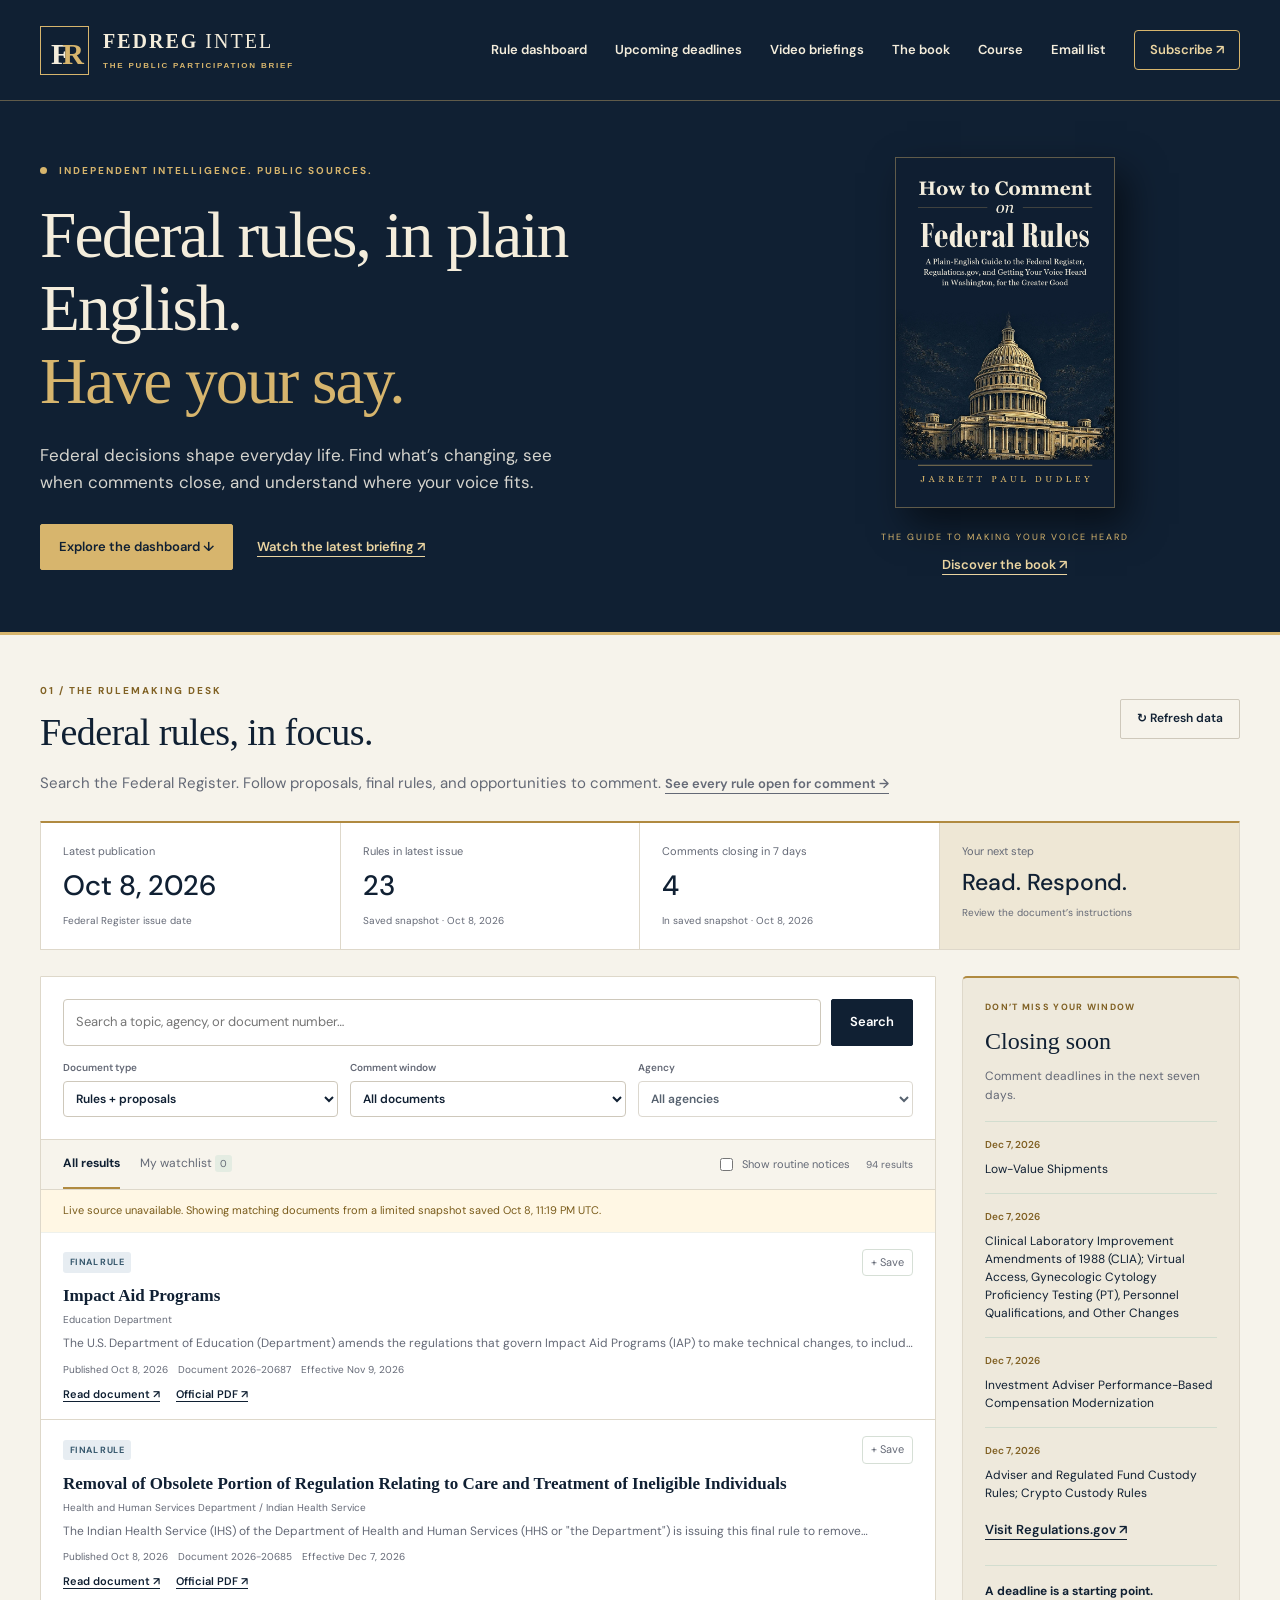
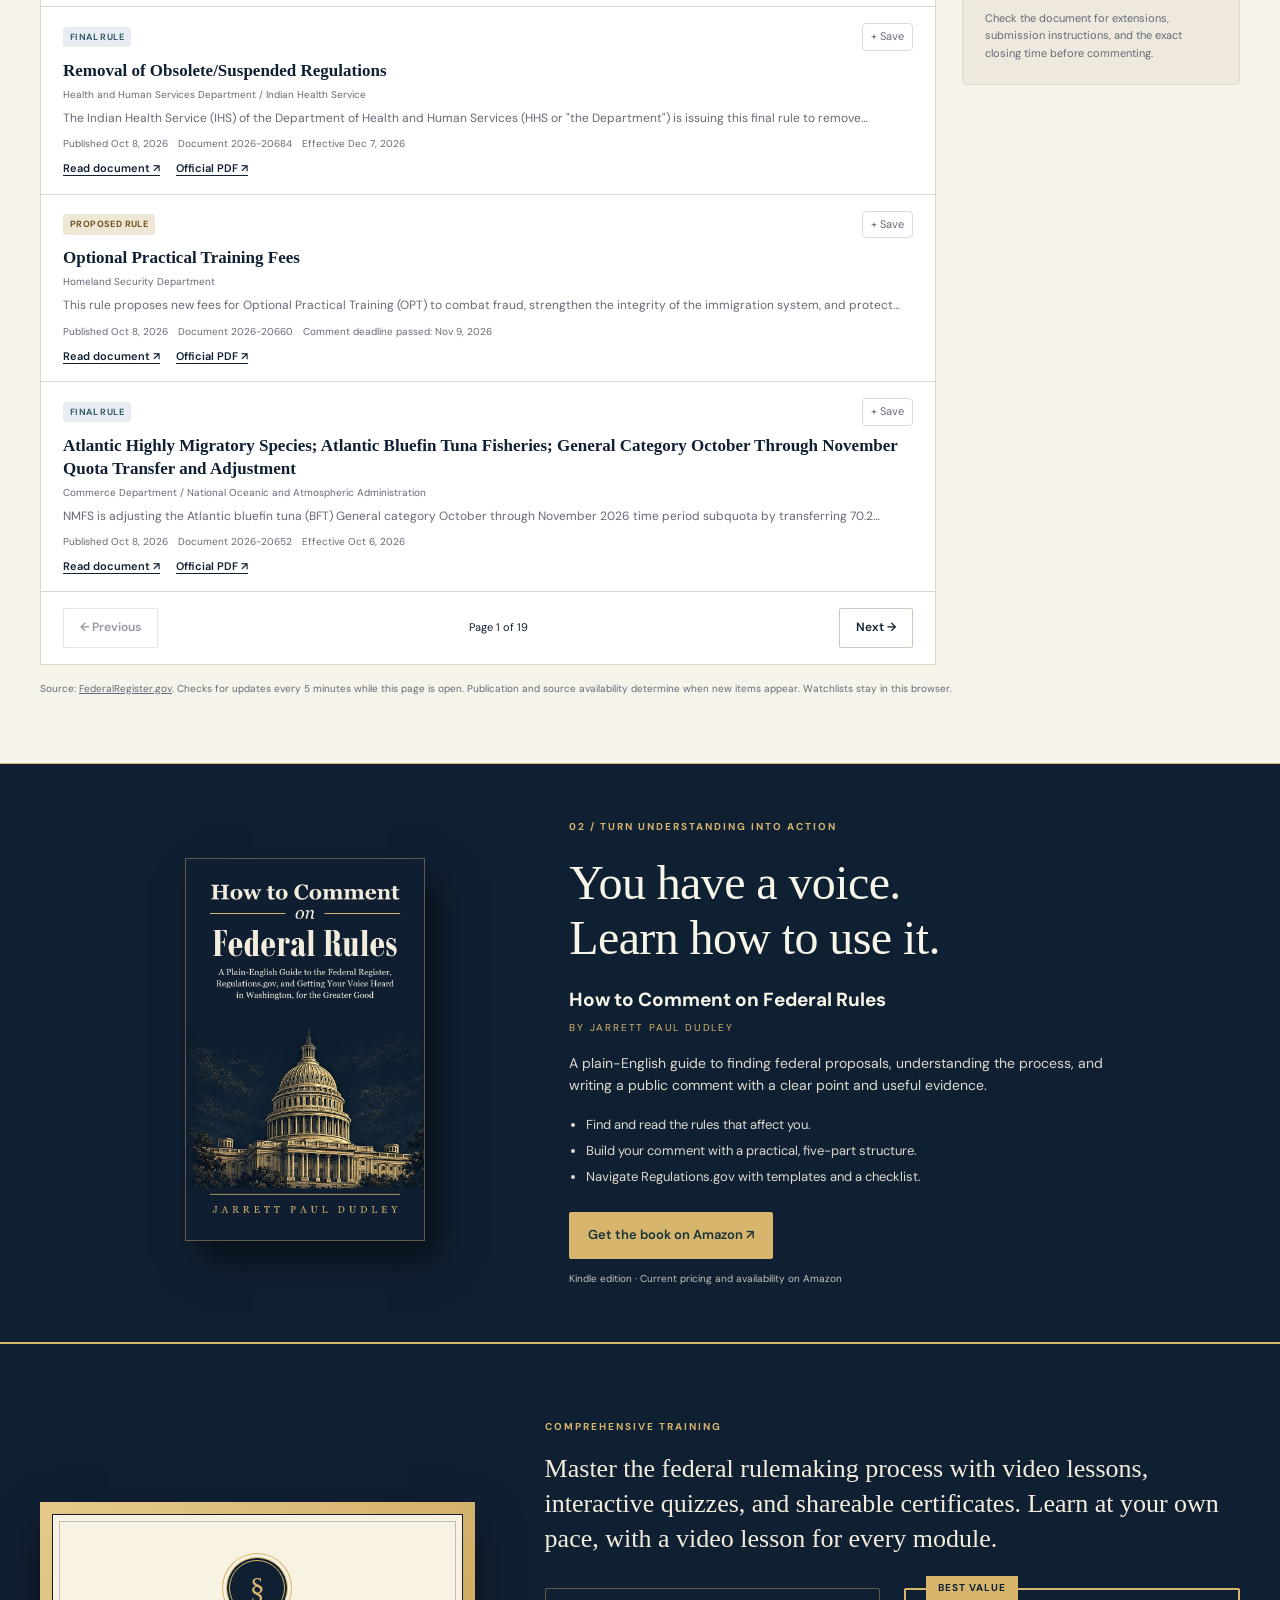
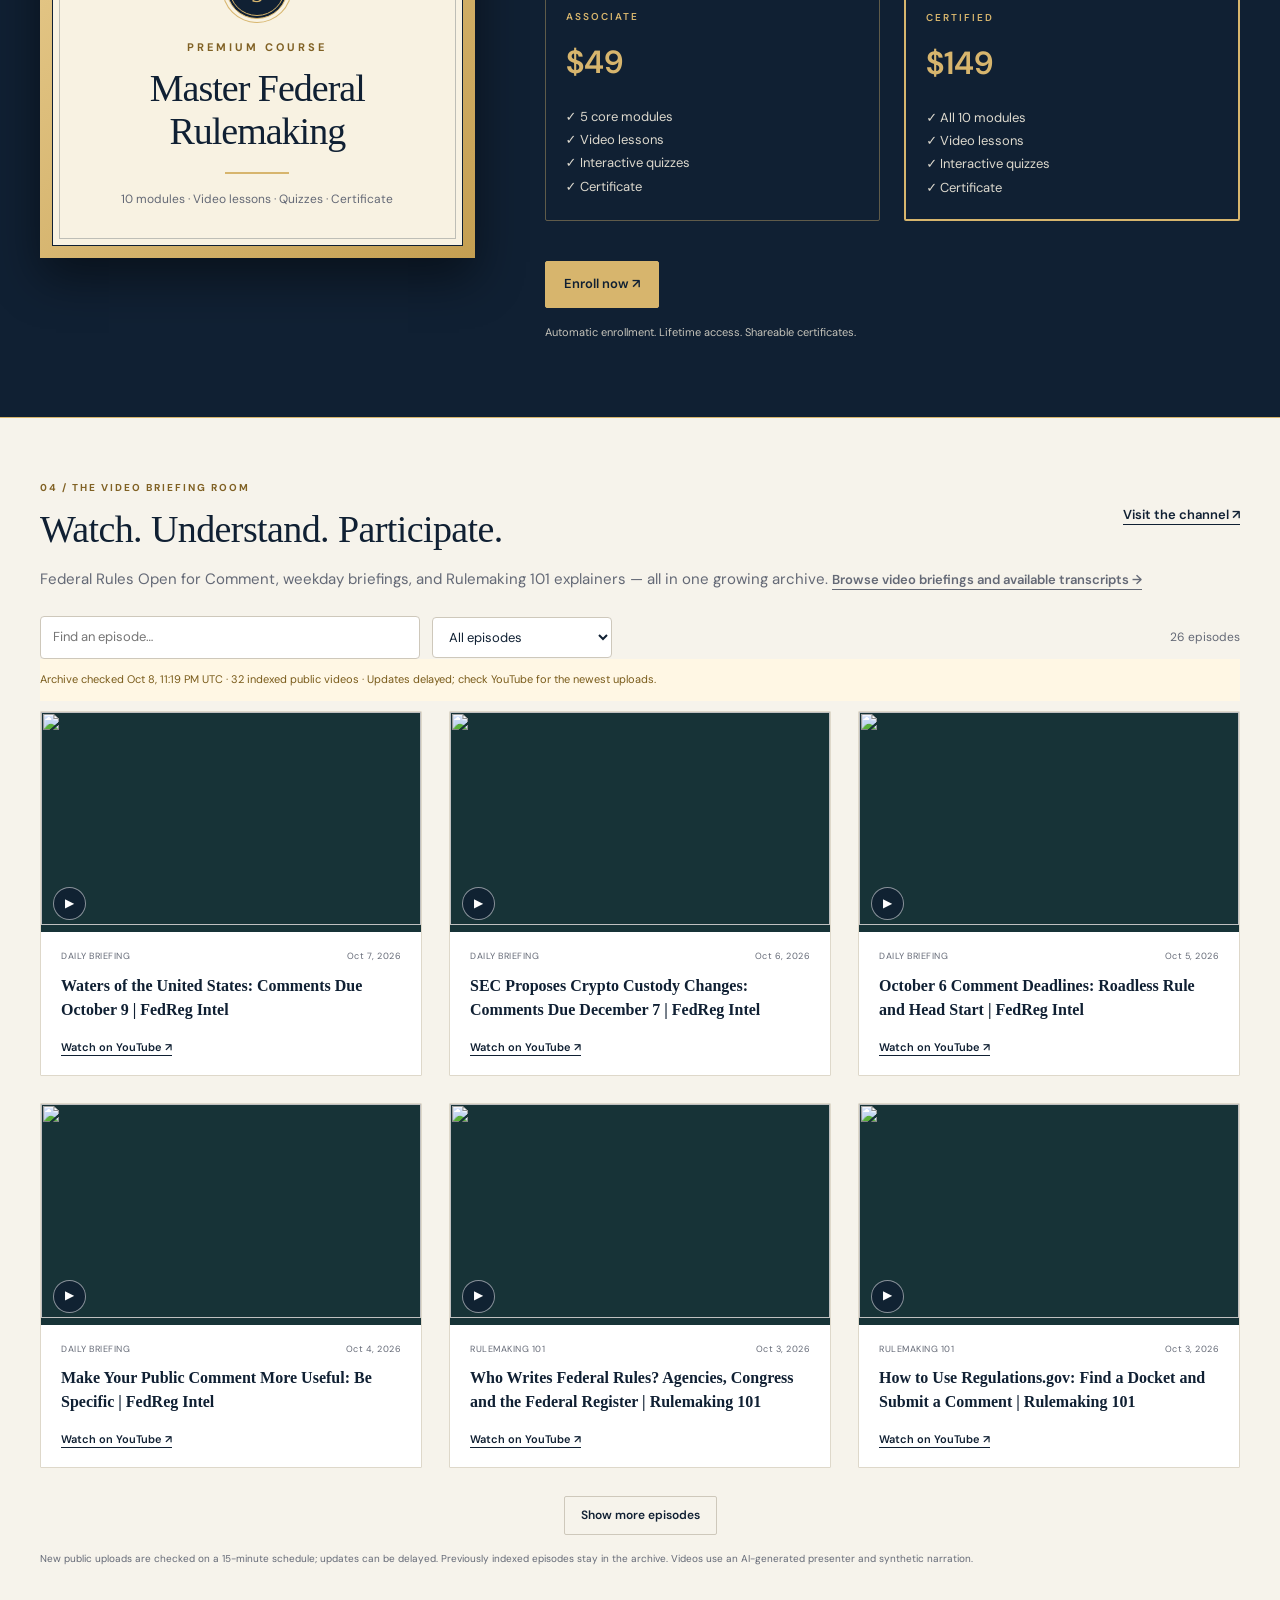
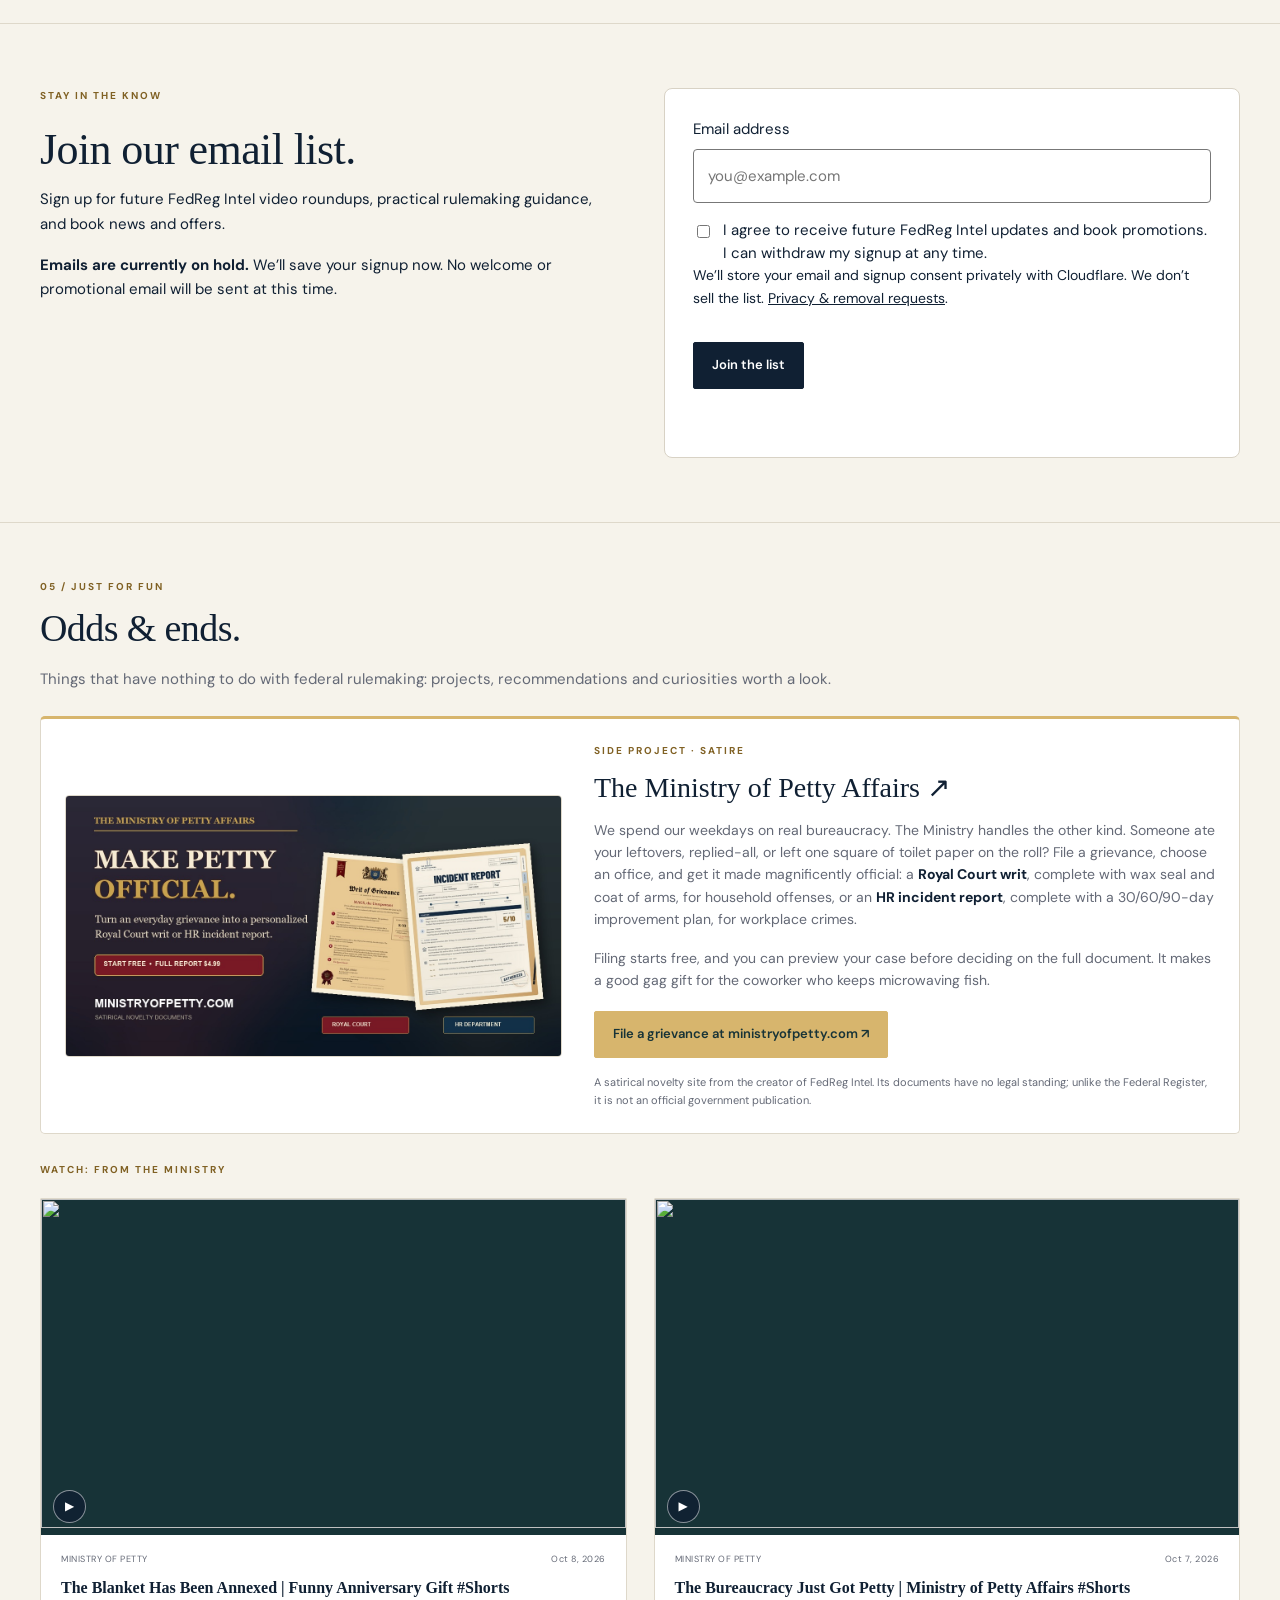
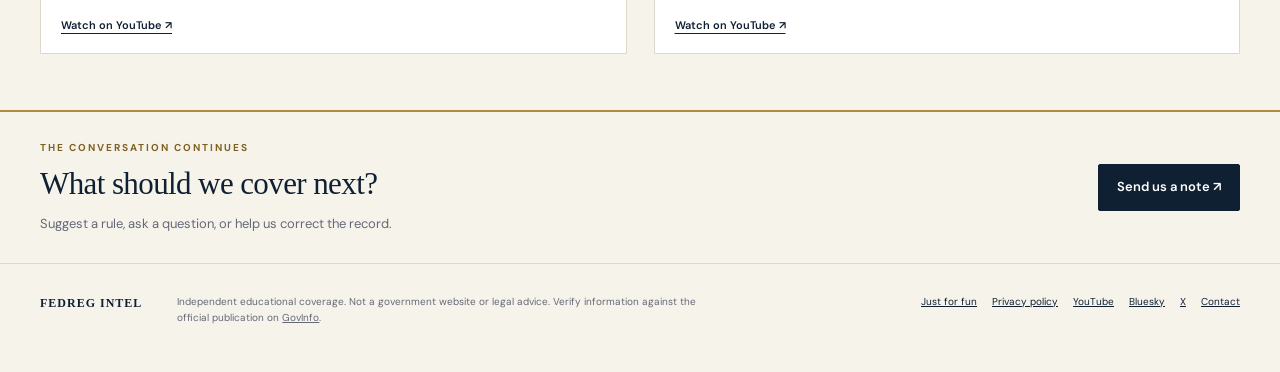
==== index.html @ d0899674 "Fix course card wording Drop the instructor name, which did not match the course's Mara Ellison avat" ====
<!doctype html>
<html lang="en"><head><meta charset="utf-8"><meta name="viewport" content="width=device-width,initial-scale=1"><title>Federal Register Rules Open for Comment | FedReg Intel</title><meta name="description" content="Track Federal Register rules open for public comment, upcoming deadlines, plain-English briefings, and practical guidance for submitting useful comments."><meta name="theme-color" content="#102f35"><link rel="stylesheet" href="assets/site.css?v=course-20261009"><script src="assets/app.js?v=desk-20261009b" defer></script><script src="assets/signup.js" defer></script><script src="https://challenges.cloudflare.com/turnstile/v0/api.js" async defer></script><link rel="canonical" href="https://fedregintel.com/"><meta name="robots" content="index,follow,max-image-preview:large"><meta property="og:type" content="website"><meta property="og:site_name" content="FedReg Intel"><meta property="og:url" content="https://fedregintel.com/"><meta property="og:title" content="Federal Register Rules Open for Comment | FedReg Intel"><meta property="og:description" content="Track Federal Register rules open for public comment, upcoming deadlines, plain-English briefings, and practical guidance for submitting useful comments."><meta property="og:image" content="https://fedregintel.com/assets/book-cover.jpg"><meta property="og:image:alt" content="How to Comment on Federal Rules by Jarrett Paul Dudley"><meta name="twitter:card" content="summary_large_image"><meta name="twitter:title" content="Federal Register Rules Open for Comment | FedReg Intel"><meta name="twitter:description" content="Track Federal Register rules open for public comment, upcoming deadlines, plain-English briefings, and practical guidance for submitting useful comments."><meta name="twitter:image" content="https://fedregintel.com/assets/book-cover.jpg"><script type="application/ld+json">{"@context":"https://schema.org","@graph":[{"@type":"WebSite","@id":"https://fedregintel.com/#website","url":"https://fedregintel.com/","name":"FedReg Intel","alternateName":"The Public Participation Brief","description":"Independent, plain-English coverage of federal rules open for public comment.","inLanguage":"en-US","publisher":{"@id":"https://fedregintel.com/#org"}},{"@type":"Organization","@id":"https://fedregintel.com/#org","name":"FedReg Intel","url":"https://fedregintel.com/","logo":{"@type":"ImageObject","url":"https://fedregintel.com/assets/fedreg-intel-mark.svg","width":512,"height":512},"email":"hello@fedregintel.com","sameAs":["https://www.youtube.com/@FedRegIntel","https://bsky.app/profile/fedregintel.com","https://x.com/FedRegIntel"]},{"@type":"WebPage","@id":"https://fedregintel.com/#webpage","url":"https://fedregintel.com/","name":"FedReg Intel — Follow the rules. Have your say.","isPartOf":{"@id":"https://fedregintel.com/#website"},"about":{"@id":"https://fedregintel.com/#org"},"description":"Track federal rules and public comment deadlines, watch FedReg Intel briefings, and learn how to write a useful public comment."},{"@type":"Book","@id":"https://fedregintel.com/#book","name":"How to Comment on Federal Rules","author":{"@type":"Person","name":"Jarrett Paul Dudley"},"bookFormat":"https://schema.org/EBook","inLanguage":"en","image":"https://fedregintel.com/assets/book-cover.jpg","url":"https://www.amazon.com/dp/B0HL97PYTB","description":"A plain-English guide to finding federal proposals, understanding the rulemaking process, and writing a public comment with a clear point and useful evidence."}]}</script></head>
<body><a class="skip" href="#rules">Skip to dashboard</a><header><div class="shell nav"><a class="brand" href="#"><span class="brand-mark" aria-hidden="true">F<span>R</span></span><span>FEDREG <b>INTEL</b><small>THE PUBLIC PARTICIPATION BRIEF</small></span></a><nav aria-label="Main navigation"><a href="#rules">Rule dashboard</a><a href="rules/#closing-this-week">Upcoming deadlines</a><a href="#videos">Video briefings</a><a href="#book">The book</a><a href="#course">Course</a><a href="#newsletter">Email list</a><a class="nav-cta" href="https://www.youtube.com/@FedRegIntel?sub_confirmation=1" target="_blank" rel="noopener">Subscribe ↗</a></nav></div></header>
<main><section class="hero shell"><div><p class="eyebrow"><span class="dot"></span> INDEPENDENT INTELLIGENCE. PUBLIC SOURCES.</p><h1>Federal rules, in plain English.<br><em>Have your say.</em></h1><p class="hero-copy">Federal decisions shape everyday life. Find what’s changing, see when comments close, and understand where your voice fits.</p><div class="hero-actions"><a class="button" href="#rules">Explore the dashboard ↓</a><a class="text-link" href="#videos">Watch the latest briefing ↗</a></div></div><aside class="hero-book"><a href="#book"><img src="assets/book-cover.jpg" alt="How to Comment on Federal Rules by Jarrett Paul Dudley" width="300" height="480"></a><p>THE GUIDE TO MAKING YOUR VOICE HEARD</p><a class="text-link" href="https://www.amazon.com/dp/B0HL97PYTB" target="_blank" rel="noopener">Discover the book ↗</a></aside></section>
<section id="rules" class="dashboard shell" aria-labelledby="rules-title"><div class="section-head"><div><p class="eyebrow">01 / THE RULEMAKING DESK</p><h2 id="rules-title">Federal rules, in focus.</h2></div><button class="secondary" id="refresh">↻ Refresh data</button></div><p class="section-intro">Search the Federal Register. Follow proposals, final rules, and opportunities to comment. <a class="text-link" href="rules/">See every rule open for comment →</a></p><div class="metrics"><div><span>Latest publication</span><strong id="metric-date">—</strong><small>Federal Register issue date</small></div><div><span>Rules in latest issue</span><strong id="metric-rules">—</strong><small>Final rules + proposed rules</small></div><div><span>Comments closing in 7 days</span><strong id="metric-closing">—</strong><small>Rules + proposed rules, routine notices excluded</small></div><div class="metric-accent"><span>Your next step</span><strong>Read. Respond.</strong><small>Review the document’s instructions</small></div></div>
<div class="workspace"><div class="rule-panel"><form id="search-form" class="search-row"><label class="sr-only" for="query">Search federal rules</label><input id="query" type="search" placeholder="Search a topic, agency, or document number…"><button class="button" type="submit">Search</button></form><div class="filters"><label>Document type<select id="type"><option value="">Rules + proposals</option><option value="PRORULE">Proposed rules</option><option value="RULE">Final rules</option><option value="NOTICE">Notices</option><option value="PRESDOCU">Presidential documents</option></select></label><label>Comment window<select id="window"><option value="">All documents</option><option value="open">Deadline today or later</option><option value="soon">Closing in 7 days</option></select></label><label>Agency<select id="agency"><option value="">All agencies</option></select></label></div><div class="list-toolbar"><div class="tabs" aria-label="Rule list"><button class="tab active" id="all-tab" type="button" aria-pressed="true">All results</button><button class="tab" id="saved-tab" type="button" aria-pressed="false">My watchlist <span id="saved-count">0</span></button></div><span class="toolbar-right"><label class="routine-toggle"><input type="checkbox" id="routine"> Show routine notices</label><span id="result-count"></span></span></div><p id="rule-status" class="status" role="status">Loading Federal Register data…</p><div id="rule-list" aria-busy="true"><div class="loading">Opening the rulemaking desk…</div></div><div class="pagination"><button id="previous" class="secondary" disabled>← Previous</button><span id="page-label">Page 1</span><button id="next" class="secondary" disabled>Next →</button></div></div><aside class="desk-aside"><p class="eyebrow">DON’T MISS YOUR WINDOW</p><h3>Closing soon</h3><p class="muted">Comment deadlines in the next seven days.</p><div id="closing-list"><p>Loading deadlines…</p></div><a href="https://www.regulations.gov/" target="_blank" rel="noopener" class="text-link">Visit Regulations.gov ↗</a><div class="aside-note"><h4>A deadline is a starting point.</h4><p>Check the document for extensions, submission instructions, and the exact closing time before commenting.</p></div></aside></div><p class="source-note">Source: <a href="https://www.federalregister.gov/" target="_blank" rel="noopener">FederalRegister.gov</a>. Checks for updates every 5 minutes while this page is open. Publication and source availability determine when new items appear. Watchlists stay in this browser.</p></section>
<section id="book" class="book-section"><div class="shell book-layout"><div class="book-art"><img src="assets/book-cover.jpg" alt="How to Comment on Federal Rules by Jarrett Paul Dudley book cover" loading="lazy" width="400" height="640"></div><div class="book-copy"><p class="eyebrow">02 / TURN UNDERSTANDING INTO ACTION</p><h2>You have a voice.<br>Learn how to use it.</h2><h3>How to Comment on Federal Rules</h3><p class="byline">BY JARRETT PAUL DUDLEY</p><p>A plain-English guide to finding federal proposals, understanding the process, and writing a public comment with a clear point and useful evidence.</p><ul><li>Find and read the rules that affect you.</li><li>Build your comment with a practical, five-part structure.</li><li>Navigate Regulations.gov with templates and a checklist.</li></ul><a class="button gold" href="https://www.amazon.com/dp/B0HL97PYTB" target="_blank" rel="noopener">Get the book on Amazon ↗</a><small>Kindle edition · Current pricing and availability on Amazon</small></div></div></section>
<section id="course" class="course-section" style="background:#102033;color:#f4eddc;margin:0;padding:55px 0;border-block:1px solid #d7b56d"><div class="shell course-layout"><a class="course-cover" href="https://fedregintel.com/course/"><span class="course-cover-inner"><span class="course-seal" aria-hidden="true">§</span><span class="course-kicker">PREMIUM COURSE</span><h2>Master Federal Rulemaking</h2><span class="course-rule" aria-hidden="true"></span><span class="course-facts">10 modules · Video lessons · Quizzes · Certificate</span></span></a><div class="course-copy"><p class="eyebrow" style="color:#d7b56d;margin-bottom:16px">COMPREHENSIVE TRAINING</p><h3 class="course-pitch">Master the federal rulemaking process with video lessons, interactive quizzes, and shareable certificates. Learn at your own pace, with a video lesson for every module.</h3><div class="course-plans"><div style="border:1px solid #d7b56d66;padding:20px;border-radius:2px"><p style="font-size:10px;letter-spacing:2px;color:#d7b56d;margin:0 0 12px;font-weight:600">ASSOCIATE</p><p style="font-size:32px;margin:0;color:#d7b56d;font-weight:600">$49</p><ul style="list-style:none;padding:16px 0 0;margin:0;font-size:13px;color:#ddd9ce;line-height:1.8"><li>✓ 5 core modules</li><li>✓ Video lessons</li><li>✓ Interactive quizzes</li><li>✓ Certificate</li></ul></div><div style="border:2px solid #d7b56d;padding:20px;border-radius:2px;position:relative;background:#102033"><span style="position:absolute;top:-14px;left:20px;background:#d7b56d;color:#102033;padding:4px 12px;font-size:10px;font-weight:700;letter-spacing:1px">BEST VALUE</span><p style="font-size:10px;letter-spacing:2px;color:#d7b56d;margin:0 0 12px;font-weight:600">CERTIFIED</p><p style="font-size:32px;margin:0;color:#d7b56d;font-weight:600">$149</p><ul style="list-style:none;padding:16px 0 0;margin:0;font-size:13px;color:#ddd9ce;line-height:1.8"><li>✓ All 10 modules</li><li>✓ Video lessons</li><li>✓ Interactive quizzes</li><li>✓ Certificate</li></ul></div></div><a href="https://fedregintel.com/course/" style="display:inline-block;background:#d7b56d;color:#102033;border:1px solid #d7b56d;border-radius:2px;padding:12px 18px;font-weight:600;font-size:13px;text-decoration:none;margin-top:8px;cursor:pointer">Enroll now ↗</a><p style="font-size:11px;color:#c6c4bb;margin:16px 0 0">Automatic enrollment. Lifetime access. Shareable certificates.</p></div></div></section>

<section id="videos" class="shell videos-section"><div class="section-head"><div><p class="eyebrow">04 / THE VIDEO BRIEFING ROOM</p><h2>Watch. Understand. Participate.</h2></div><a class="text-link" href="https://www.youtube.com/@FedRegIntel/videos" target="_blank" rel="noopener">Visit the channel ↗</a></div><p class="section-intro">Federal Rules Open for Comment, weekday briefings, and Rulemaking 101 explainers — all in one growing archive. <a class="text-link" href="videos/">Browse video briefings and available transcripts →</a></p><div class="video-controls"><label class="sr-only" for="video-search">Search videos</label><input id="video-search" type="search" placeholder="Find an episode…"><label class="sr-only" for="video-series">Video series</label><select id="video-series"><option value="">All episodes</option><option value="daily">Daily briefings</option><option value="explainer">Rulemaking 101</option></select><span id="video-count"></span></div><p id="video-status" class="status" role="status">Loading the episode archive…</p><div id="video-grid" class="video-grid"></div><button id="more-videos" class="secondary" hidden>Show more episodes</button><p class="source-note">New public uploads are checked on a 15-minute schedule; updates can be delayed. Previously indexed episodes stay in the archive. Videos use an AI-generated presenter and synthetic narration.</p></section>
<section id="newsletter" class="shell signup-section" aria-labelledby="newsletter-title">
  <div><p class="eyebrow">STAY IN THE KNOW</p><h2 id="newsletter-title">Join our email list.</h2>
    <p>Sign up for future FedReg Intel video roundups, practical rulemaking guidance, and book news and offers.</p>
    <p><strong>Emails are currently on hold.</strong> We’ll save your signup now. No welcome or promotional email will be sent at this time.</p>
  </div>
  <form id="email-signup" data-endpoint="https://fedregintel-signups.jstonewall412.workers.dev/signup">
    <label for="signup-email">Email address</label>
    <input id="signup-email" name="email" type="email" autocomplete="email" maxlength="254" required placeholder="you@example.com">
    <div class="signup-trap" aria-hidden="true"><label>Leave this blank<input name="website" tabindex="-1" autocomplete="off"></label></div>
    <label class="signup-consent"><input name="consent" type="checkbox" required> <span>I agree to receive future FedReg Intel updates and book promotions. I can withdraw my signup at any time.</span></label>
    <p class="signup-privacy">We’ll store your email and signup consent privately with Cloudflare. We don’t sell the list. <a href="/privacy.html#email-list">Privacy & removal requests</a>.</p>
    <div class="cf-turnstile" data-sitekey="0x4AAAAAAFKUTR5SZNO3mwbH" data-action="signup" data-theme="light" data-size="flexible"></div>
    <button class="button" type="submit">Join the list</button>
    <p id="signup-status" role="status" aria-live="polite"></p>
    <noscript><p>JavaScript is required to securely save your signup.</p></noscript>
  </form>
</section>
<section id="fun" class="shell fun-section" aria-labelledby="fun-title"><div class="section-head"><div><p class="eyebrow">05 / JUST FOR FUN</p><h2 id="fun-title">Odds &amp; ends.</h2></div></div><p class="section-intro">Things that have nothing to do with federal rulemaking: projects, recommendations and curiosities worth a look.</p><ul class="fun-list"><!-- To add an item, replace the "Coming soon" line with one <li> per item:
     <li><a href="https://example.com" target="_blank" rel="noopener">Title ↗</a><span>One sentence on what it is and why it is here.</span></li> --><li class="fun-feature"><a class="fun-image" href="https://ministryofpetty.com/" target="_blank" rel="noopener"><img src="assets/ministry-of-petty.jpg" alt="The Ministry of Petty Affairs: a Royal Court writ and an HR incident report" loading="lazy" width="1200" height="630"></a><div class="fun-copy"><p class="eyebrow">SIDE PROJECT · SATIRE</p><h3><a href="https://ministryofpetty.com/" target="_blank" rel="noopener">The Ministry of Petty Affairs ↗</a></h3><p>We spend our weekdays on real bureaucracy. The Ministry handles the other kind. Someone ate your leftovers, replied-all, or left one square of toilet paper on the roll? File a grievance, choose an office, and get it made magnificently official: a <strong>Royal Court writ</strong>, complete with wax seal and coat of arms, for household offenses, or an <strong>HR incident report</strong>, complete with a 30/60/90-day improvement plan, for workplace crimes.</p><p>Filing starts free, and you can preview your case before deciding on the full document. It makes a good gag gift for the coworker who keeps microwaving fish.</p><p class="fun-links"><a class="button gold" href="https://ministryofpetty.com/" target="_blank" rel="noopener">File a grievance at ministryofpetty.com ↗</a></p><small>A satirical novelty site from the creator of FedReg Intel. Its documents have no legal standing; unlike the Federal Register, it is not an official government publication.</small></div></li></ul><div id="petty-videos-wrap" class="petty-videos" hidden><p class="eyebrow">WATCH: FROM THE MINISTRY</p><div id="petty-videos" class="video-grid petty-grid"></div></div></section>
<section id="feedback" class="shell contact-band"><div><p class="eyebrow">THE CONVERSATION CONTINUES</p><h2>What should we cover next?</h2><p>Suggest a rule, ask a question, or help us correct the record.</p></div><a class="button" href="mailto:hello@fedregintel.com?subject=FedReg%20Intel%20feedback">Send us a note ↗</a></section></main><footer class="shell"><a class="footer-brand" href="#">FEDREG INTEL</a><p>Independent educational coverage. Not a government website or legal advice. Verify information against the official publication on <a href="https://www.govinfo.gov/">GovInfo</a>.</p><div><a href="#fun">Just for fun</a><a href="privacy.html">Privacy policy</a><a href="https://www.youtube.com/@FedRegIntel">YouTube</a><a href="https://bsky.app/profile/fedregintel.com" rel="me noopener">Bluesky</a><a href="https://x.com/FedRegIntel" rel="me noopener">X</a><a href="mailto:hello@fedregintel.com">Contact</a></div></footer><noscript><p class="shell">Enable JavaScript for the live dashboard, or <a href="https://www.federalregister.gov/documents/search">search the Federal Register directly</a>.</p></noscript></body></html>
---- assets/site.css ----
@import url('https://fonts.googleapis.com/css2?family=DM+Sans:wght@400;500;600;700&family=Libre+Caslon+Display&display=swap');
:root{--ink:#102033;--muted:#646976;--paper:#f6f3eb;--line:#ded8ca;--gold:#d7b56d;--green:#806124}*{box-sizing:border-box}html{scroll-behavior:smooth;scroll-padding-top:30px}body{margin:0;background:var(--paper);color:var(--ink);font:15px/1.6 'DM Sans',system-ui,sans-serif}a{color:inherit}button,input,select{font:inherit}button,a,input,select{outline-offset:4px}button{cursor:pointer}button:disabled{cursor:default;opacity:.45}:focus-visible{outline:3px solid #b08326}.shell{max-width:1280px;margin:auto;padding-left:40px;padding-right:40px}header{background:white;border-bottom:1px solid var(--line)}.nav{min-height:100px;display:flex;align-items:center;justify-content:space-between;gap:30px}.brand{display:flex;align-items:center;gap:14px;text-decoration:none;font-size:20px;letter-spacing:2px;font-weight:700;line-height:1.25}.brand b{font-weight:400}.brand small{display:block;font-size:8px;letter-spacing:1.8px;margin-top:7px}.brand-mark{background:var(--ink);color:white;padding:8px 10px;font-family:Georgia;font-size:30px;letter-spacing:-7px;width:49px;height:49px}.brand-mark span{color:var(--gold)}nav{display:flex;align-items:center;gap:28px;font-size:13px;font-weight:600}nav a{text-decoration:none}nav a:hover{text-decoration:underline}.nav-cta{border:1px solid var(--ink);padding:9px 15px;border-radius:4px}.hero{display:grid;grid-template-columns:1.5fr 1fr;gap:90px;padding-top:66px;padding-bottom:68px}.eyebrow{font-size:10px;letter-spacing:2px;font-weight:700;margin:0 0 20px}.dot{display:inline-block;background:#d7b56d;width:7px;height:7px;border-radius:50%;margin-right:8px}h1,h2{font-family:'Libre Caslon Display',Georgia,serif;font-weight:400;line-height:1.06;margin:0}h1{font-size:clamp(48px,5.7vw,76px);letter-spacing:-2px}h1 em{font-style:normal;color:#d7b56d}h2{font-size:43px;letter-spacing:-.6px}h3{line-height:1.35}p{margin:0 0 16px}.hero-copy{max-width:520px;font-size:17px;color:var(--muted);margin:24px 0 27px}.hero-actions{display:flex;align-items:center;gap:24px}.button{border:1px solid var(--ink);background:var(--ink);color:white;border-radius:4px;display:inline-flex;align-items:center;justify-content:center;gap:20px;padding:12px 18px;font-weight:600;font-size:13px;text-decoration:none}.button:hover{background:#26394f}.text-link{font-size:13px;font-weight:600;text-underline-offset:5px}.brief-card{background:#edf0e7;border:1px solid #dce2d4;padding:30px 32px;align-self:center;border-top:3px solid var(--ink)}.brief-line{display:flex;gap:20px;padding:13px 0;border-bottom:1px solid #d7ddd1}.brief-line>span{font-family:Georgia;color:#8a9c8b;font-size:23px}.brief-line h3{font-size:15px;margin:0 0 4px}.brief-line p{font-size:12px;color:var(--muted);margin:0}.brief-foot{font-size:10px;color:#5e746a;margin:18px 0 0}.section-head{display:flex;justify-content:space-between;align-items:center;gap:20px}.section-head .eyebrow{margin-bottom:12px}.section-intro{color:var(--muted);margin:16px 0 25px}.dashboard{border-top:1px solid var(--line);padding-top:38px;padding-bottom:50px}.secondary{border:1px solid #cec8bb;background:transparent;color:var(--ink);padding:9px 16px;border-radius:4px;font-size:12px;font-weight:600}.secondary:hover:not(:disabled){background:#eee7d5}.metrics{display:grid;grid-template-columns:repeat(4,1fr);border:1px solid var(--line);background:white;margin:26px 0;border-radius:5px;overflow:hidden}.metrics>div{padding:20px 22px;border-right:1px solid var(--line)}.metrics>div:last-child{border:0}.metrics span,.metrics small{display:block;font-size:11px;color:var(--muted)}.metrics strong{display:block;font-size:28px;font-weight:500;margin:4px 0}.metrics small{font-size:10px}.metrics .metric-accent{background:#eee7d5}.metric-accent strong{font-size:23px}.workspace{display:grid;grid-template-columns:minmax(0,1fr) 278px;gap:26px}.rule-panel{background:#fff;border:1px solid var(--line);border-radius:5px;overflow:hidden}.search-row{padding:22px 22px 14px;display:flex;gap:10px}input,select{min-width:0;border:1px solid #cec8bb;color:var(--ink);background:white;border-radius:4px;padding:10px 12px;font-size:13px}input[type=search]{flex:1}.filters{display:grid;grid-template-columns:1fr 1fr 1fr;gap:12px;padding:0 22px 22px}.filters label{display:flex;flex-direction:column;gap:5px;font-size:10px;color:var(--muted);font-weight:600}.filters select{width:100%;font-size:12px;padding:8px}.list-toolbar{background:#f7f4ec;border-block:1px solid var(--line);display:flex;align-items:center;justify-content:space-between;padding:0 22px;gap:10px}.tabs{display:flex;gap:20px}.tab{border:0;background:transparent;padding:14px 0;color:var(--muted);font-size:12px;border-bottom:2px solid transparent}.tab.active{border-color:var(--green);color:var(--ink);font-weight:700}.tab span{padding:2px 5px;background:#e4ece2;border-radius:3px;font-size:10px}#result-count{font-size:10px;color:var(--muted)}.status{font-size:11px;color:var(--muted);padding:12px 22px;margin:0;border-bottom:1px solid #eef1ec}.status.warning{background:#fff7e4;color:#795b1a}.rule{padding:20px 22px;border-bottom:1px solid var(--line)}.rule-top{display:flex;justify-content:space-between;align-items:center;gap:15px}.badges{display:flex;flex-wrap:wrap;gap:8px;align-items:center;font-size:9px;font-weight:700;letter-spacing:.4px}.badge{border-radius:3px;padding:3px 7px;background:#eee7d5;color:#705421}.badge.final{background:#e7edf2;color:#37586d}.badge.deadline{background:#fff0d0;color:#775518}.agency-name{font-size:10px;color:var(--muted)}.save{font-size:11px;border:1px solid #d6dfd6;background:white;border-radius:4px;padding:4px 8px;color:var(--muted);white-space:nowrap}.save[aria-pressed=true]{background:#e6eee5;color:var(--green)}.rule h3{font-size:17px;margin:12px 0 8px;font-weight:600}.rule h3 a{text-decoration:none}.rule h3 a:hover{text-decoration:underline}.abstract{font-size:12px;color:var(--muted);margin-bottom:12px;display:-webkit-box;-webkit-line-clamp:2;-webkit-box-orient:vertical;overflow:hidden}.rule-meta{display:flex;flex-wrap:wrap;gap:10px;font-size:10px;color:var(--muted)}.rule-links{display:flex;gap:16px;flex-wrap:wrap;font-size:11px;font-weight:600;margin-top:12px;text-underline-offset:3px}.pagination{display:flex;justify-content:space-between;align-items:center;padding:16px 22px;font-size:11px}.desk-aside{padding:22px;background:#eee9dc;border:1px solid var(--line);border-radius:5px;align-self:start}.desk-aside .eyebrow{font-size:9px;letter-spacing:1.3px;margin-bottom:10px}.desk-aside h3{font-family:Georgia;font-size:24px;margin:0 0 10px;font-weight:400}.muted{color:var(--muted);font-size:12px}.closing-item{border-top:1px solid #d2ddcf;padding:15px 0}.closing-item small{display:block;color:#806023;font-size:10px;font-weight:600;margin-bottom:7px}.closing-item a{font-size:12px;line-height:1.5;display:block;text-decoration:none}.closing-item a:hover{text-decoration:underline}.aside-note{border-top:1px solid #d2ddcf;margin-top:24px;padding-top:16px}.aside-note h4{font-size:12px;margin:0 0 8px}.aside-note p{font-size:11px;color:var(--muted);margin:0}.source-note{font-size:10px;color:var(--muted);margin:16px 0 0}.book-section{background:#102033;color:#f8f6e9;margin:16px 0 0;padding:55px 0}.book-layout{display:grid;grid-template-columns:1fr 1.6fr;gap:80px;align-items:center;max-width:1120px}.book-art{text-align:center}.book-art img{width:240px;height:auto;max-width:100%;box-shadow:14px 20px 35px #0008;transform:rotate(-5deg);border:1px solid #ffffff30}.book-copy .eyebrow{color:var(--gold)}.book-copy h2{font-size:48px;margin-bottom:22px}.book-copy h3{font-size:19px;margin:0 0 7px}.byline{font-size:10px;letter-spacing:1.8px;color:#c7d8d4}.book-copy>p:not(.eyebrow):not(.byline){font-size:14px;color:#bfceca;max-width:540px}.book-copy ul{padding-left:17px;font-size:13px;color:#d7dfd9;line-height:2}.button.gold{background:var(--gold);color:#173337;border-color:var(--gold);margin-top:9px}.button.gold:hover{background:#f4d48e}.book-copy>small{display:block;margin-top:12px;color:#a9bfb8;font-size:10px}.videos-section{padding-top:62px;padding-bottom:56px}.video-controls{display:flex;gap:12px;align-items:center}.video-controls input{max-width:380px}.video-controls select{width:180px}#video-count{margin-left:auto;font-size:12px;color:var(--muted)}#video-status{padding-left:0;border:0}.video-grid{display:grid;grid-template-columns:repeat(3,1fr);gap:27px;margin-top:10px}.video-card{background:white;border:1px solid var(--line);border-radius:5px;overflow:hidden}.video-image{display:block;position:relative;aspect-ratio:16/9;background:#173337}.video-image img{width:100%;height:100%;object-fit:cover}.play-icon{position:absolute;bottom:12px;left:12px;background:#102033e0;color:white;border:1px solid #ffffff80;border-radius:50%;width:33px;height:33px;display:grid;place-items:center;font-size:12px}.video-body{padding:17px 20px}.video-body p{display:flex;justify-content:space-between;font-size:9px;letter-spacing:.5px;color:var(--muted);margin-bottom:10px}.video-body h3{font-size:16px;line-height:1.5;margin:0 0 12px}.video-body h3 a{text-decoration:none}.video-body h3 a:hover{text-decoration:underline}.video-body>a{font-size:11px;font-weight:600;text-underline-offset:4px}#more-videos{display:block;margin:28px auto 0}.contact-band{padding-top:28px;padding-bottom:28px;border-block:1px solid var(--line);display:flex;align-items:center;justify-content:space-between;gap:30px}.contact-band .eyebrow{margin-bottom:10px}.contact-band h2{font-size:31px}.contact-band p:last-child{font-size:13px;color:var(--muted);margin:12px 0 0}footer{padding-top:30px;padding-bottom:30px;display:flex;align-items:start;gap:35px}footer p{max-width:550px;font-size:10px;color:var(--muted)}footer>div{margin-left:auto;display:flex;gap:15px;white-space:nowrap;font-size:10px}.footer-brand{text-decoration:none;white-space:nowrap;font-size:12px;font-weight:700;letter-spacing:1px}.loading,.empty{padding:36px 22px;color:var(--muted);font-size:13px}.sr-only,.skip{position:absolute;width:1px;height:1px;overflow:hidden;clip:rect(0,0,0,0)}.skip:focus{width:auto;height:auto;clip:auto;top:5px;left:5px;background:white;padding:10px;z-index:9}[hidden]{display:none!important}
@media(max-width:1000px){.shell{padding-left:25px;padding-right:25px}.hero{gap:35px}.workspace{grid-template-columns:minmax(0,1fr) 240px}.metrics>div{padding:15px}.metrics strong{font-size:24px}nav{gap:16px}.book-layout{gap:45px}.video-grid{gap:18px}.hero-actions{gap:16px;flex-wrap:wrap}}
@media(max-width:760px){.nav{padding-top:20px;padding-bottom:16px;flex-wrap:wrap;gap:18px;min-height:0}nav{width:100%;justify-content:space-between;font-size:11px;gap:8px}.nav-cta{padding:5px 8px}.hero{grid-template-columns:1fr;padding-top:38px;padding-bottom:38px;gap:28px}h1{font-size:56px}.hero-copy{font-size:15px}.brief-card{padding:22px}.brief-card .brief-line{padding:9px 0}.section-head{align-items:start}h2{font-size:33px}.section-intro{font-size:13px}.metrics{grid-template-columns:1fr 1fr}.metrics>div:nth-child(2){border-right:0}.metrics>div:nth-child(-n+2){border-bottom:1px solid var(--line)}.workspace{grid-template-columns:1fr}.desk-aside{display:none}.filters{gap:8px;padding:0 14px 17px;grid-template-columns:1fr 1fr}.filters label:last-child{grid-column:span 2}.search-row{padding:17px 14px 12px}.search-row input{width:0}.search-row .button{padding:10px}.rule{padding:17px 16px}.rule h3{font-size:16px}.list-toolbar{padding:0 16px;flex-wrap:wrap;gap:0}.status{padding:10px 16px}.book-layout{grid-template-columns:1fr;gap:36px}.book-art img{width:185px}.book-copy h2{font-size:38px}.book-section{padding:38px 0}.video-grid{grid-template-columns:1fr 1fr}.video-controls{flex-wrap:wrap}.video-controls input{flex-basis:100%;max-width:none}.video-controls select{width:160px}.video-body{padding:13px}.video-body h3{font-size:14px}.video-body p{flex-wrap:wrap;gap:4px}.contact-band{flex-direction:column;align-items:start}footer{flex-wrap:wrap;gap:15px}footer>div{margin:0}.section-head>.text-link{max-width:100px}.metrics strong{font-size:25px}}
@media(max-width:420px){.shell{padding-left:18px;padding-right:18px}h1{font-size:48px}.video-grid{grid-template-columns:1fr}.metrics .metric-accent strong{font-size:20px}.section-head>.secondary{padding:8px;font-size:10px;white-space:nowrap}.eyebrow{letter-spacing:1.4px}}
@media(prefers-reduced-motion:reduce){html{scroll-behavior:auto}}

/* Book-cover identity: midnight navy, parchment, gold rules, classical serif. */
header{background:#102033;color:#f4eddc;border-bottom:1px solid #d7b56d66}.brand{font-family:Georgia,serif}.brand small{font-family:Arial,sans-serif;color:#d7b56d}.brand-mark{border:1px solid #d7b56d;color:#f4eddc}.nav-cta{border-color:#d7b56d;color:#ead4a1}h1,h2{font-family:Georgia,'Times New Roman',serif}h1{font-size:clamp(44px,5.1vw,68px);letter-spacing:-1.8px;line-height:1.12}h2{font-size:38px;line-height:1.15}.hero{position:relative;background:#102033;color:#f4eddc;max-width:none;padding:56px max(40px,calc((100vw - 1200px)/2));grid-template-columns:1.4fr 1fr;gap:70px;align-items:center;border-bottom:3px solid #d7b56d}.hero-copy{color:#d5d4ce}.hero .eyebrow{color:#d7b56d}.hero .button{background:#d7b56d;border-color:#d7b56d;color:#102033}.hero .button:hover{background:#ead4a1}.hero .text-link{color:#ead4a1}.hero-book{text-align:center}.hero-book img{width:220px;height:auto;border:1px solid #d7b56d66;box-shadow:12px 16px 35px #0008;display:block;margin:0 auto 22px}.hero-book p{font-size:9px;letter-spacing:2px;color:#d7b56d;margin-bottom:8px}.dashboard{border-top:0;padding-top:48px}.eyebrow{color:#806124}.metrics,.rule-panel,.video-card{border-radius:1px}.metrics{border-top:2px solid #b08a40}.rule h3,.video-body h3{font-family:Georgia,serif}.tab.active{border-color:#b08a40}.desk-aside{border-top:2px solid #b08a40}.book-section{background:#102033;border-block:1px solid #d7b56d}.book-art img{transform:none;border-color:#d7b56d66}.book-copy .byline{color:#d7b56d}.book-copy>p:not(.eyebrow):not(.byline),.book-copy ul{color:#ddd9ce}.book-copy>small{color:#c6c4bb}.contact-band{border-top:2px solid #b08a40}.footer-brand{font-family:Georgia,serif}.button,.secondary{border-radius:2px}
@media(max-width:760px){.hero{padding:38px 25px;grid-template-columns:1fr;gap:35px}.hero-book img{width:175px}.hero-book{padding-top:24px;border-top:1px solid #d7b56d55}h1{font-size:48px}h2{font-size:30px}.book-copy h2{font-size:34px}}
@media(max-width:420px){.hero{padding-inline:18px}h1{font-size:43px}.hero-actions{gap:18px}}
.signup-section{padding-top:64px;padding-bottom:64px;display:grid;grid-template-columns:1fr 1fr;gap:48px;border-top:1px solid var(--line,#d8d2c5)}
.signup-section h2{font-size:clamp(30px,4vw,44px);margin:12px 0}.signup-section p{line-height:1.65}.signup-section form{padding:28px;background:#fff;border:1px solid #d8d2c5;border-radius:8px;min-width:0}.signup-section input[type=email]{width:100%;margin:8px 0 16px;padding:14px;font:inherit;border:1px solid #777;border-radius:4px}.signup-consent{display:flex;align-items:flex-start;gap:10px;line-height:1.5}.signup-consent input{margin-top:6px;flex-shrink:0}.signup-privacy{font-size:14px}.signup-trap{position:absolute;left:-10000px;width:1px;height:1px;overflow:hidden}.signup-section .button{margin-top:16px}.signup-section #signup-status{min-height:24px}.signup-section button:disabled{opacity:.6}
@media(max-width:700px){.signup-section{grid-template-columns:1fr;gap:20px;padding-top:40px;padding-bottom:40px}.signup-section form{padding:20px}}
/* Just for fun: off-mission links, kept visually quieter than the rulemaking sections. */
.fun-section{padding-top:56px;padding-bottom:56px;border-top:1px solid var(--line)}.fun-list{list-style:none;padding:0;margin:0;display:grid;grid-template-columns:repeat(3,1fr);gap:20px}.fun-list li{background:#fff;border:1px solid var(--line);border-top:3px solid var(--gold);border-radius:5px;padding:18px 20px}.fun-list li a{display:block;font-weight:600;font-size:15px;text-decoration:none;margin-bottom:6px}.fun-list li a:hover{text-decoration:underline}.fun-list li span{display:block;font-size:12px;color:var(--muted)}.fun-list .fun-empty{grid-column:1/-1;color:var(--muted);font-size:13px;border-top-color:var(--line)}
@media(max-width:760px){.fun-list{grid-template-columns:1fr}.fun-section{padding-top:40px;padding-bottom:40px}}
.fun-list .fun-feature{grid-column:1/-1;display:grid;grid-template-columns:minmax(0,1fr) minmax(0,1.25fr);gap:32px;align-items:center;padding:24px}.fun-feature .fun-image{display:block;margin:0}.fun-feature img{display:block;width:100%;height:auto;border-radius:4px;border:1px solid var(--line)}.fun-feature .eyebrow{margin-bottom:10px;color:var(--green)}.fun-feature h3{font-family:Georgia,serif;font-weight:400;font-size:28px;margin:0 0 12px}.fun-list .fun-feature h3 a{display:inline;font-size:inherit;font-weight:inherit;margin:0}.fun-feature p:not(.eyebrow){font-size:14px;color:var(--muted)}.fun-feature p strong{color:var(--ink)}.fun-list .fun-feature .fun-links a{display:inline-flex;margin:4px 0 0;font-size:13px}.fun-feature small{display:block;margin-top:14px;font-size:11px;color:var(--muted)}
@media(max-width:760px){.fun-list .fun-feature{grid-template-columns:1fr;gap:18px;padding:18px}.fun-feature h3{font-size:24px}}
.static-page{padding-top:36px;padding-bottom:60px;max-width:960px}.static-page .page-title{font-size:clamp(28px,4vw,44px);line-height:1.15;margin:10px 0 14px}.crumbs{font-size:13px;color:var(--muted);margin:0 0 18px}.crumbs a{color:inherit}.embed{position:relative;aspect-ratio:16/9;background:var(--ink);margin:18px 0}.embed iframe{position:absolute;inset:0;width:100%;height:100%;border:0}.description{white-space:pre-line;overflow-wrap:anywhere;background:white;border:1px solid var(--line);padding:22px;margin:18px 0}.static-page .rule{background:white}.static-page .abstract{display:block;-webkit-line-clamp:unset;overflow:visible;font-size:15px;color:var(--ink)}.static-page .aside-note{margin:22px 0}.static-page .aside-note h2{font-size:22px;margin:0 0 8px}.rule-index{list-style:none;padding:0;margin:0 0 30px}.rule-index li{display:block;padding:12px 0;border-bottom:1px solid var(--line)}.rule-index small{display:block;color:var(--muted)}.static-page .video-grid{margin-top:20px}@media(max-width:760px){.static-page{padding-top:24px}.description{padding:16px}}.social-box{display:block;margin:14px 0}.social-box span{display:block;font-weight:600;margin-bottom:6px}.social-box small{font-weight:400;color:var(--muted)}.social-box textarea{width:100%;font:inherit;padding:10px;border:1px solid var(--line);background:white;resize:vertical}.social-box button{margin-top:6px}
.petty-videos{margin-top:28px}.petty-videos .eyebrow{color:var(--green)}.petty-grid{grid-template-columns:repeat(2,minmax(0,1fr))}
@media(max-width:420px){.petty-grid{grid-template-columns:1fr}}
#rule-list .rule{padding:16px 22px}#rule-list .rule h3{margin:9px 0 4px}#rule-list .agency-name{margin:0 0 6px}#rule-list .abstract{-webkit-line-clamp:1;margin-bottom:8px;cursor:pointer}#rule-list .abstract.open{display:block;-webkit-line-clamp:unset;overflow:visible}#rule-list .abstract:hover{color:var(--ink)}#rule-list .rule-links{margin-top:8px}.toolbar-right{display:flex;align-items:center;gap:16px}.routine-toggle{display:flex;align-items:center;gap:6px;font-size:11px;color:var(--muted);cursor:pointer}
@media(max-width:760px){#rule-list .rule{padding:14px 16px}}
.course-layout{display:grid;grid-template-columns:1fr 1.6fr;gap:70px;align-items:center}.course-cover{display:block;background:linear-gradient(135deg,#e6c98a,#c49f52);padding:12px;box-shadow:0 20px 45px #0007;text-decoration:none;transition:transform .2s}.course-cover:hover{transform:translateY(-3px)}.course-cover-inner{display:block;background:#f8f2e2;border:1px solid #102033;outline:1px solid #10203340;outline-offset:-8px;padding:42px 30px 36px;color:#102033;text-align:center}.course-seal{display:inline-grid;place-items:center;width:62px;height:62px;border-radius:50%;background:#102033;color:#d7b56d;font:30px/1 Georgia,serif;border:4px double #d7b56d;box-shadow:0 0 0 3px #f8f2e2,0 0 0 4px #d7b56d;margin-bottom:20px}.course-kicker{display:block;font-size:11px;letter-spacing:3px;font-weight:700;color:#806124;margin-bottom:10px}.course-cover h2{font-family:Georgia,'Times New Roman',serif;font-weight:400;font-size:38px;line-height:1.12;letter-spacing:-1px;margin:0;color:#102033}.course-rule{display:block;width:64px;height:2px;background:#d7b56d;margin:20px auto 16px}.course-facts{display:block;font-size:12px;color:#646976}.course-copy{padding:20px 0}.course-pitch{font-family:Georgia,serif;font-size:26px;font-weight:400;margin:0 0 16px;line-height:1.35;color:#f4eddc}.course-plans{display:grid;grid-template-columns:1fr 1fr;gap:24px;margin:32px 0}
@media(max-width:900px){.course-layout{grid-template-columns:1fr;gap:28px}.course-cover{max-width:440px;width:100%;margin:0 auto}.course-copy{padding:0}.course-pitch{font-size:21px}}
@media(max-width:420px){.course-plans{grid-template-columns:1fr;gap:26px}.course-cover h2{font-size:31px}.course-cover-inner{padding:34px 20px 28px}}
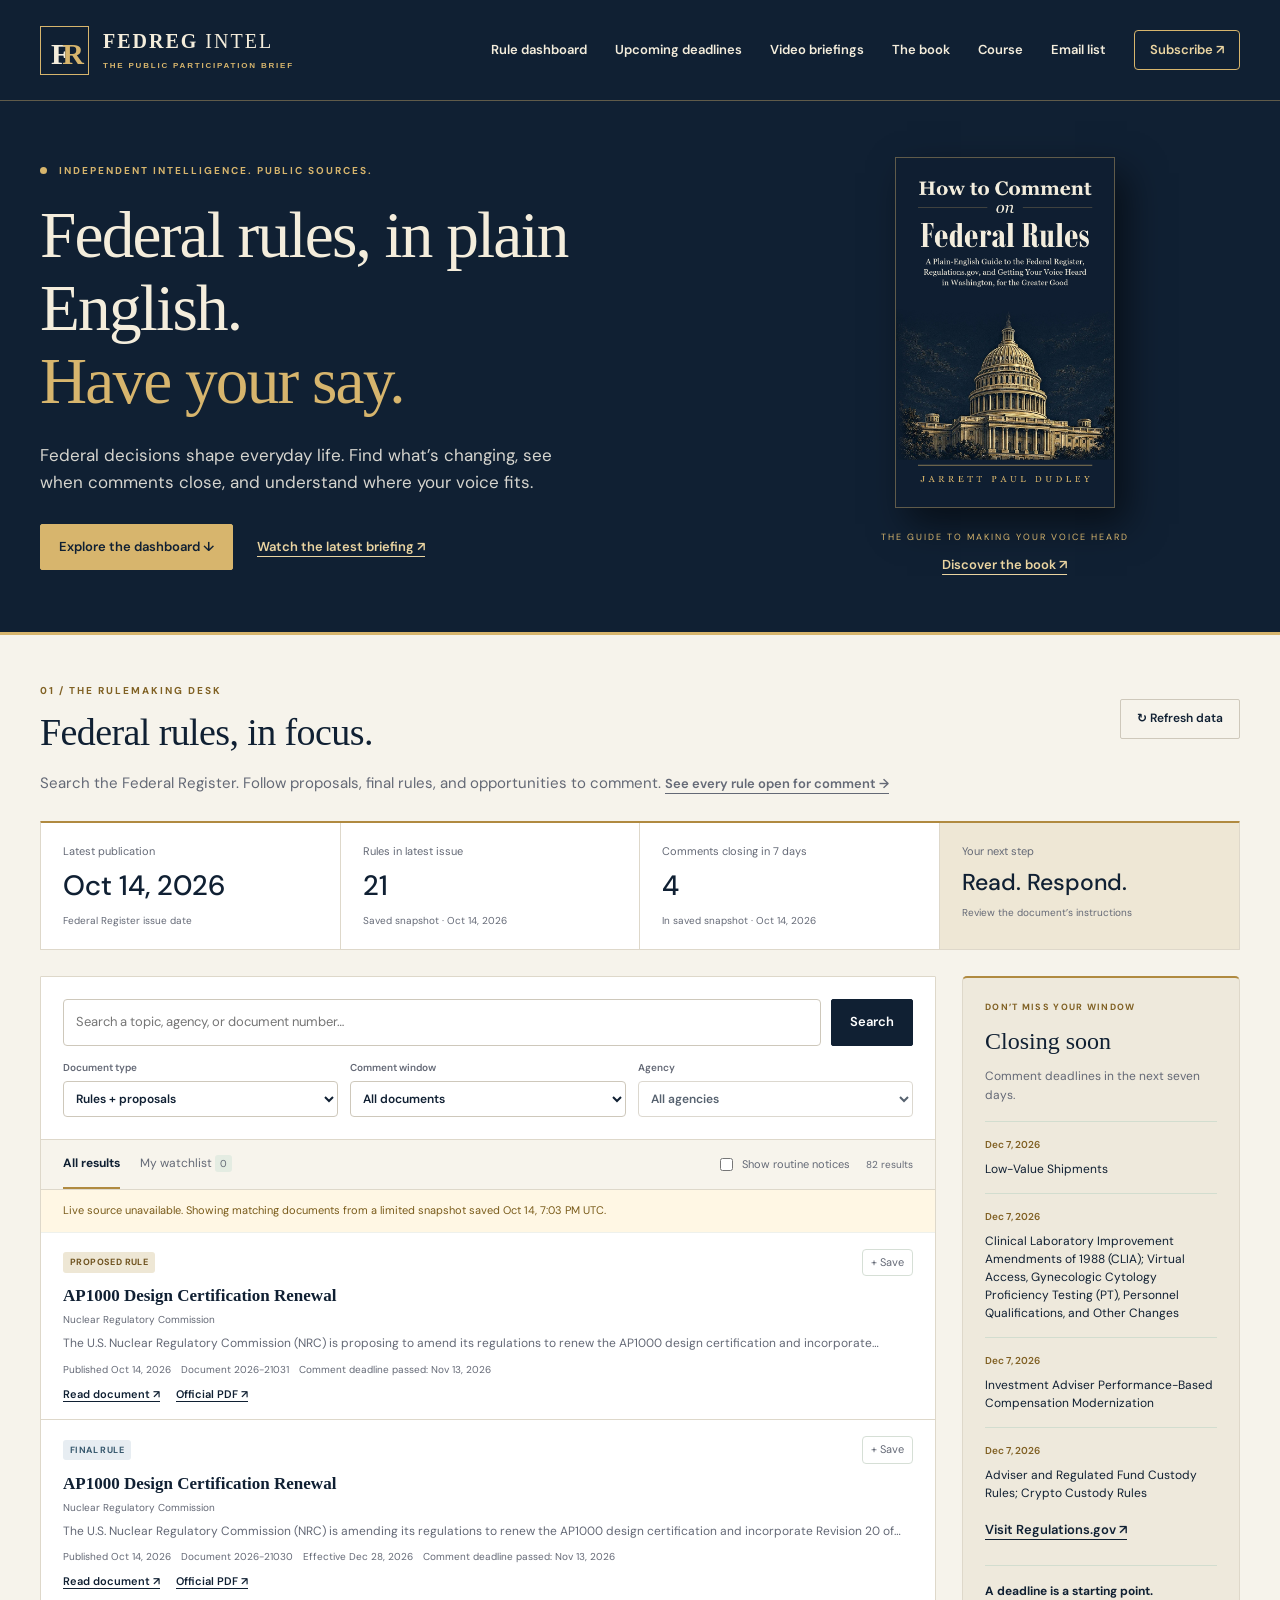
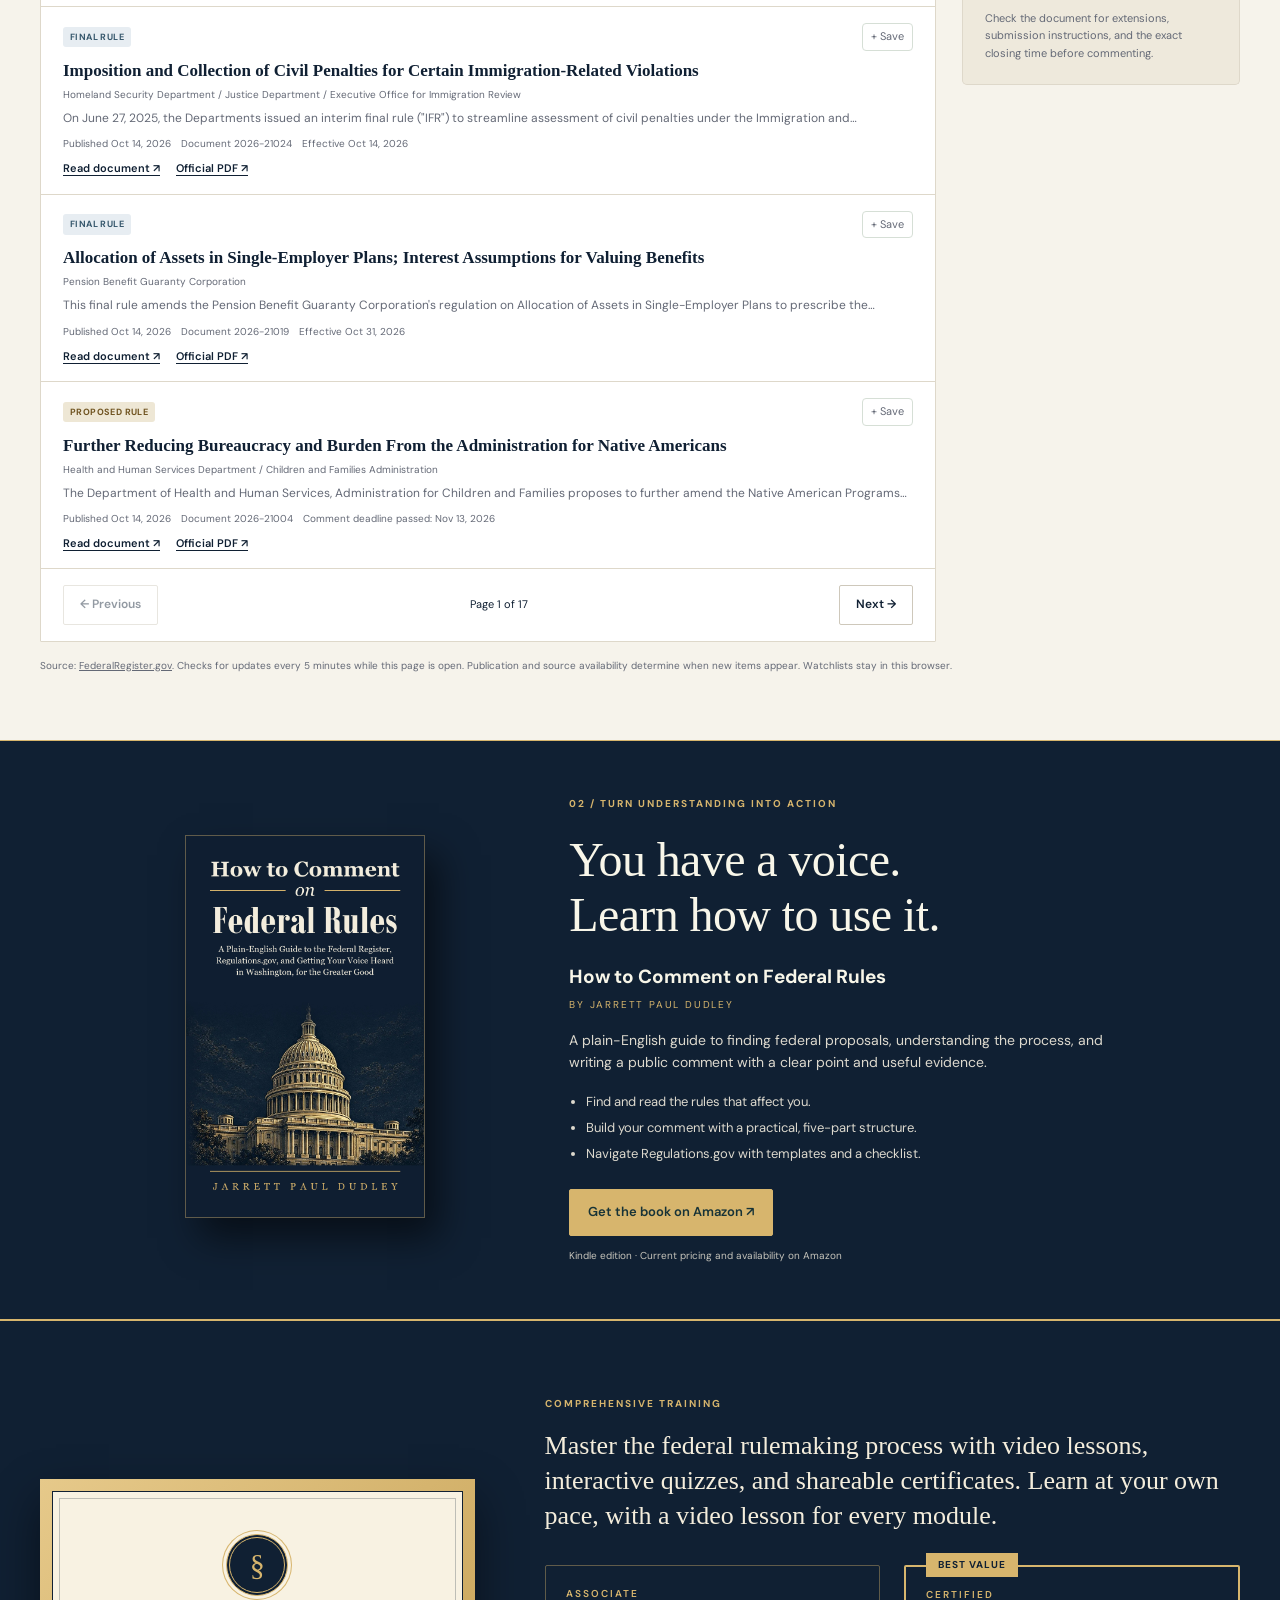
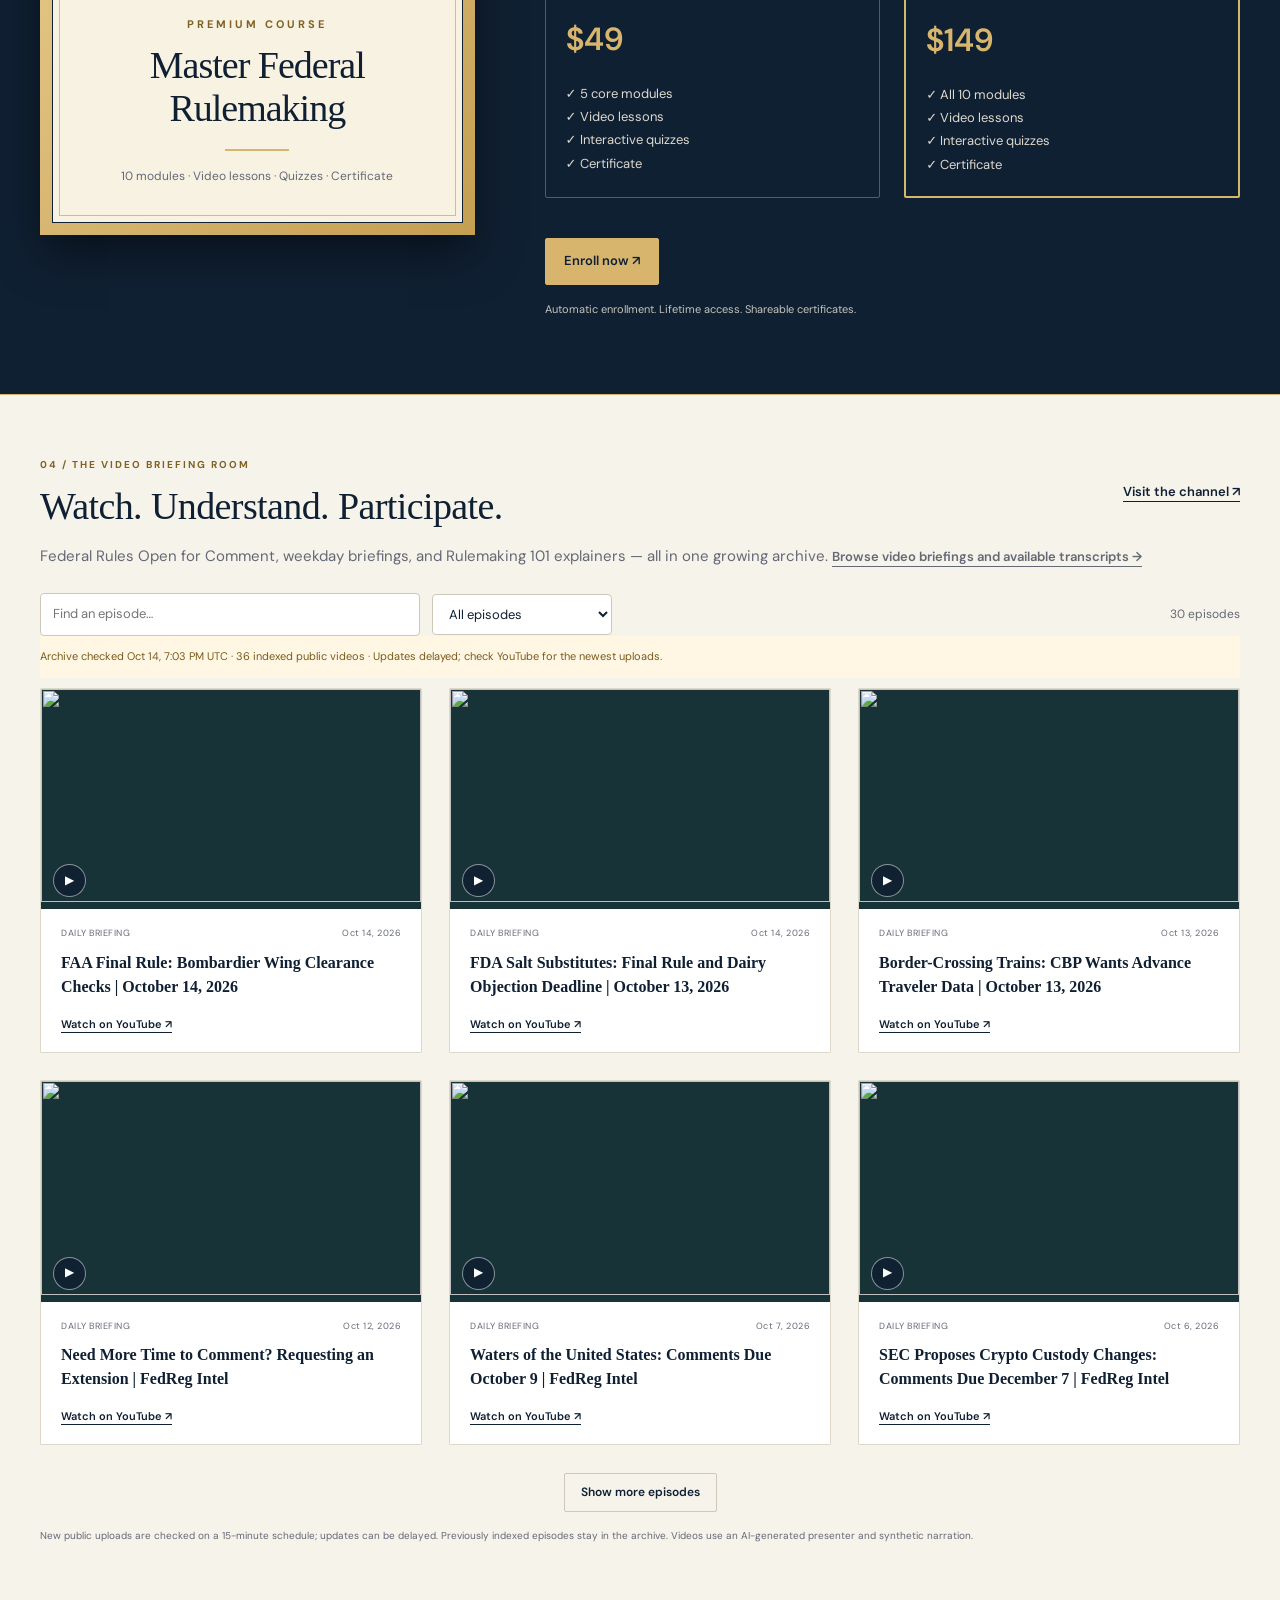
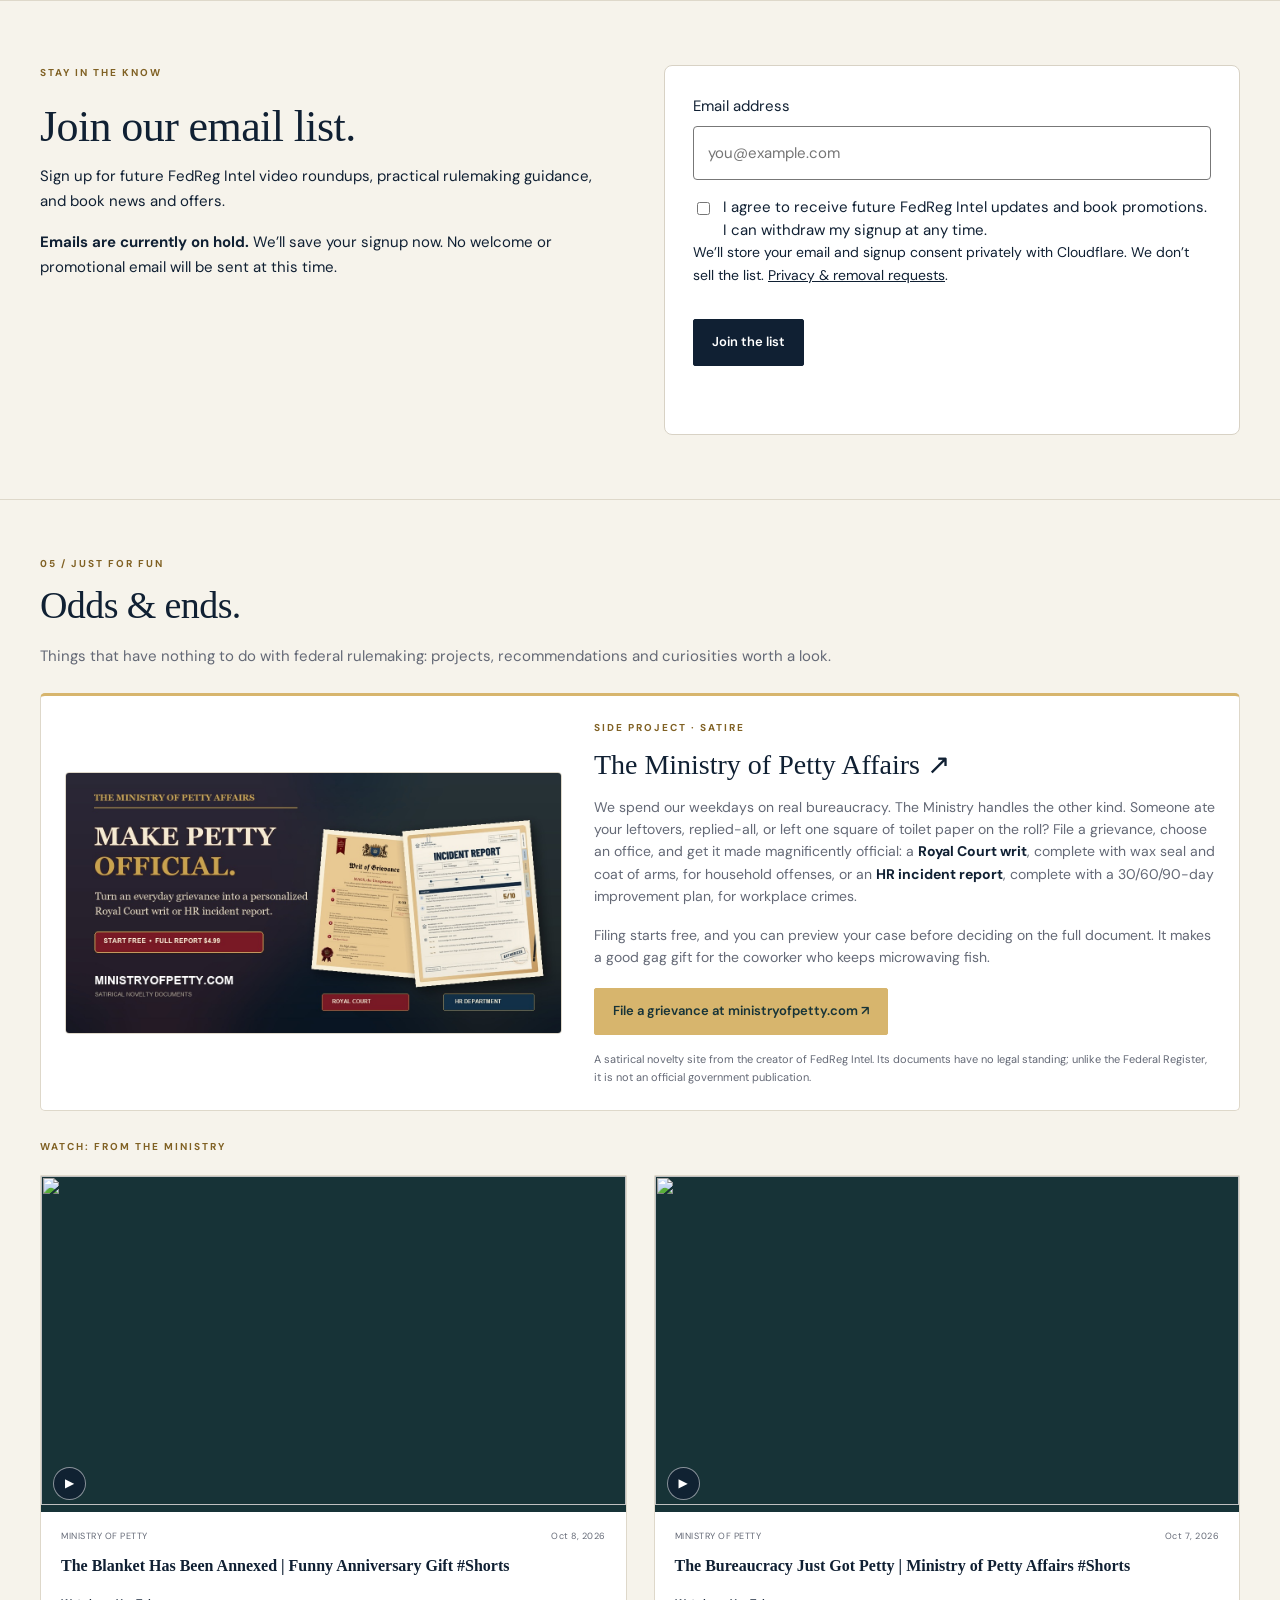
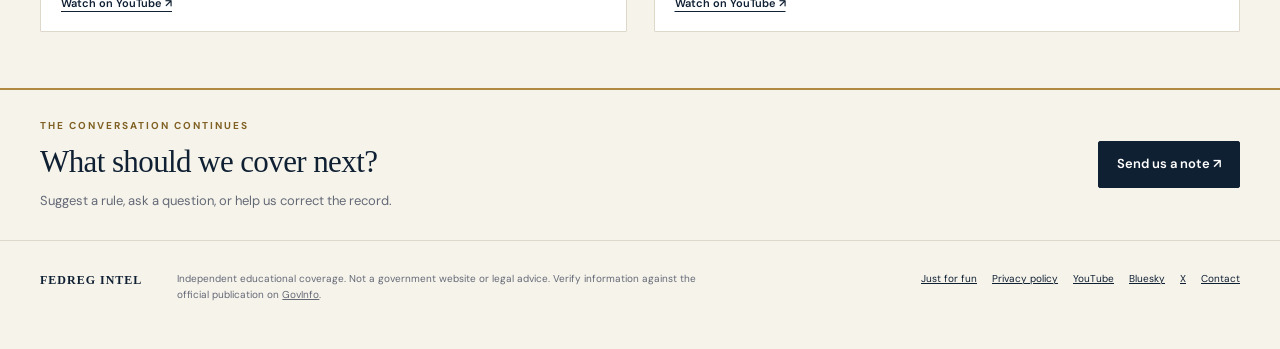
==== commit 9713a8d8: "Keep fedregintel.com out of search results Add a noindex, nofollow robots tag to the home, privacy a" ====
--- a/index.html
+++ b/index.html
@@ -1,5 +1,5 @@
 <!doctype html>
-<html lang="en"><head><meta charset="utf-8"><meta name="viewport" content="width=device-width,initial-scale=1"><title>Federal Register Rules Open for Comment | FedReg Intel</title><meta name="description" content="Track Federal Register rules open for public comment, upcoming deadlines, plain-English briefings, and practical guidance for submitting useful comments."><meta name="theme-color" content="#102f35"><link rel="stylesheet" href="assets/site.css?v=course-20261009"><script src="assets/app.js?v=desk-20261009b" defer></script><script src="assets/signup.js" defer></script><script src="https://challenges.cloudflare.com/turnstile/v0/api.js" async defer></script><link rel="canonical" href="https://fedregintel.com/"><meta name="robots" content="index,follow,max-image-preview:large"><meta property="og:type" content="website"><meta property="og:site_name" content="FedReg Intel"><meta property="og:url" content="https://fedregintel.com/"><meta property="og:title" content="Federal Register Rules Open for Comment | FedReg Intel"><meta property="og:description" content="Track Federal Register rules open for public comment, upcoming deadlines, plain-English briefings, and practical guidance for submitting useful comments."><meta property="og:image" content="https://fedregintel.com/assets/book-cover.jpg"><meta property="og:image:alt" content="How to Comment on Federal Rules by Jarrett Paul Dudley"><meta name="twitter:card" content="summary_large_image"><meta name="twitter:title" content="Federal Register Rules Open for Comment | FedReg Intel"><meta name="twitter:description" content="Track Federal Register rules open for public comment, upcoming deadlines, plain-English briefings, and practical guidance for submitting useful comments."><meta name="twitter:image" content="https://fedregintel.com/assets/book-cover.jpg"><script type="application/ld+json">{"@context":"https://schema.org","@graph":[{"@type":"WebSite","@id":"https://fedregintel.com/#website","url":"https://fedregintel.com/","name":"FedReg Intel","alternateName":"The Public Participation Brief","description":"Independent, plain-English coverage of federal rules open for public comment.","inLanguage":"en-US","publisher":{"@id":"https://fedregintel.com/#org"}},{"@type":"Organization","@id":"https://fedregintel.com/#org","name":"FedReg Intel","url":"https://fedregintel.com/","logo":{"@type":"ImageObject","url":"https://fedregintel.com/assets/fedreg-intel-mark.svg","width":512,"height":512},"email":"hello@fedregintel.com","sameAs":["https://www.youtube.com/@FedRegIntel","https://bsky.app/profile/fedregintel.com","https://x.com/FedRegIntel"]},{"@type":"WebPage","@id":"https://fedregintel.com/#webpage","url":"https://fedregintel.com/","name":"FedReg Intel — Follow the rules. Have your say.","isPartOf":{"@id":"https://fedregintel.com/#website"},"about":{"@id":"https://fedregintel.com/#org"},"description":"Track federal rules and public comment deadlines, watch FedReg Intel briefings, and learn how to write a useful public comment."},{"@type":"Book","@id":"https://fedregintel.com/#book","name":"How to Comment on Federal Rules","author":{"@type":"Person","name":"Jarrett Paul Dudley"},"bookFormat":"https://schema.org/EBook","inLanguage":"en","image":"https://fedregintel.com/assets/book-cover.jpg","url":"https://www.amazon.com/dp/B0HL97PYTB","description":"A plain-English guide to finding federal proposals, understanding the rulemaking process, and writing a public comment with a clear point and useful evidence."}]}</script></head>
+<html lang="en"><head><meta charset="utf-8"><meta name="viewport" content="width=device-width,initial-scale=1"><title>Federal Register Rules Open for Comment | FedReg Intel</title><meta name="description" content="Track Federal Register rules open for public comment, upcoming deadlines, plain-English briefings, and practical guidance for submitting useful comments."><meta name="theme-color" content="#102f35"><link rel="stylesheet" href="assets/site.css?v=course-20261009"><script src="assets/app.js?v=desk-20261009b" defer></script><script src="assets/signup.js" defer></script><script src="https://challenges.cloudflare.com/turnstile/v0/api.js" async defer></script><link rel="canonical" href="https://fedregintel.com/"><meta name="robots" content="noindex, nofollow"><meta property="og:type" content="website"><meta property="og:site_name" content="FedReg Intel"><meta property="og:url" content="https://fedregintel.com/"><meta property="og:title" content="Federal Register Rules Open for Comment | FedReg Intel"><meta property="og:description" content="Track Federal Register rules open for public comment, upcoming deadlines, plain-English briefings, and practical guidance for submitting useful comments."><meta property="og:image" content="https://fedregintel.com/assets/book-cover.jpg"><meta property="og:image:alt" content="How to Comment on Federal Rules by Jarrett Paul Dudley"><meta name="twitter:card" content="summary_large_image"><meta name="twitter:title" content="Federal Register Rules Open for Comment | FedReg Intel"><meta name="twitter:description" content="Track Federal Register rules open for public comment, upcoming deadlines, plain-English briefings, and practical guidance for submitting useful comments."><meta name="twitter:image" content="https://fedregintel.com/assets/book-cover.jpg"><script type="application/ld+json">{"@context":"https://schema.org","@graph":[{"@type":"WebSite","@id":"https://fedregintel.com/#website","url":"https://fedregintel.com/","name":"FedReg Intel","alternateName":"The Public Participation Brief","description":"Independent, plain-English coverage of federal rules open for public comment.","inLanguage":"en-US","publisher":{"@id":"https://fedregintel.com/#org"}},{"@type":"Organization","@id":"https://fedregintel.com/#org","name":"FedReg Intel","url":"https://fedregintel.com/","logo":{"@type":"ImageObject","url":"https://fedregintel.com/assets/fedreg-intel-mark.svg","width":512,"height":512},"email":"hello@fedregintel.com","sameAs":["https://www.youtube.com/@FedRegIntel","https://bsky.app/profile/fedregintel.com","https://x.com/FedRegIntel"]},{"@type":"WebPage","@id":"https://fedregintel.com/#webpage","url":"https://fedregintel.com/","name":"FedReg Intel — Follow the rules. Have your say.","isPartOf":{"@id":"https://fedregintel.com/#website"},"about":{"@id":"https://fedregintel.com/#org"},"description":"Track federal rules and public comment deadlines, watch FedReg Intel briefings, and learn how to write a useful public comment."},{"@type":"Book","@id":"https://fedregintel.com/#book","name":"How to Comment on Federal Rules","author":{"@type":"Person","name":"Jarrett Paul Dudley"},"bookFormat":"https://schema.org/EBook","inLanguage":"en","image":"https://fedregintel.com/assets/book-cover.jpg","url":"https://www.amazon.com/dp/B0HL97PYTB","description":"A plain-English guide to finding federal proposals, understanding the rulemaking process, and writing a public comment with a clear point and useful evidence."}]}</script></head>
 <body><a class="skip" href="#rules">Skip to dashboard</a><header><div class="shell nav"><a class="brand" href="#"><span class="brand-mark" aria-hidden="true">F<span>R</span></span><span>FEDREG <b>INTEL</b><small>THE PUBLIC PARTICIPATION BRIEF</small></span></a><nav aria-label="Main navigation"><a href="#rules">Rule dashboard</a><a href="rules/#closing-this-week">Upcoming deadlines</a><a href="#videos">Video briefings</a><a href="#book">The book</a><a href="#course">Course</a><a href="#newsletter">Email list</a><a class="nav-cta" href="https://www.youtube.com/@FedRegIntel?sub_confirmation=1" target="_blank" rel="noopener">Subscribe ↗</a></nav></div></header>
 <main><section class="hero shell"><div><p class="eyebrow"><span class="dot"></span> INDEPENDENT INTELLIGENCE. PUBLIC SOURCES.</p><h1>Federal rules, in plain English.<br><em>Have your say.</em></h1><p class="hero-copy">Federal decisions shape everyday life. Find what’s changing, see when comments close, and understand where your voice fits.</p><div class="hero-actions"><a class="button" href="#rules">Explore the dashboard ↓</a><a class="text-link" href="#videos">Watch the latest briefing ↗</a></div></div><aside class="hero-book"><a href="#book"><img src="assets/book-cover.jpg" alt="How to Comment on Federal Rules by Jarrett Paul Dudley" width="300" height="480"></a><p>THE GUIDE TO MAKING YOUR VOICE HEARD</p><a class="text-link" href="https://www.amazon.com/dp/B0HL97PYTB" target="_blank" rel="noopener">Discover the book ↗</a></aside></section>
 <section id="rules" class="dashboard shell" aria-labelledby="rules-title"><div class="section-head"><div><p class="eyebrow">01 / THE RULEMAKING DESK</p><h2 id="rules-title">Federal rules, in focus.</h2></div><button class="secondary" id="refresh">↻ Refresh data</button></div><p class="section-intro">Search the Federal Register. Follow proposals, final rules, and opportunities to comment. <a class="text-link" href="rules/">See every rule open for comment →</a></p><div class="metrics"><div><span>Latest publication</span><strong id="metric-date">—</strong><small>Federal Register issue date</small></div><div><span>Rules in latest issue</span><strong id="metric-rules">—</strong><small>Final rules + proposed rules</small></div><div><span>Comments closing in 7 days</span><strong id="metric-closing">—</strong><small>Rules + proposed rules, routine notices excluded</small></div><div class="metric-accent"><span>Your next step</span><strong>Read. Respond.</strong><small>Review the document’s instructions</small></div></div>
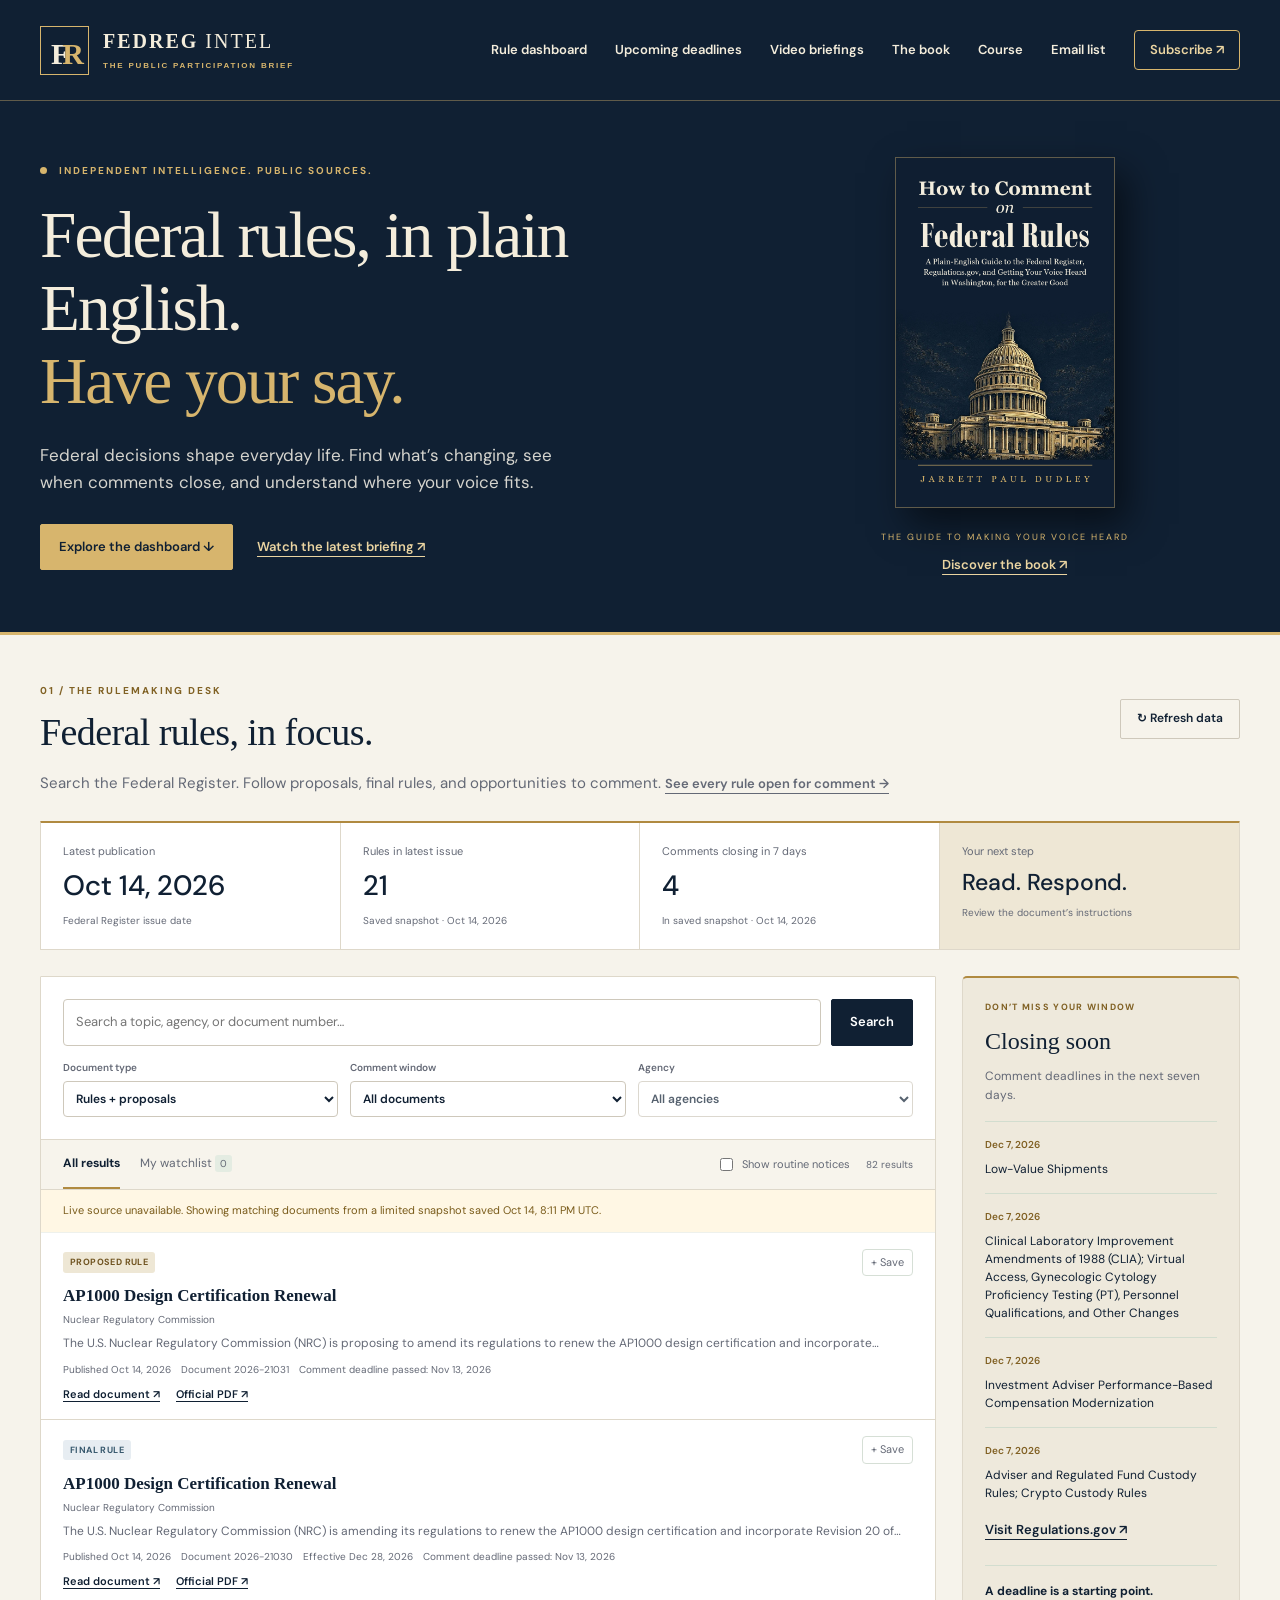
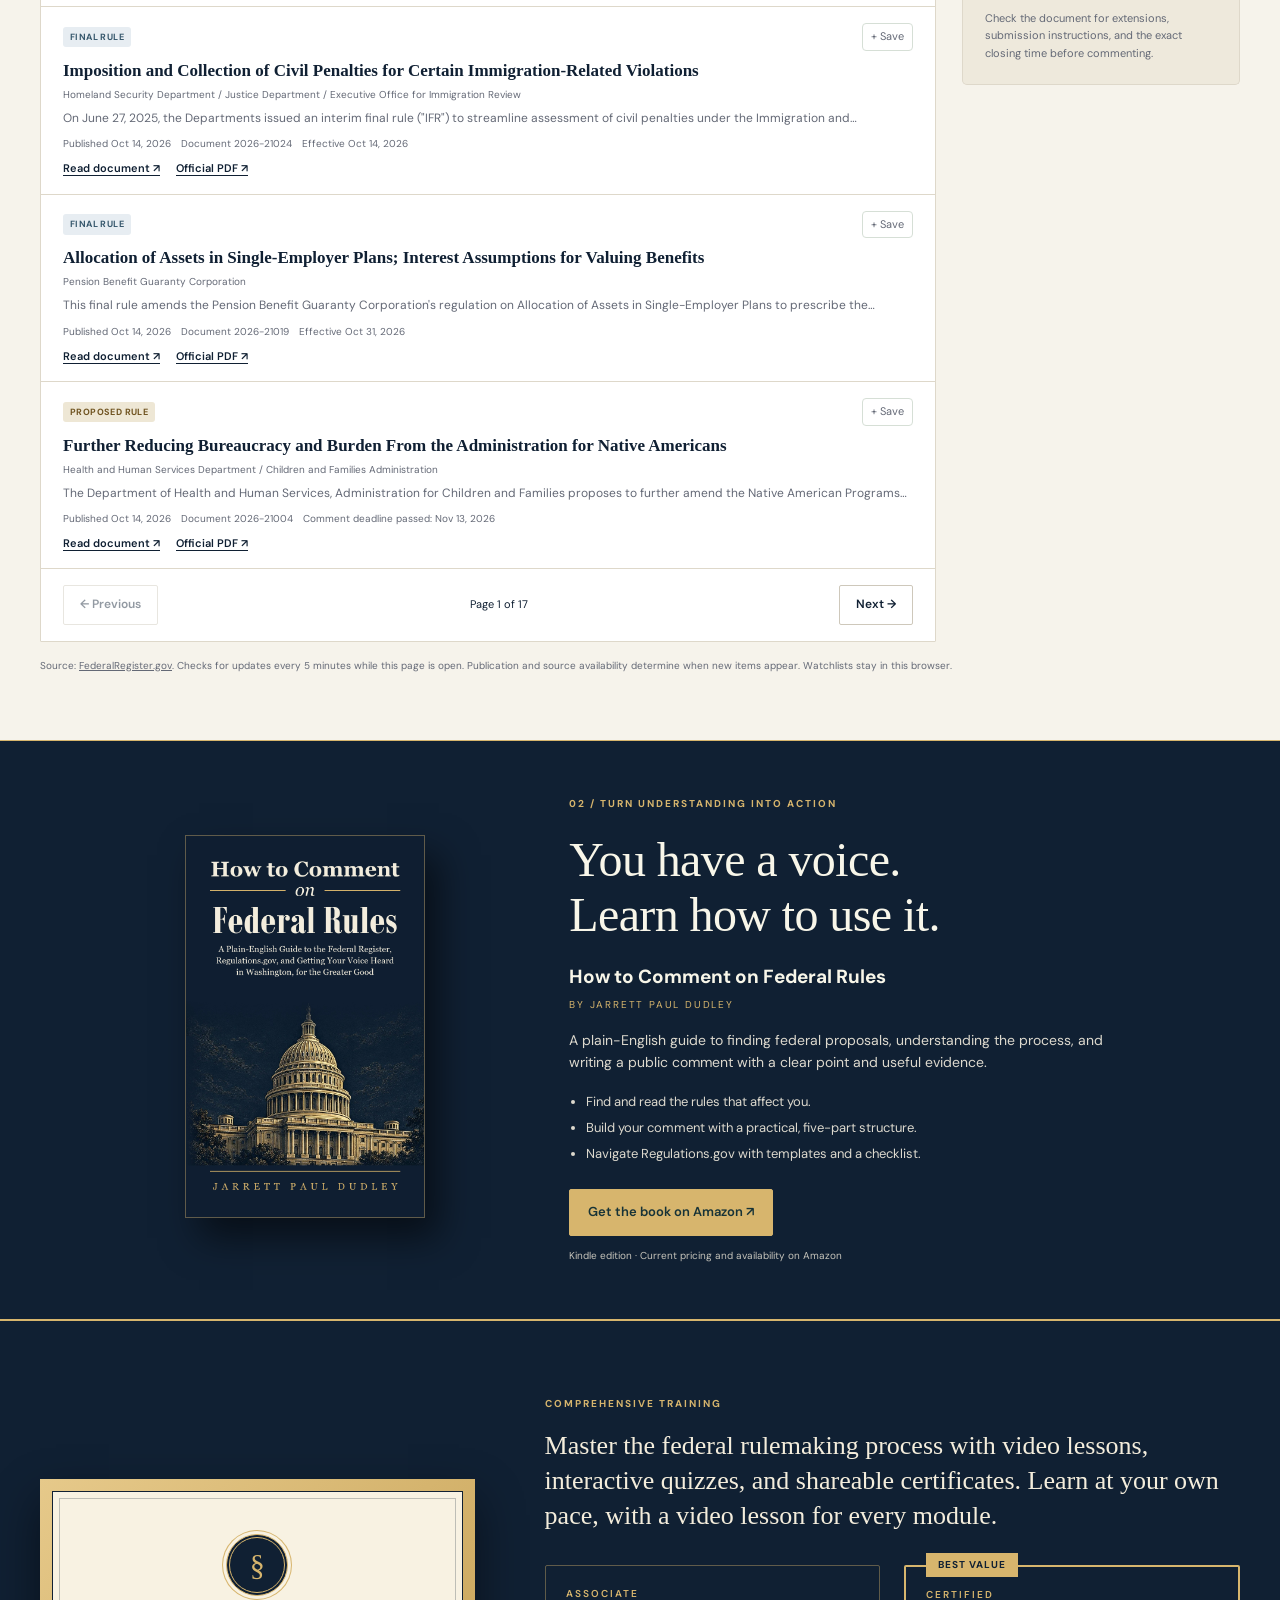
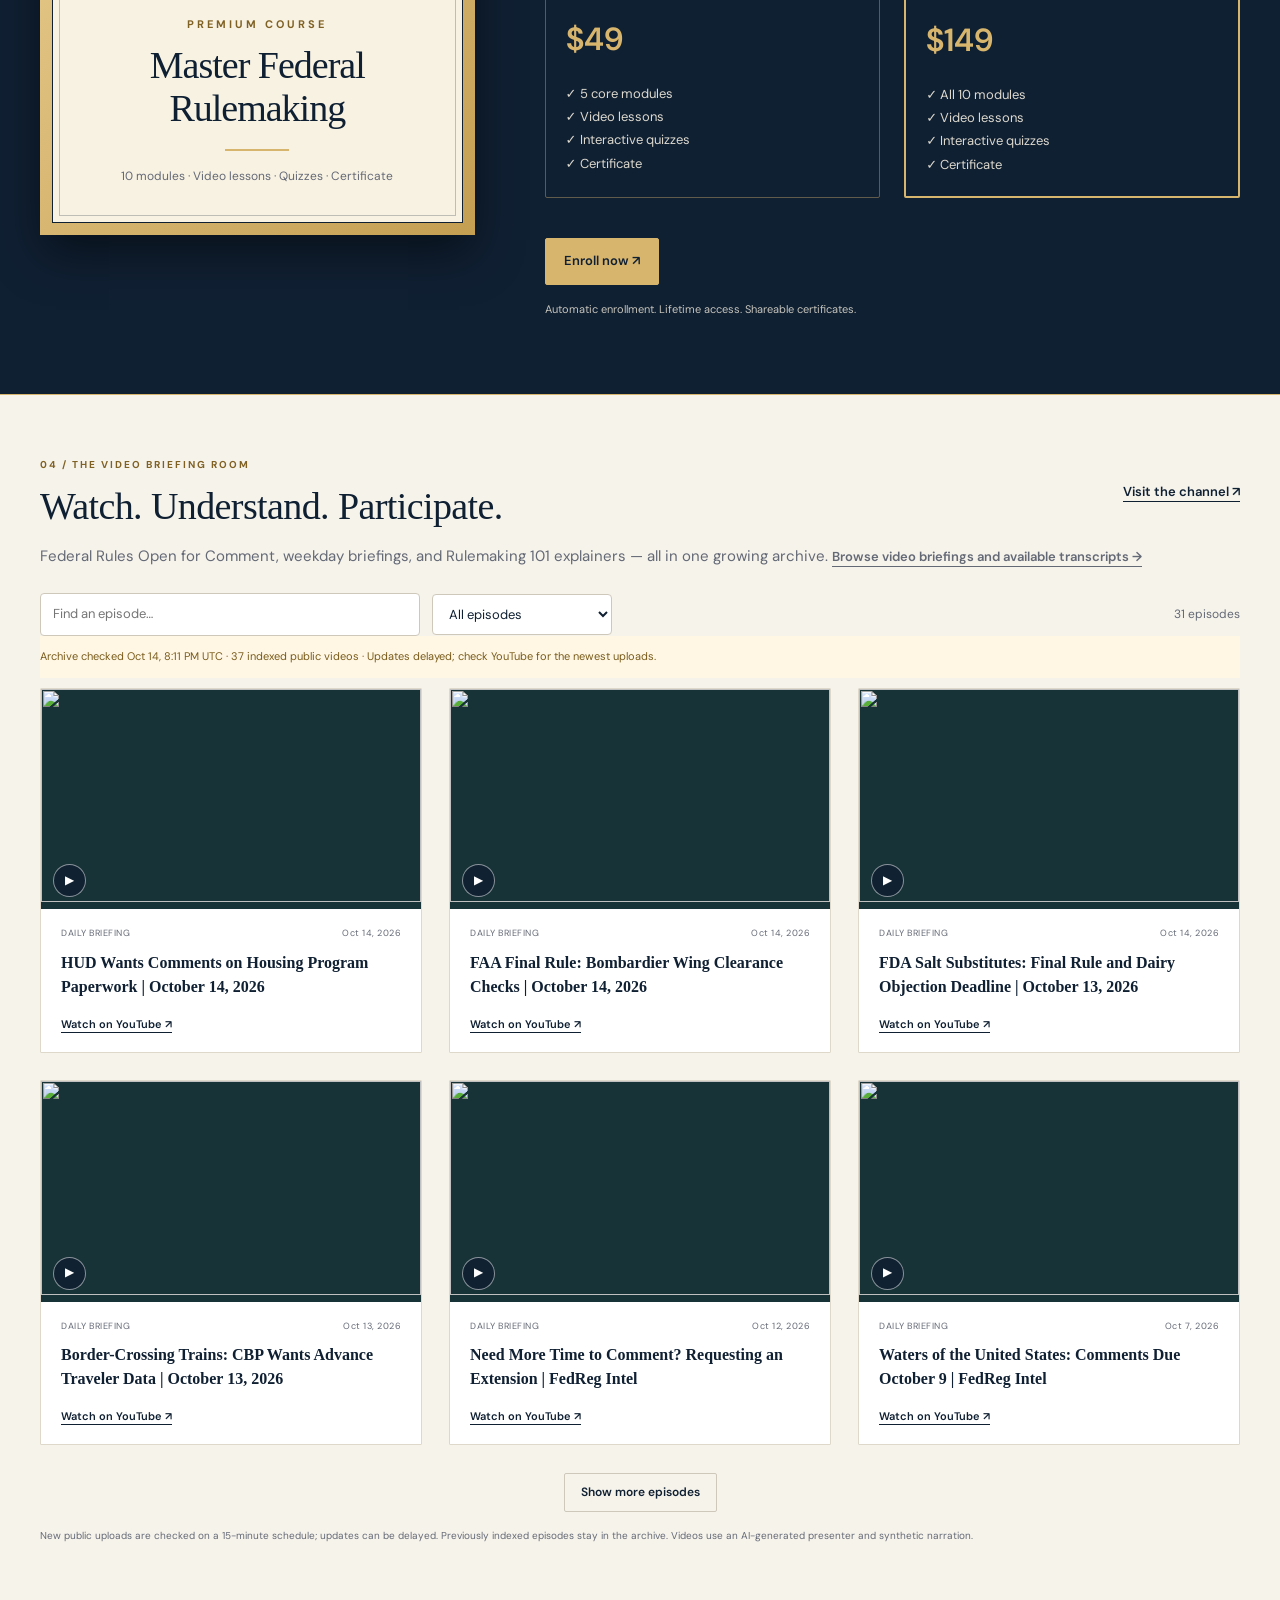
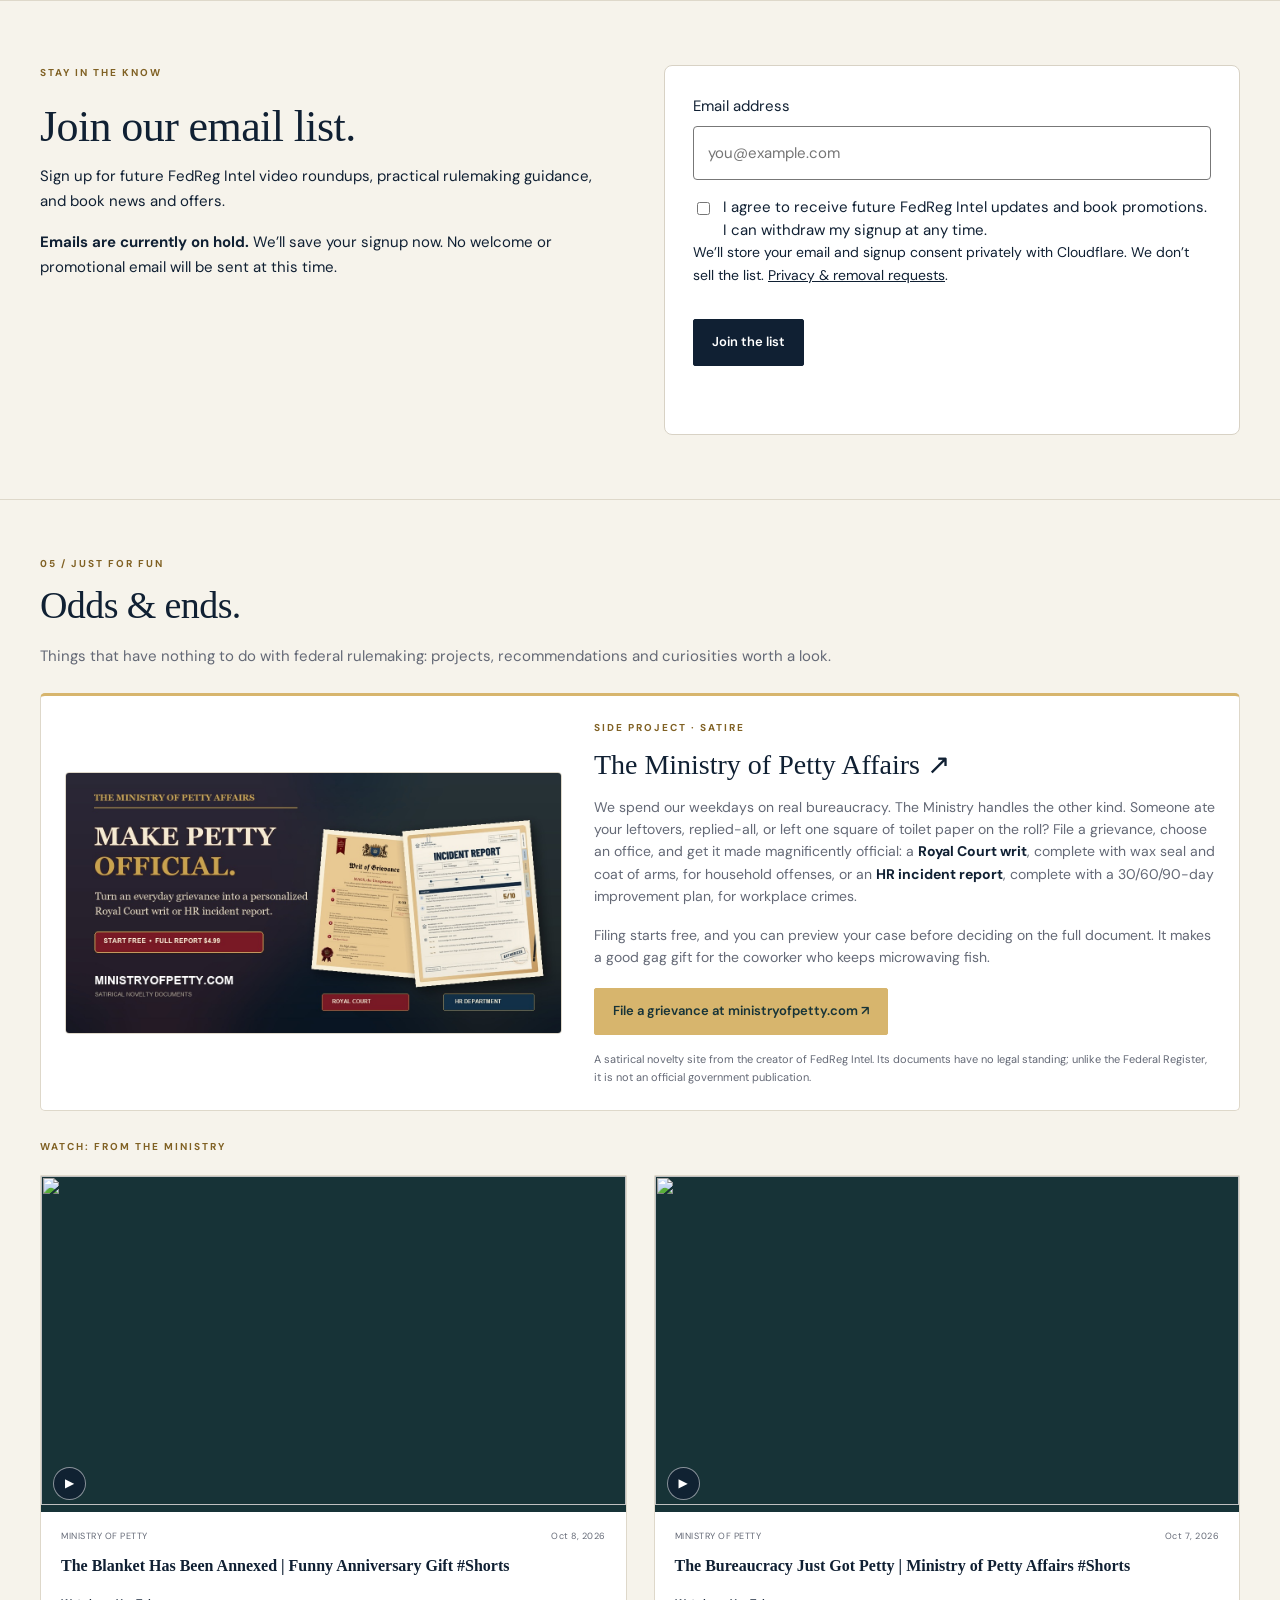
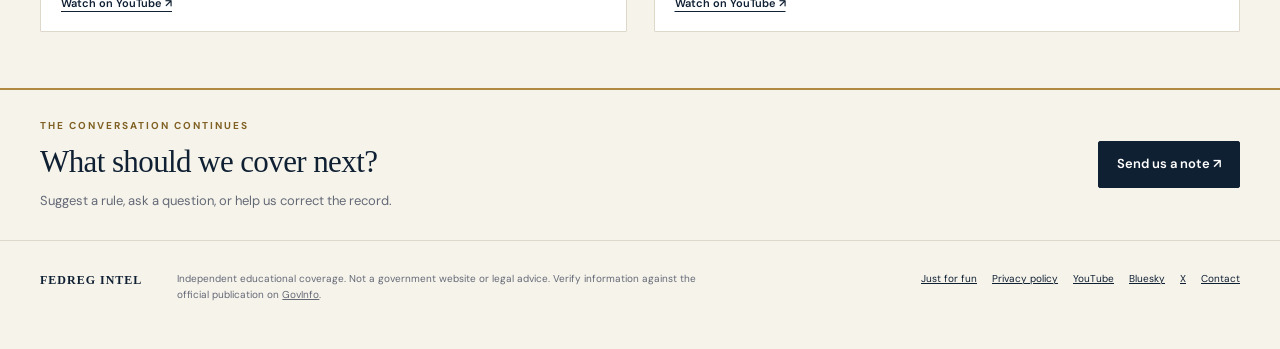
==== commit 11e93677: "Revert "Keep fedregintel.com out of search results" This reverts commit 9713a8d83523438cd4bfab82affc" ====
--- a/index.html
+++ b/index.html
@@ -1,5 +1,5 @@
 <!doctype html>
-<html lang="en"><head><meta charset="utf-8"><meta name="viewport" content="width=device-width,initial-scale=1"><title>Federal Register Rules Open for Comment | FedReg Intel</title><meta name="description" content="Track Federal Register rules open for public comment, upcoming deadlines, plain-English briefings, and practical guidance for submitting useful comments."><meta name="theme-color" content="#102f35"><link rel="stylesheet" href="assets/site.css?v=course-20261009"><script src="assets/app.js?v=desk-20261009b" defer></script><script src="assets/signup.js" defer></script><script src="https://challenges.cloudflare.com/turnstile/v0/api.js" async defer></script><link rel="canonical" href="https://fedregintel.com/"><meta name="robots" content="noindex, nofollow"><meta property="og:type" content="website"><meta property="og:site_name" content="FedReg Intel"><meta property="og:url" content="https://fedregintel.com/"><meta property="og:title" content="Federal Register Rules Open for Comment | FedReg Intel"><meta property="og:description" content="Track Federal Register rules open for public comment, upcoming deadlines, plain-English briefings, and practical guidance for submitting useful comments."><meta property="og:image" content="https://fedregintel.com/assets/book-cover.jpg"><meta property="og:image:alt" content="How to Comment on Federal Rules by Jarrett Paul Dudley"><meta name="twitter:card" content="summary_large_image"><meta name="twitter:title" content="Federal Register Rules Open for Comment | FedReg Intel"><meta name="twitter:description" content="Track Federal Register rules open for public comment, upcoming deadlines, plain-English briefings, and practical guidance for submitting useful comments."><meta name="twitter:image" content="https://fedregintel.com/assets/book-cover.jpg"><script type="application/ld+json">{"@context":"https://schema.org","@graph":[{"@type":"WebSite","@id":"https://fedregintel.com/#website","url":"https://fedregintel.com/","name":"FedReg Intel","alternateName":"The Public Participation Brief","description":"Independent, plain-English coverage of federal rules open for public comment.","inLanguage":"en-US","publisher":{"@id":"https://fedregintel.com/#org"}},{"@type":"Organization","@id":"https://fedregintel.com/#org","name":"FedReg Intel","url":"https://fedregintel.com/","logo":{"@type":"ImageObject","url":"https://fedregintel.com/assets/fedreg-intel-mark.svg","width":512,"height":512},"email":"hello@fedregintel.com","sameAs":["https://www.youtube.com/@FedRegIntel","https://bsky.app/profile/fedregintel.com","https://x.com/FedRegIntel"]},{"@type":"WebPage","@id":"https://fedregintel.com/#webpage","url":"https://fedregintel.com/","name":"FedReg Intel — Follow the rules. Have your say.","isPartOf":{"@id":"https://fedregintel.com/#website"},"about":{"@id":"https://fedregintel.com/#org"},"description":"Track federal rules and public comment deadlines, watch FedReg Intel briefings, and learn how to write a useful public comment."},{"@type":"Book","@id":"https://fedregintel.com/#book","name":"How to Comment on Federal Rules","author":{"@type":"Person","name":"Jarrett Paul Dudley"},"bookFormat":"https://schema.org/EBook","inLanguage":"en","image":"https://fedregintel.com/assets/book-cover.jpg","url":"https://www.amazon.com/dp/B0HL97PYTB","description":"A plain-English guide to finding federal proposals, understanding the rulemaking process, and writing a public comment with a clear point and useful evidence."}]}</script></head>
+<html lang="en"><head><meta charset="utf-8"><meta name="viewport" content="width=device-width,initial-scale=1"><title>Federal Register Rules Open for Comment | FedReg Intel</title><meta name="description" content="Track Federal Register rules open for public comment, upcoming deadlines, plain-English briefings, and practical guidance for submitting useful comments."><meta name="theme-color" content="#102f35"><link rel="stylesheet" href="assets/site.css?v=course-20261009"><script src="assets/app.js?v=desk-20261009b" defer></script><script src="assets/signup.js" defer></script><script src="https://challenges.cloudflare.com/turnstile/v0/api.js" async defer></script><link rel="canonical" href="https://fedregintel.com/"><meta name="robots" content="index,follow,max-image-preview:large"><meta property="og:type" content="website"><meta property="og:site_name" content="FedReg Intel"><meta property="og:url" content="https://fedregintel.com/"><meta property="og:title" content="Federal Register Rules Open for Comment | FedReg Intel"><meta property="og:description" content="Track Federal Register rules open for public comment, upcoming deadlines, plain-English briefings, and practical guidance for submitting useful comments."><meta property="og:image" content="https://fedregintel.com/assets/book-cover.jpg"><meta property="og:image:alt" content="How to Comment on Federal Rules by Jarrett Paul Dudley"><meta name="twitter:card" content="summary_large_image"><meta name="twitter:title" content="Federal Register Rules Open for Comment | FedReg Intel"><meta name="twitter:description" content="Track Federal Register rules open for public comment, upcoming deadlines, plain-English briefings, and practical guidance for submitting useful comments."><meta name="twitter:image" content="https://fedregintel.com/assets/book-cover.jpg"><script type="application/ld+json">{"@context":"https://schema.org","@graph":[{"@type":"WebSite","@id":"https://fedregintel.com/#website","url":"https://fedregintel.com/","name":"FedReg Intel","alternateName":"The Public Participation Brief","description":"Independent, plain-English coverage of federal rules open for public comment.","inLanguage":"en-US","publisher":{"@id":"https://fedregintel.com/#org"}},{"@type":"Organization","@id":"https://fedregintel.com/#org","name":"FedReg Intel","url":"https://fedregintel.com/","logo":{"@type":"ImageObject","url":"https://fedregintel.com/assets/fedreg-intel-mark.svg","width":512,"height":512},"email":"hello@fedregintel.com","sameAs":["https://www.youtube.com/@FedRegIntel","https://bsky.app/profile/fedregintel.com","https://x.com/FedRegIntel"]},{"@type":"WebPage","@id":"https://fedregintel.com/#webpage","url":"https://fedregintel.com/","name":"FedReg Intel — Follow the rules. Have your say.","isPartOf":{"@id":"https://fedregintel.com/#website"},"about":{"@id":"https://fedregintel.com/#org"},"description":"Track federal rules and public comment deadlines, watch FedReg Intel briefings, and learn how to write a useful public comment."},{"@type":"Book","@id":"https://fedregintel.com/#book","name":"How to Comment on Federal Rules","author":{"@type":"Person","name":"Jarrett Paul Dudley"},"bookFormat":"https://schema.org/EBook","inLanguage":"en","image":"https://fedregintel.com/assets/book-cover.jpg","url":"https://www.amazon.com/dp/B0HL97PYTB","description":"A plain-English guide to finding federal proposals, understanding the rulemaking process, and writing a public comment with a clear point and useful evidence."}]}</script></head>
 <body><a class="skip" href="#rules">Skip to dashboard</a><header><div class="shell nav"><a class="brand" href="#"><span class="brand-mark" aria-hidden="true">F<span>R</span></span><span>FEDREG <b>INTEL</b><small>THE PUBLIC PARTICIPATION BRIEF</small></span></a><nav aria-label="Main navigation"><a href="#rules">Rule dashboard</a><a href="rules/#closing-this-week">Upcoming deadlines</a><a href="#videos">Video briefings</a><a href="#book">The book</a><a href="#course">Course</a><a href="#newsletter">Email list</a><a class="nav-cta" href="https://www.youtube.com/@FedRegIntel?sub_confirmation=1" target="_blank" rel="noopener">Subscribe ↗</a></nav></div></header>
 <main><section class="hero shell"><div><p class="eyebrow"><span class="dot"></span> INDEPENDENT INTELLIGENCE. PUBLIC SOURCES.</p><h1>Federal rules, in plain English.<br><em>Have your say.</em></h1><p class="hero-copy">Federal decisions shape everyday life. Find what’s changing, see when comments close, and understand where your voice fits.</p><div class="hero-actions"><a class="button" href="#rules">Explore the dashboard ↓</a><a class="text-link" href="#videos">Watch the latest briefing ↗</a></div></div><aside class="hero-book"><a href="#book"><img src="assets/book-cover.jpg" alt="How to Comment on Federal Rules by Jarrett Paul Dudley" width="300" height="480"></a><p>THE GUIDE TO MAKING YOUR VOICE HEARD</p><a class="text-link" href="https://www.amazon.com/dp/B0HL97PYTB" target="_blank" rel="noopener">Discover the book ↗</a></aside></section>
 <section id="rules" class="dashboard shell" aria-labelledby="rules-title"><div class="section-head"><div><p class="eyebrow">01 / THE RULEMAKING DESK</p><h2 id="rules-title">Federal rules, in focus.</h2></div><button class="secondary" id="refresh">↻ Refresh data</button></div><p class="section-intro">Search the Federal Register. Follow proposals, final rules, and opportunities to comment. <a class="text-link" href="rules/">See every rule open for comment →</a></p><div class="metrics"><div><span>Latest publication</span><strong id="metric-date">—</strong><small>Federal Register issue date</small></div><div><span>Rules in latest issue</span><strong id="metric-rules">—</strong><small>Final rules + proposed rules</small></div><div><span>Comments closing in 7 days</span><strong id="metric-closing">—</strong><small>Rules + proposed rules, routine notices excluded</small></div><div class="metric-accent"><span>Your next step</span><strong>Read. Respond.</strong><small>Review the document’s instructions</small></div></div>
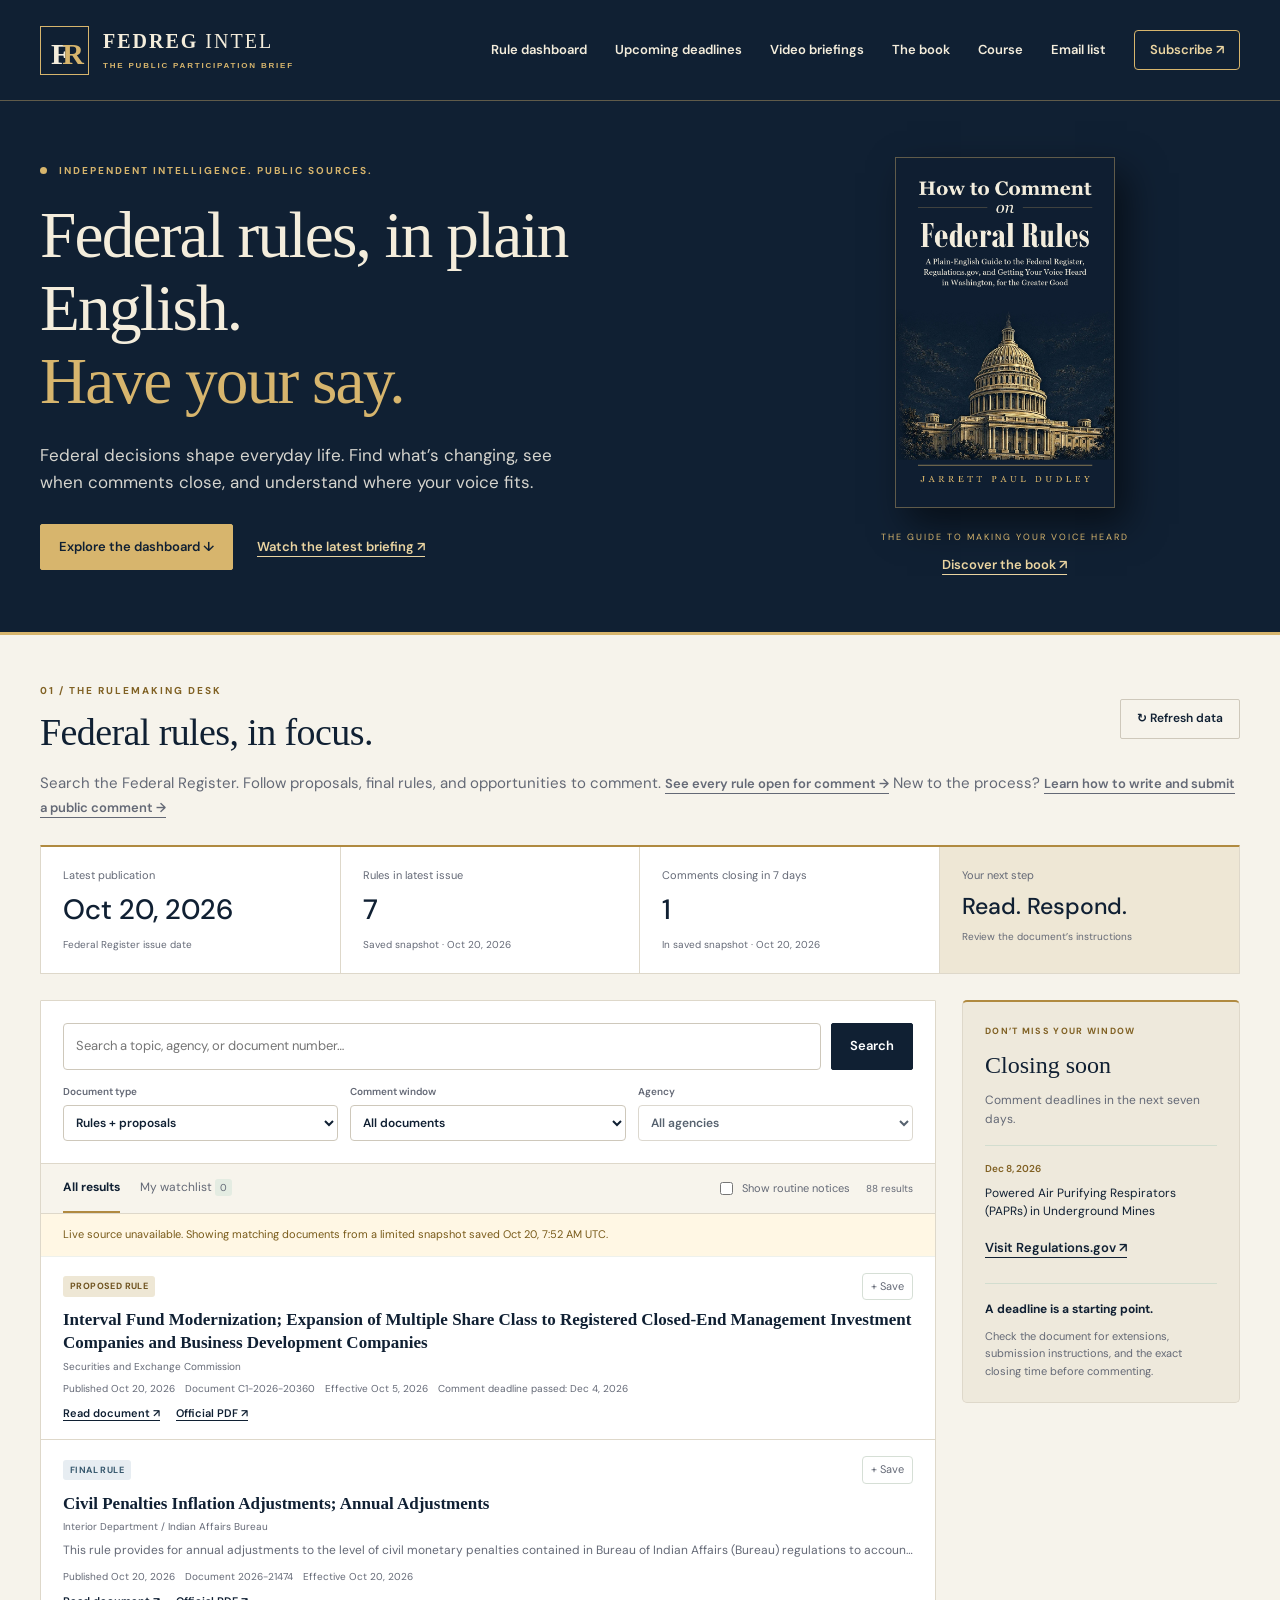
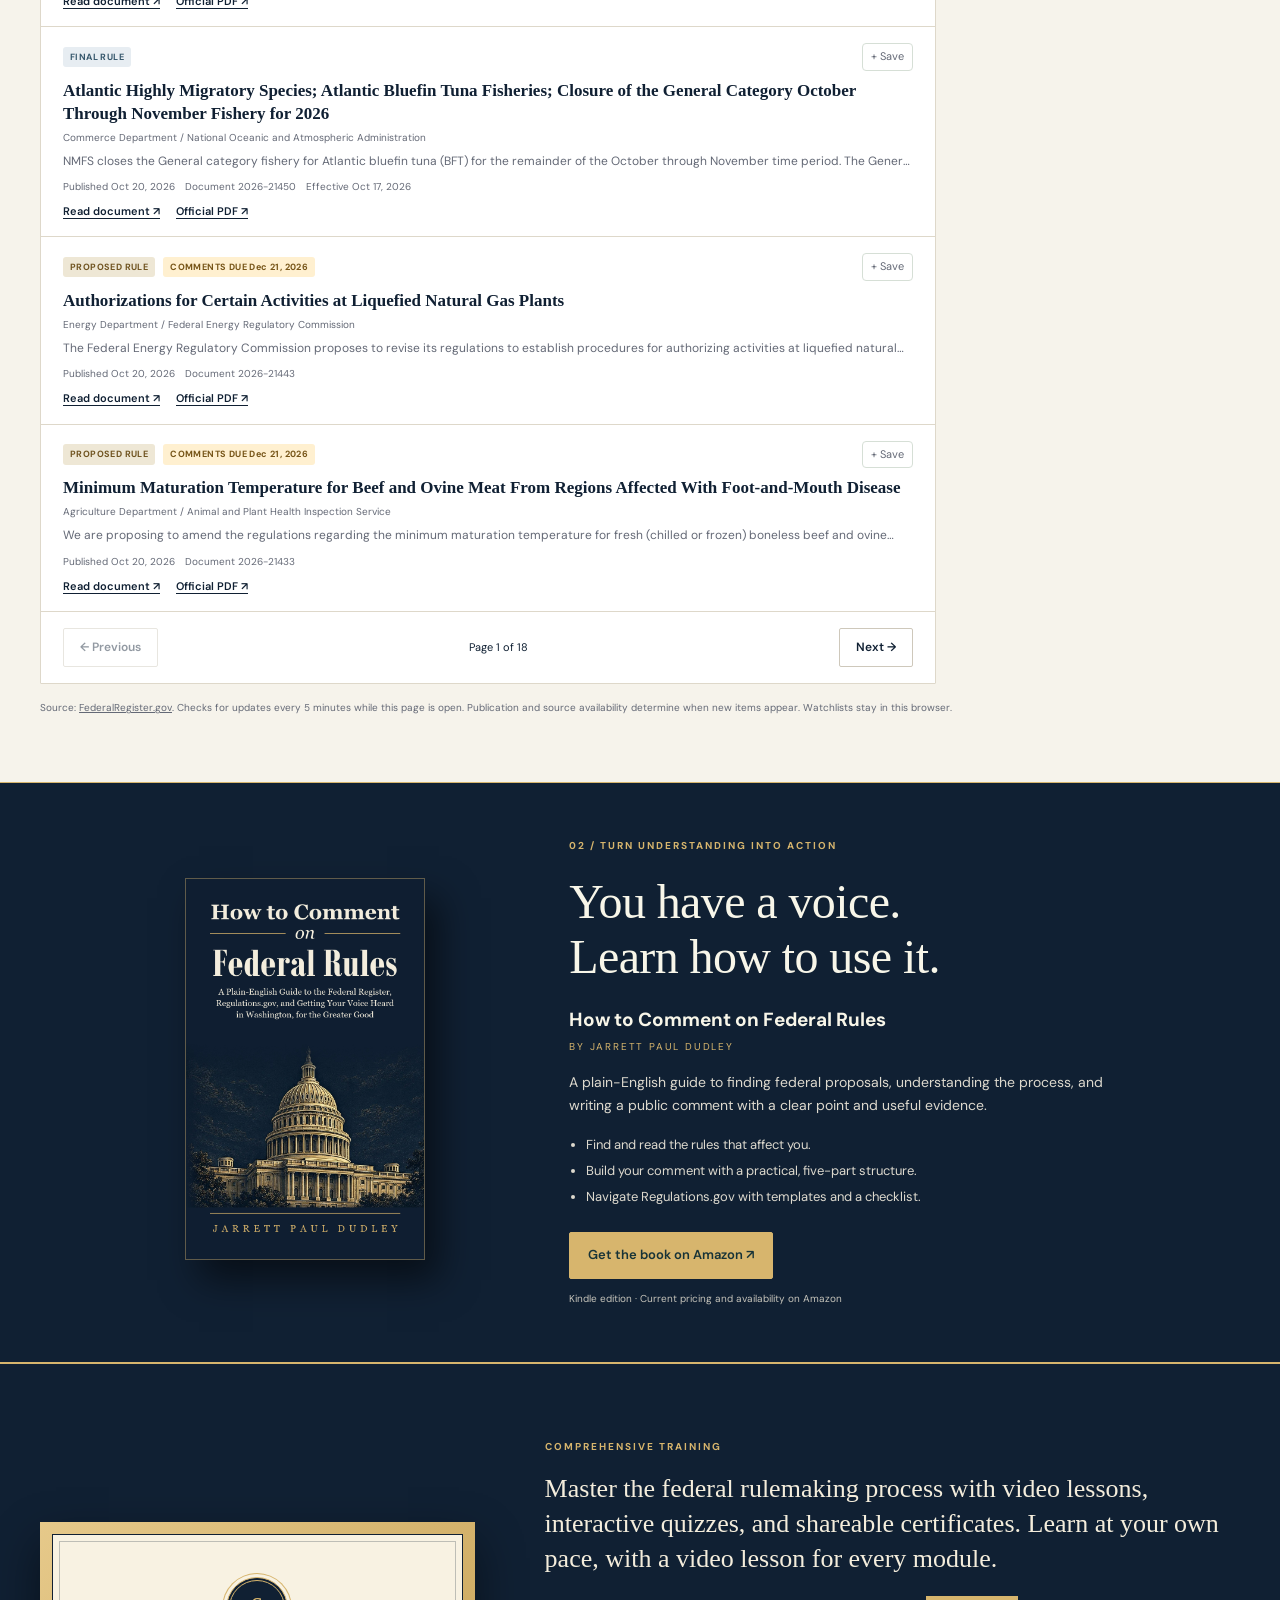
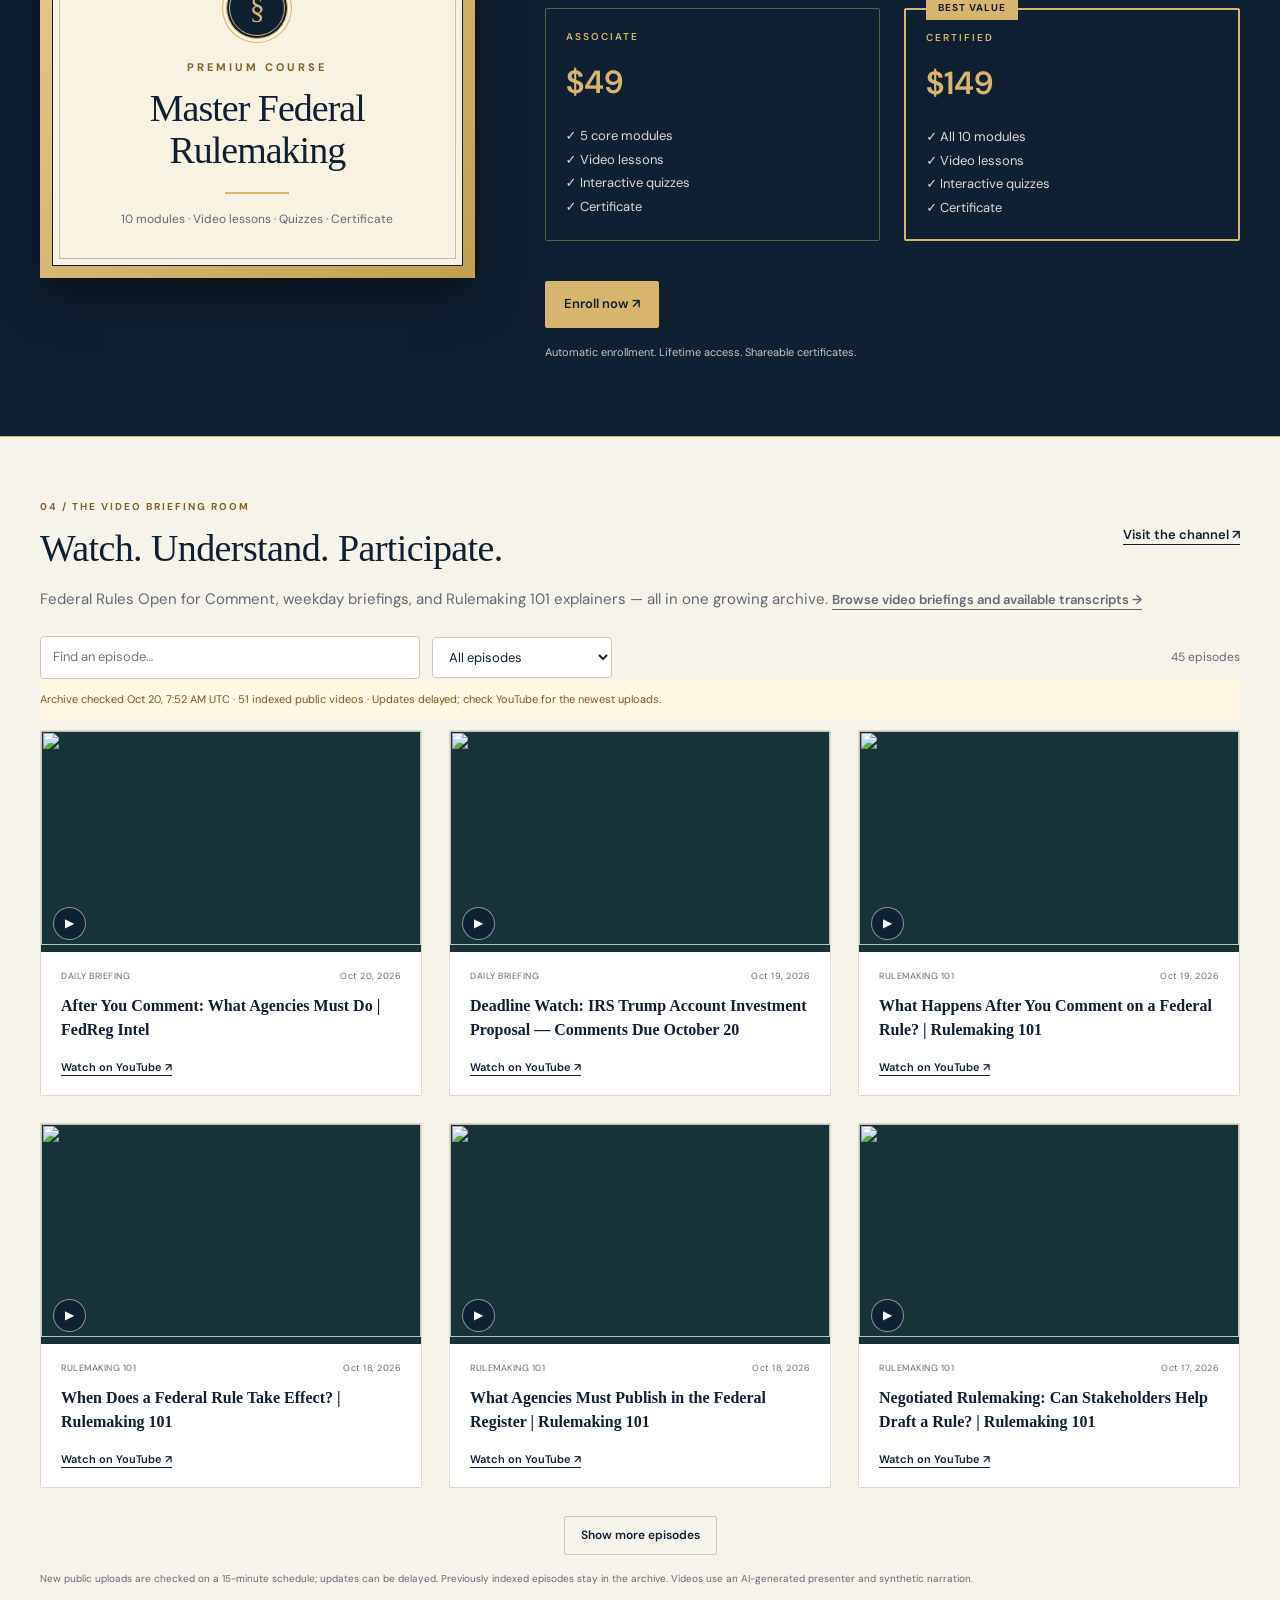
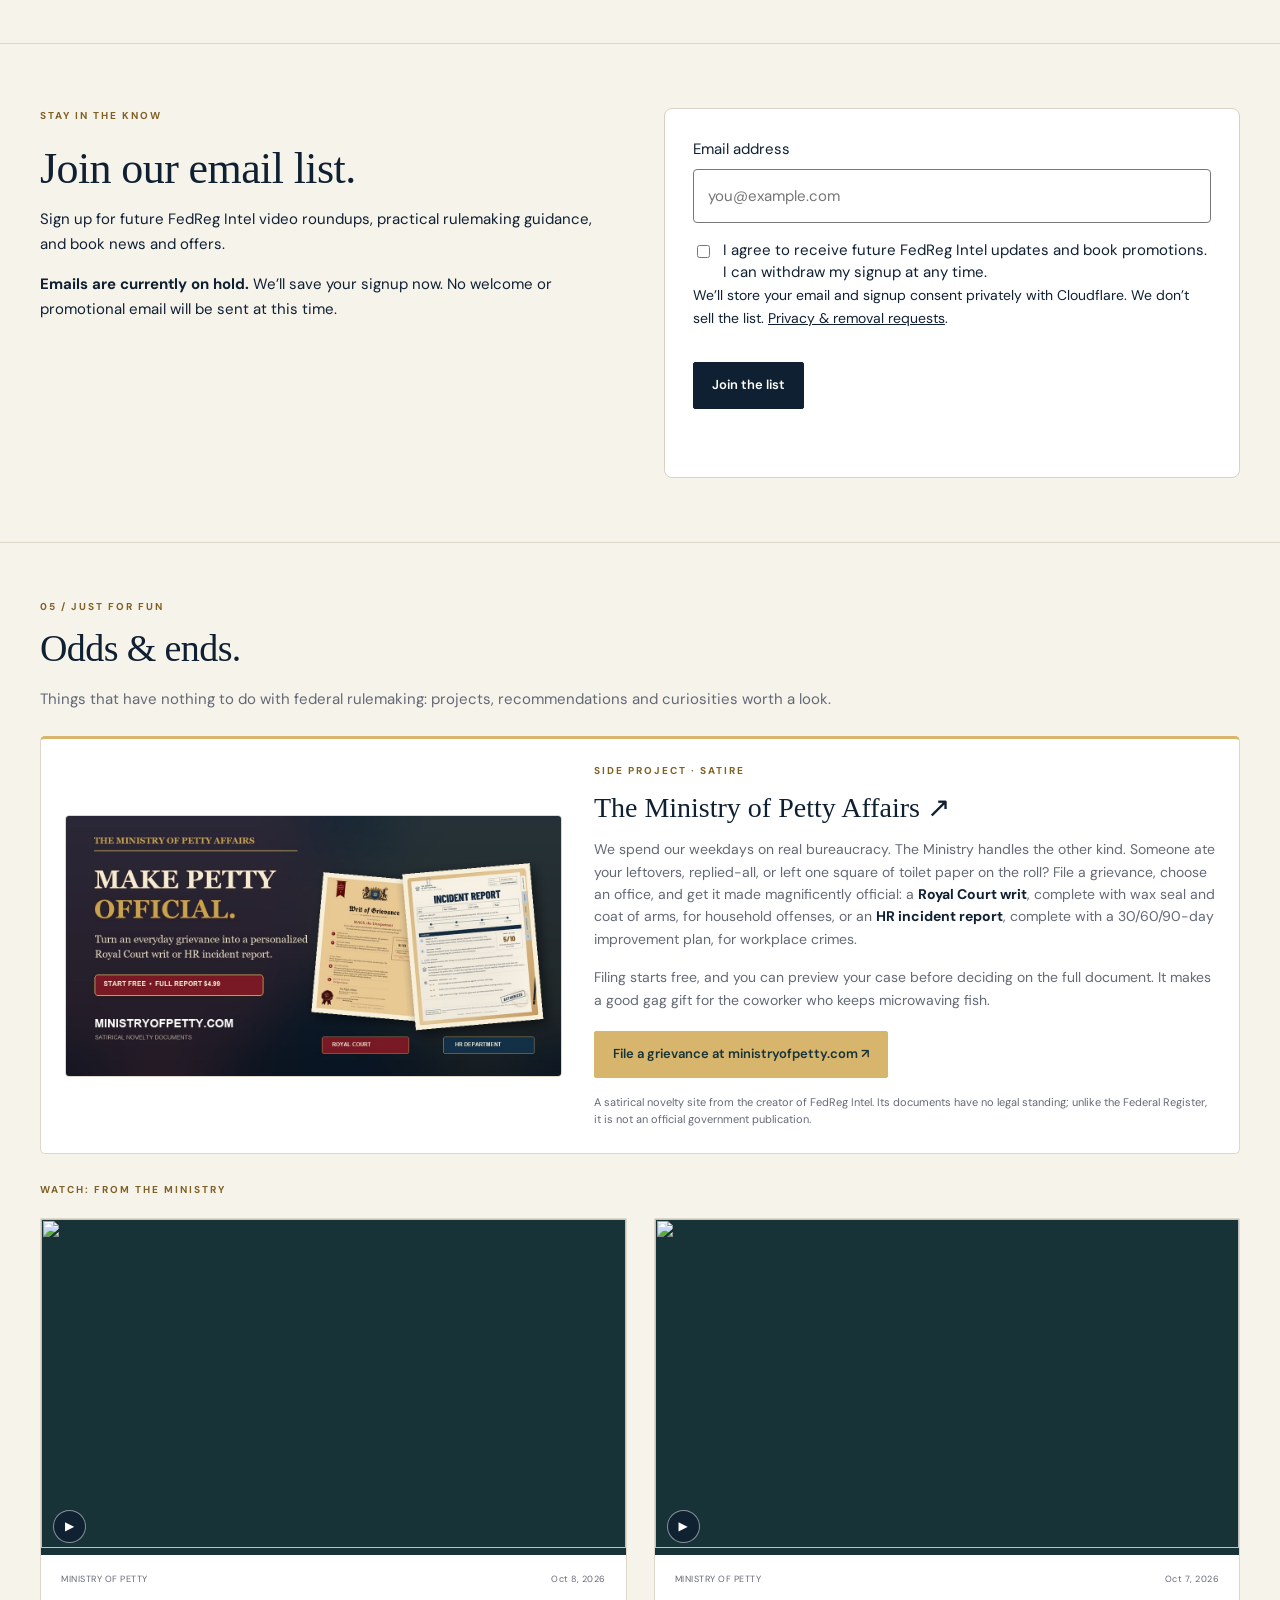
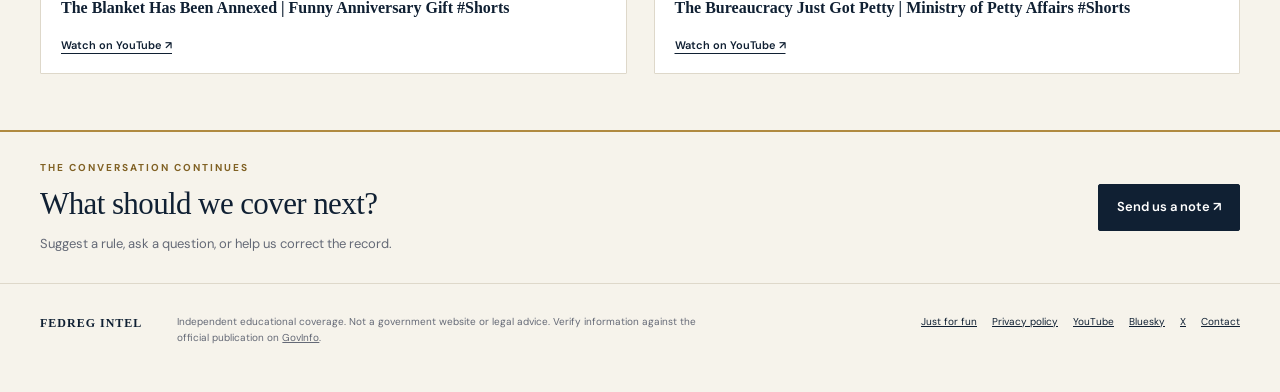
==== commit 0f1d7946: "Preserve crawlable pages on every deployment and add public-comment guide" ====
--- a/index.html
+++ b/index.html
@@ -2,7 +2,7 @@
 <html lang="en"><head><meta charset="utf-8"><meta name="viewport" content="width=device-width,initial-scale=1"><title>Federal Register Rules Open for Comment | FedReg Intel</title><meta name="description" content="Track Federal Register rules open for public comment, upcoming deadlines, plain-English briefings, and practical guidance for submitting useful comments."><meta name="theme-color" content="#102f35"><link rel="stylesheet" href="assets/site.css?v=course-20261009"><script src="assets/app.js?v=desk-20261009b" defer></script><script src="assets/signup.js" defer></script><script src="https://challenges.cloudflare.com/turnstile/v0/api.js" async defer></script><link rel="canonical" href="https://fedregintel.com/"><meta name="robots" content="index,follow,max-image-preview:large"><meta property="og:type" content="website"><meta property="og:site_name" content="FedReg Intel"><meta property="og:url" content="https://fedregintel.com/"><meta property="og:title" content="Federal Register Rules Open for Comment | FedReg Intel"><meta property="og:description" content="Track Federal Register rules open for public comment, upcoming deadlines, plain-English briefings, and practical guidance for submitting useful comments."><meta property="og:image" content="https://fedregintel.com/assets/book-cover.jpg"><meta property="og:image:alt" content="How to Comment on Federal Rules by Jarrett Paul Dudley"><meta name="twitter:card" content="summary_large_image"><meta name="twitter:title" content="Federal Register Rules Open for Comment | FedReg Intel"><meta name="twitter:description" content="Track Federal Register rules open for public comment, upcoming deadlines, plain-English briefings, and practical guidance for submitting useful comments."><meta name="twitter:image" content="https://fedregintel.com/assets/book-cover.jpg"><script type="application/ld+json">{"@context":"https://schema.org","@graph":[{"@type":"WebSite","@id":"https://fedregintel.com/#website","url":"https://fedregintel.com/","name":"FedReg Intel","alternateName":"The Public Participation Brief","description":"Independent, plain-English coverage of federal rules open for public comment.","inLanguage":"en-US","publisher":{"@id":"https://fedregintel.com/#org"}},{"@type":"Organization","@id":"https://fedregintel.com/#org","name":"FedReg Intel","url":"https://fedregintel.com/","logo":{"@type":"ImageObject","url":"https://fedregintel.com/assets/fedreg-intel-mark.svg","width":512,"height":512},"email":"hello@fedregintel.com","sameAs":["https://www.youtube.com/@FedRegIntel","https://bsky.app/profile/fedregintel.com","https://x.com/FedRegIntel"]},{"@type":"WebPage","@id":"https://fedregintel.com/#webpage","url":"https://fedregintel.com/","name":"FedReg Intel — Follow the rules. Have your say.","isPartOf":{"@id":"https://fedregintel.com/#website"},"about":{"@id":"https://fedregintel.com/#org"},"description":"Track federal rules and public comment deadlines, watch FedReg Intel briefings, and learn how to write a useful public comment."},{"@type":"Book","@id":"https://fedregintel.com/#book","name":"How to Comment on Federal Rules","author":{"@type":"Person","name":"Jarrett Paul Dudley"},"bookFormat":"https://schema.org/EBook","inLanguage":"en","image":"https://fedregintel.com/assets/book-cover.jpg","url":"https://www.amazon.com/dp/B0HL97PYTB","description":"A plain-English guide to finding federal proposals, understanding the rulemaking process, and writing a public comment with a clear point and useful evidence."}]}</script></head>
 <body><a class="skip" href="#rules">Skip to dashboard</a><header><div class="shell nav"><a class="brand" href="#"><span class="brand-mark" aria-hidden="true">F<span>R</span></span><span>FEDREG <b>INTEL</b><small>THE PUBLIC PARTICIPATION BRIEF</small></span></a><nav aria-label="Main navigation"><a href="#rules">Rule dashboard</a><a href="rules/#closing-this-week">Upcoming deadlines</a><a href="#videos">Video briefings</a><a href="#book">The book</a><a href="#course">Course</a><a href="#newsletter">Email list</a><a class="nav-cta" href="https://www.youtube.com/@FedRegIntel?sub_confirmation=1" target="_blank" rel="noopener">Subscribe ↗</a></nav></div></header>
 <main><section class="hero shell"><div><p class="eyebrow"><span class="dot"></span> INDEPENDENT INTELLIGENCE. PUBLIC SOURCES.</p><h1>Federal rules, in plain English.<br><em>Have your say.</em></h1><p class="hero-copy">Federal decisions shape everyday life. Find what’s changing, see when comments close, and understand where your voice fits.</p><div class="hero-actions"><a class="button" href="#rules">Explore the dashboard ↓</a><a class="text-link" href="#videos">Watch the latest briefing ↗</a></div></div><aside class="hero-book"><a href="#book"><img src="assets/book-cover.jpg" alt="How to Comment on Federal Rules by Jarrett Paul Dudley" width="300" height="480"></a><p>THE GUIDE TO MAKING YOUR VOICE HEARD</p><a class="text-link" href="https://www.amazon.com/dp/B0HL97PYTB" target="_blank" rel="noopener">Discover the book ↗</a></aside></section>
-<section id="rules" class="dashboard shell" aria-labelledby="rules-title"><div class="section-head"><div><p class="eyebrow">01 / THE RULEMAKING DESK</p><h2 id="rules-title">Federal rules, in focus.</h2></div><button class="secondary" id="refresh">↻ Refresh data</button></div><p class="section-intro">Search the Federal Register. Follow proposals, final rules, and opportunities to comment. <a class="text-link" href="rules/">See every rule open for comment →</a></p><div class="metrics"><div><span>Latest publication</span><strong id="metric-date">—</strong><small>Federal Register issue date</small></div><div><span>Rules in latest issue</span><strong id="metric-rules">—</strong><small>Final rules + proposed rules</small></div><div><span>Comments closing in 7 days</span><strong id="metric-closing">—</strong><small>Rules + proposed rules, routine notices excluded</small></div><div class="metric-accent"><span>Your next step</span><strong>Read. Respond.</strong><small>Review the document’s instructions</small></div></div>
+<section id="rules" class="dashboard shell" aria-labelledby="rules-title"><div class="section-head"><div><p class="eyebrow">01 / THE RULEMAKING DESK</p><h2 id="rules-title">Federal rules, in focus.</h2></div><button class="secondary" id="refresh">↻ Refresh data</button></div><p class="section-intro">Search the Federal Register. Follow proposals, final rules, and opportunities to comment. <a class="text-link" href="rules/">See every rule open for comment →</a> New to the process? <a class="text-link" href="/how-to-comment-on-federal-rules/">Learn how to write and submit a public comment →</a></p><div class="metrics"><div><span>Latest publication</span><strong id="metric-date">—</strong><small>Federal Register issue date</small></div><div><span>Rules in latest issue</span><strong id="metric-rules">—</strong><small>Final rules + proposed rules</small></div><div><span>Comments closing in 7 days</span><strong id="metric-closing">—</strong><small>Rules + proposed rules, routine notices excluded</small></div><div class="metric-accent"><span>Your next step</span><strong>Read. Respond.</strong><small>Review the document’s instructions</small></div></div>
 <div class="workspace"><div class="rule-panel"><form id="search-form" class="search-row"><label class="sr-only" for="query">Search federal rules</label><input id="query" type="search" placeholder="Search a topic, agency, or document number…"><button class="button" type="submit">Search</button></form><div class="filters"><label>Document type<select id="type"><option value="">Rules + proposals</option><option value="PRORULE">Proposed rules</option><option value="RULE">Final rules</option><option value="NOTICE">Notices</option><option value="PRESDOCU">Presidential documents</option></select></label><label>Comment window<select id="window"><option value="">All documents</option><option value="open">Deadline today or later</option><option value="soon">Closing in 7 days</option></select></label><label>Agency<select id="agency"><option value="">All agencies</option></select></label></div><div class="list-toolbar"><div class="tabs" aria-label="Rule list"><button class="tab active" id="all-tab" type="button" aria-pressed="true">All results</button><button class="tab" id="saved-tab" type="button" aria-pressed="false">My watchlist <span id="saved-count">0</span></button></div><span class="toolbar-right"><label class="routine-toggle"><input type="checkbox" id="routine"> Show routine notices</label><span id="result-count"></span></span></div><p id="rule-status" class="status" role="status">Loading Federal Register data…</p><div id="rule-list" aria-busy="true"><div class="loading">Opening the rulemaking desk…</div></div><div class="pagination"><button id="previous" class="secondary" disabled>← Previous</button><span id="page-label">Page 1</span><button id="next" class="secondary" disabled>Next →</button></div></div><aside class="desk-aside"><p class="eyebrow">DON’T MISS YOUR WINDOW</p><h3>Closing soon</h3><p class="muted">Comment deadlines in the next seven days.</p><div id="closing-list"><p>Loading deadlines…</p></div><a href="https://www.regulations.gov/" target="_blank" rel="noopener" class="text-link">Visit Regulations.gov ↗</a><div class="aside-note"><h4>A deadline is a starting point.</h4><p>Check the document for extensions, submission instructions, and the exact closing time before commenting.</p></div></aside></div><p class="source-note">Source: <a href="https://www.federalregister.gov/" target="_blank" rel="noopener">FederalRegister.gov</a>. Checks for updates every 5 minutes while this page is open. Publication and source availability determine when new items appear. Watchlists stay in this browser.</p></section>
 <section id="book" class="book-section"><div class="shell book-layout"><div class="book-art"><img src="assets/book-cover.jpg" alt="How to Comment on Federal Rules by Jarrett Paul Dudley book cover" loading="lazy" width="400" height="640"></div><div class="book-copy"><p class="eyebrow">02 / TURN UNDERSTANDING INTO ACTION</p><h2>You have a voice.<br>Learn how to use it.</h2><h3>How to Comment on Federal Rules</h3><p class="byline">BY JARRETT PAUL DUDLEY</p><p>A plain-English guide to finding federal proposals, understanding the process, and writing a public comment with a clear point and useful evidence.</p><ul><li>Find and read the rules that affect you.</li><li>Build your comment with a practical, five-part structure.</li><li>Navigate Regulations.gov with templates and a checklist.</li></ul><a class="button gold" href="https://www.amazon.com/dp/B0HL97PYTB" target="_blank" rel="noopener">Get the book on Amazon ↗</a><small>Kindle edition · Current pricing and availability on Amazon</small></div></div></section>
 <section id="course" class="course-section" style="background:#102033;color:#f4eddc;margin:0;padding:55px 0;border-block:1px solid #d7b56d"><div class="shell course-layout"><a class="course-cover" href="https://fedregintel.com/course/"><span class="course-cover-inner"><span class="course-seal" aria-hidden="true">§</span><span class="course-kicker">PREMIUM COURSE</span><h2>Master Federal Rulemaking</h2><span class="course-rule" aria-hidden="true"></span><span class="course-facts">10 modules · Video lessons · Quizzes · Certificate</span></span></a><div class="course-copy"><p class="eyebrow" style="color:#d7b56d;margin-bottom:16px">COMPREHENSIVE TRAINING</p><h3 class="course-pitch">Master the federal rulemaking process with video lessons, interactive quizzes, and shareable certificates. Learn at your own pace, with a video lesson for every module.</h3><div class="course-plans"><div style="border:1px solid #d7b56d66;padding:20px;border-radius:2px"><p style="font-size:10px;letter-spacing:2px;color:#d7b56d;margin:0 0 12px;font-weight:600">ASSOCIATE</p><p style="font-size:32px;margin:0;color:#d7b56d;font-weight:600">$49</p><ul style="list-style:none;padding:16px 0 0;margin:0;font-size:13px;color:#ddd9ce;line-height:1.8"><li>✓ 5 core modules</li><li>✓ Video lessons</li><li>✓ Interactive quizzes</li><li>✓ Certificate</li></ul></div><div style="border:2px solid #d7b56d;padding:20px;border-radius:2px;position:relative;background:#102033"><span style="position:absolute;top:-14px;left:20px;background:#d7b56d;color:#102033;padding:4px 12px;font-size:10px;font-weight:700;letter-spacing:1px">BEST VALUE</span><p style="font-size:10px;letter-spacing:2px;color:#d7b56d;margin:0 0 12px;font-weight:600">CERTIFIED</p><p style="font-size:32px;margin:0;color:#d7b56d;font-weight:600">$149</p><ul style="list-style:none;padding:16px 0 0;margin:0;font-size:13px;color:#ddd9ce;line-height:1.8"><li>✓ All 10 modules</li><li>✓ Video lessons</li><li>✓ Interactive quizzes</li><li>✓ Certificate</li></ul></div></div><a href="https://fedregintel.com/course/" style="display:inline-block;background:#d7b56d;color:#102033;border:1px solid #d7b56d;border-radius:2px;padding:12px 18px;font-weight:600;font-size:13px;text-decoration:none;margin-top:8px;cursor:pointer">Enroll now ↗</a><p style="font-size:11px;color:#c6c4bb;margin:16px 0 0">Automatic enrollment. Lifetime access. Shareable certificates.</p></div></div></section>
@@ -28,3 +28,4 @@
 <section id="fun" class="shell fun-section" aria-labelledby="fun-title"><div class="section-head"><div><p class="eyebrow">05 / JUST FOR FUN</p><h2 id="fun-title">Odds &amp; ends.</h2></div></div><p class="section-intro">Things that have nothing to do with federal rulemaking: projects, recommendations and curiosities worth a look.</p><ul class="fun-list"><!-- To add an item, replace the "Coming soon" line with one <li> per item:
      <li><a href="https://example.com" target="_blank" rel="noopener">Title ↗</a><span>One sentence on what it is and why it is here.</span></li> --><li class="fun-feature"><a class="fun-image" href="https://ministryofpetty.com/" target="_blank" rel="noopener"><img src="assets/ministry-of-petty.jpg" alt="The Ministry of Petty Affairs: a Royal Court writ and an HR incident report" loading="lazy" width="1200" height="630"></a><div class="fun-copy"><p class="eyebrow">SIDE PROJECT · SATIRE</p><h3><a href="https://ministryofpetty.com/" target="_blank" rel="noopener">The Ministry of Petty Affairs ↗</a></h3><p>We spend our weekdays on real bureaucracy. The Ministry handles the other kind. Someone ate your leftovers, replied-all, or left one square of toilet paper on the roll? File a grievance, choose an office, and get it made magnificently official: a <strong>Royal Court writ</strong>, complete with wax seal and coat of arms, for household offenses, or an <strong>HR incident report</strong>, complete with a 30/60/90-day improvement plan, for workplace crimes.</p><p>Filing starts free, and you can preview your case before deciding on the full document. It makes a good gag gift for the coworker who keeps microwaving fish.</p><p class="fun-links"><a class="button gold" href="https://ministryofpetty.com/" target="_blank" rel="noopener">File a grievance at ministryofpetty.com ↗</a></p><small>A satirical novelty site from the creator of FedReg Intel. Its documents have no legal standing; unlike the Federal Register, it is not an official government publication.</small></div></li></ul><div id="petty-videos-wrap" class="petty-videos" hidden><p class="eyebrow">WATCH: FROM THE MINISTRY</p><div id="petty-videos" class="video-grid petty-grid"></div></div></section>
 <section id="feedback" class="shell contact-band"><div><p class="eyebrow">THE CONVERSATION CONTINUES</p><h2>What should we cover next?</h2><p>Suggest a rule, ask a question, or help us correct the record.</p></div><a class="button" href="mailto:hello@fedregintel.com?subject=FedReg%20Intel%20feedback">Send us a note ↗</a></section></main><footer class="shell"><a class="footer-brand" href="#">FEDREG INTEL</a><p>Independent educational coverage. Not a government website or legal advice. Verify information against the official publication on <a href="https://www.govinfo.gov/">GovInfo</a>.</p><div><a href="#fun">Just for fun</a><a href="privacy.html">Privacy policy</a><a href="https://www.youtube.com/@FedRegIntel">YouTube</a><a href="https://bsky.app/profile/fedregintel.com" rel="me noopener">Bluesky</a><a href="https://x.com/FedRegIntel" rel="me noopener">X</a><a href="mailto:hello@fedregintel.com">Contact</a></div></footer><noscript><p class="shell">Enable JavaScript for the live dashboard, or <a href="https://www.federalregister.gov/documents/search">search the Federal Register directly</a>.</p></noscript></body></html>
+
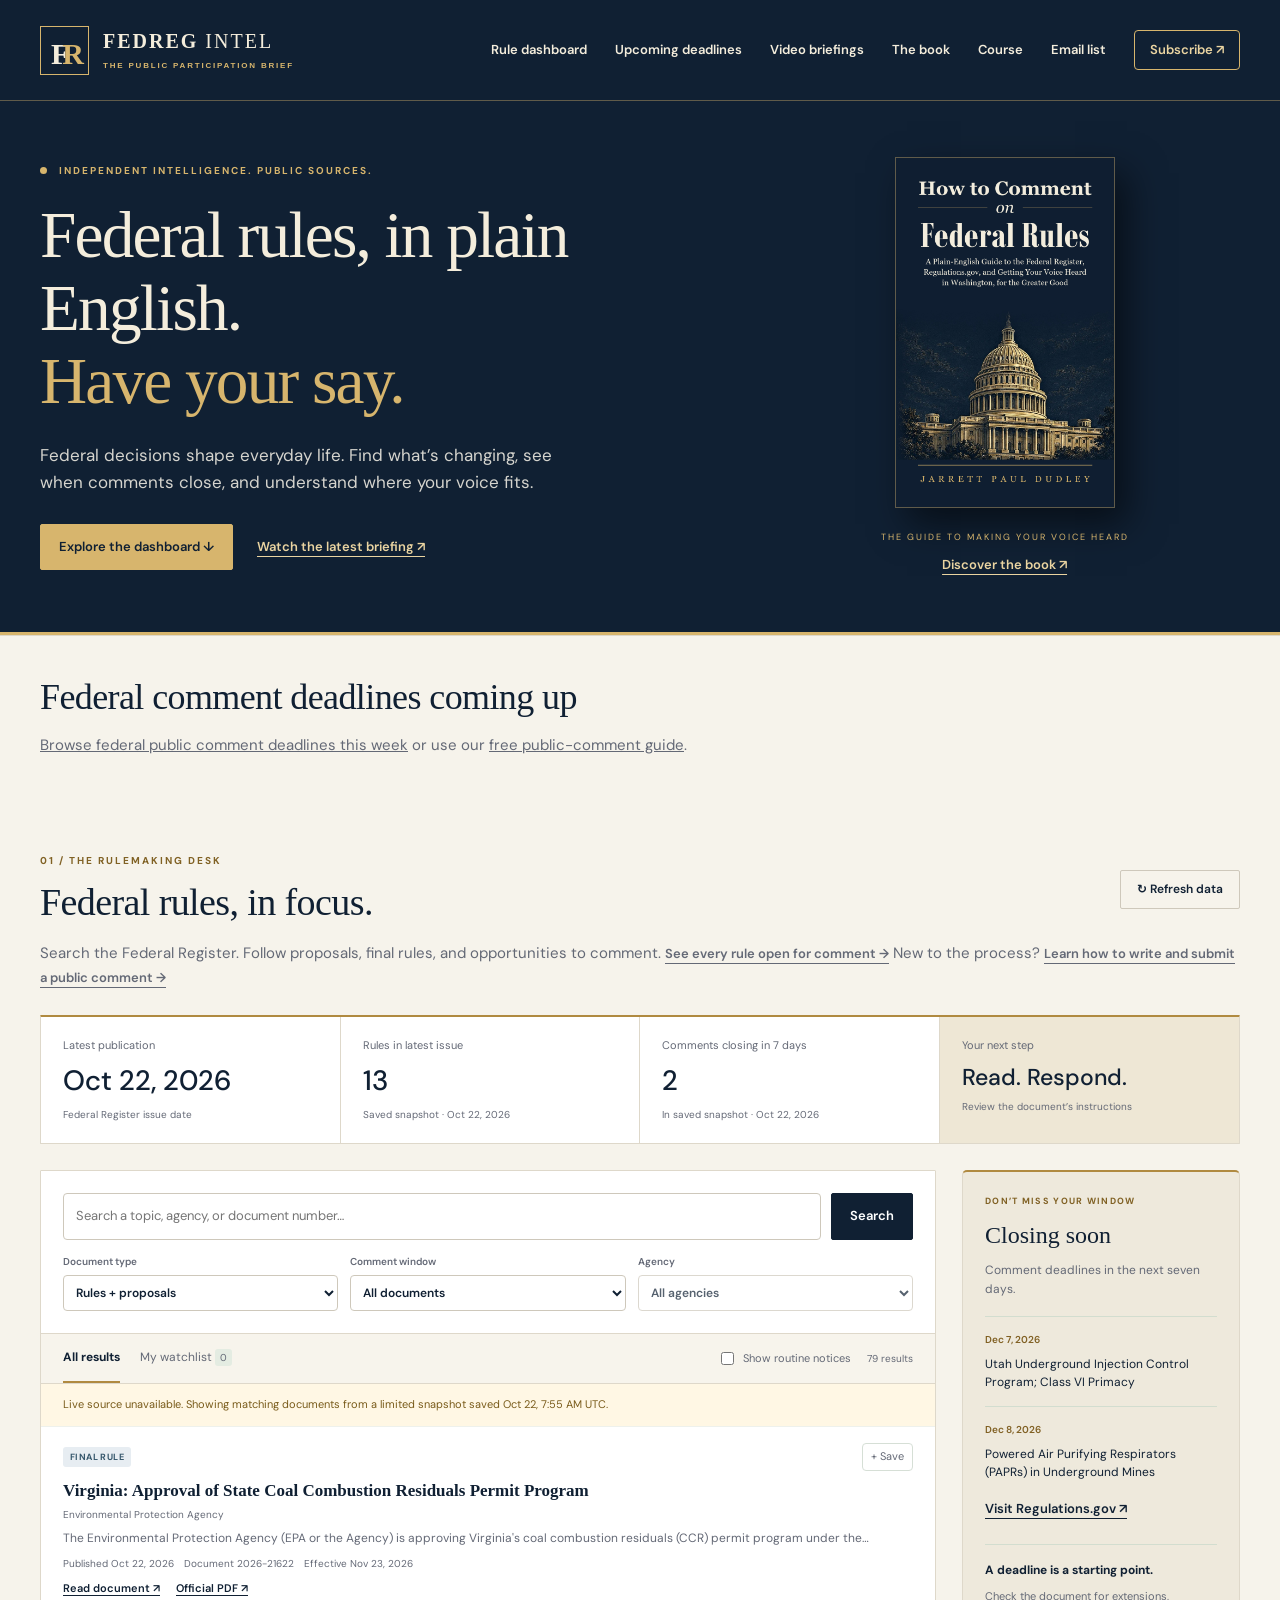
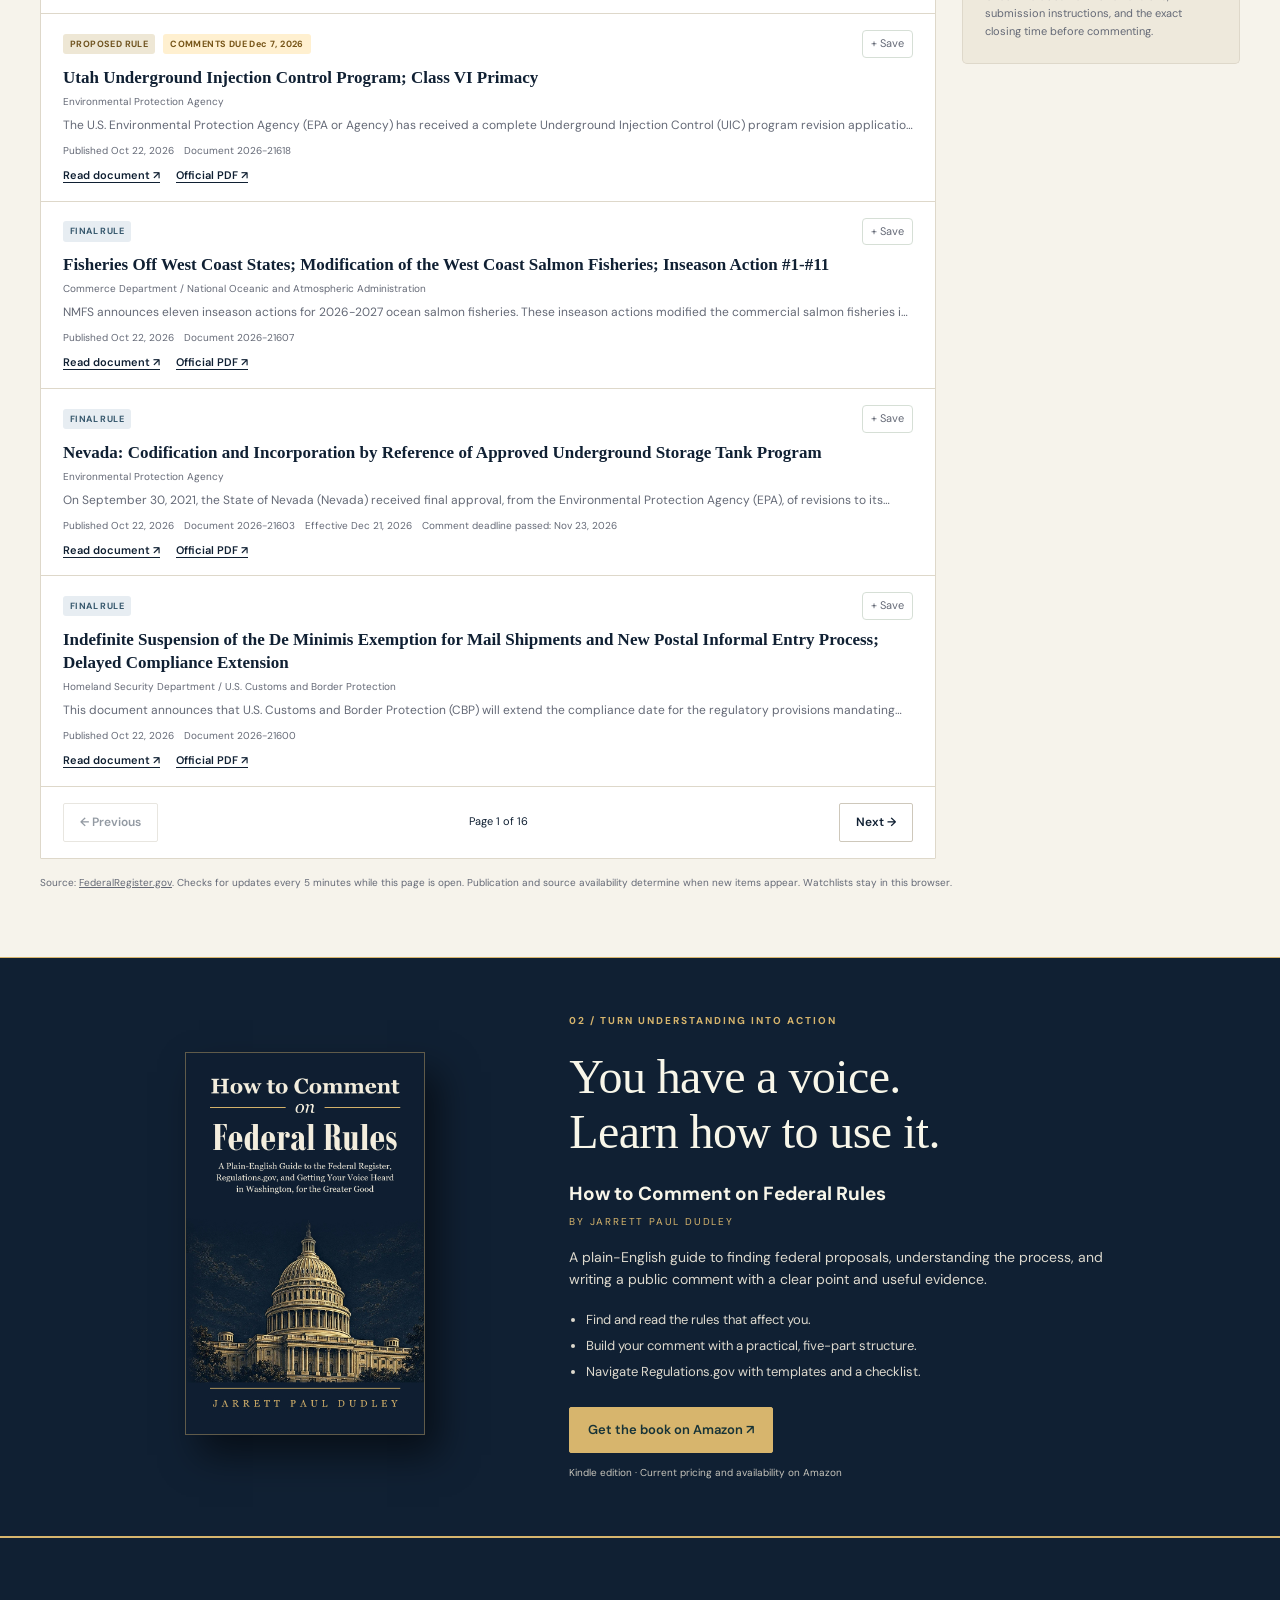
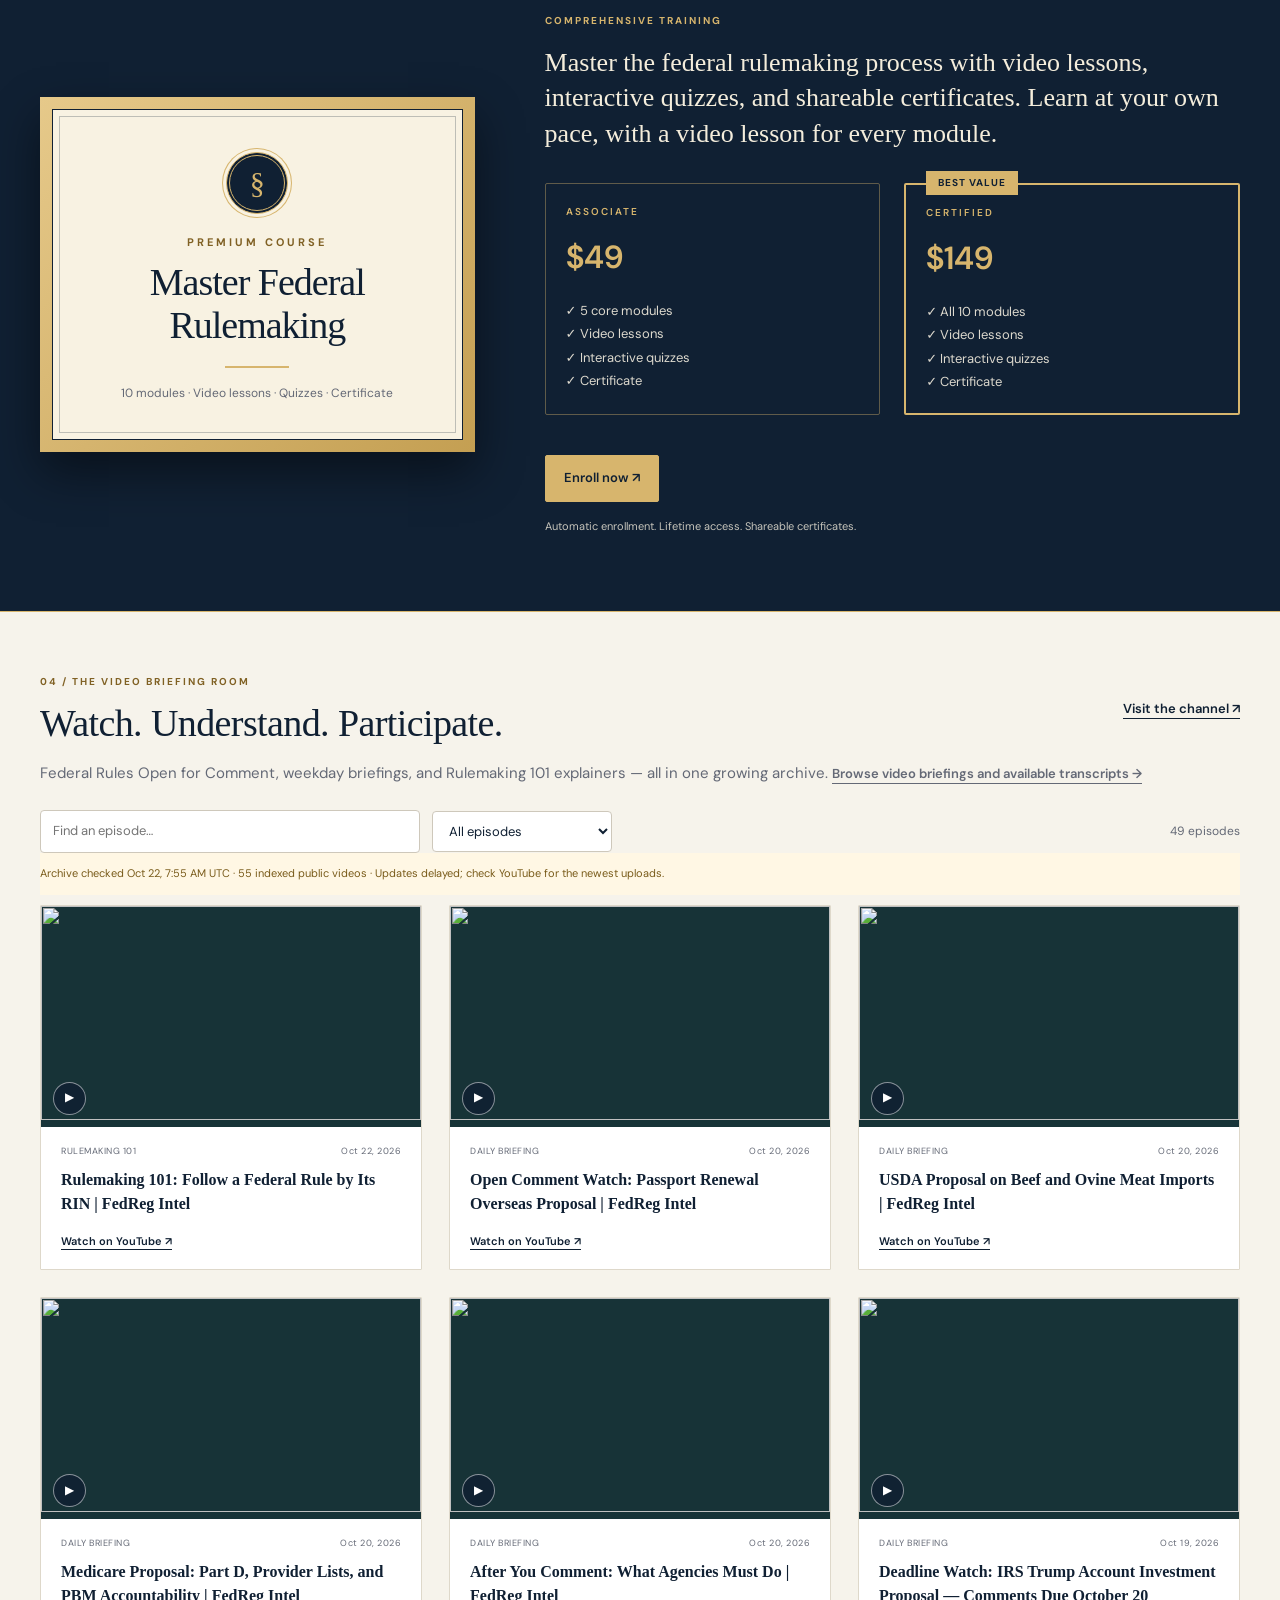
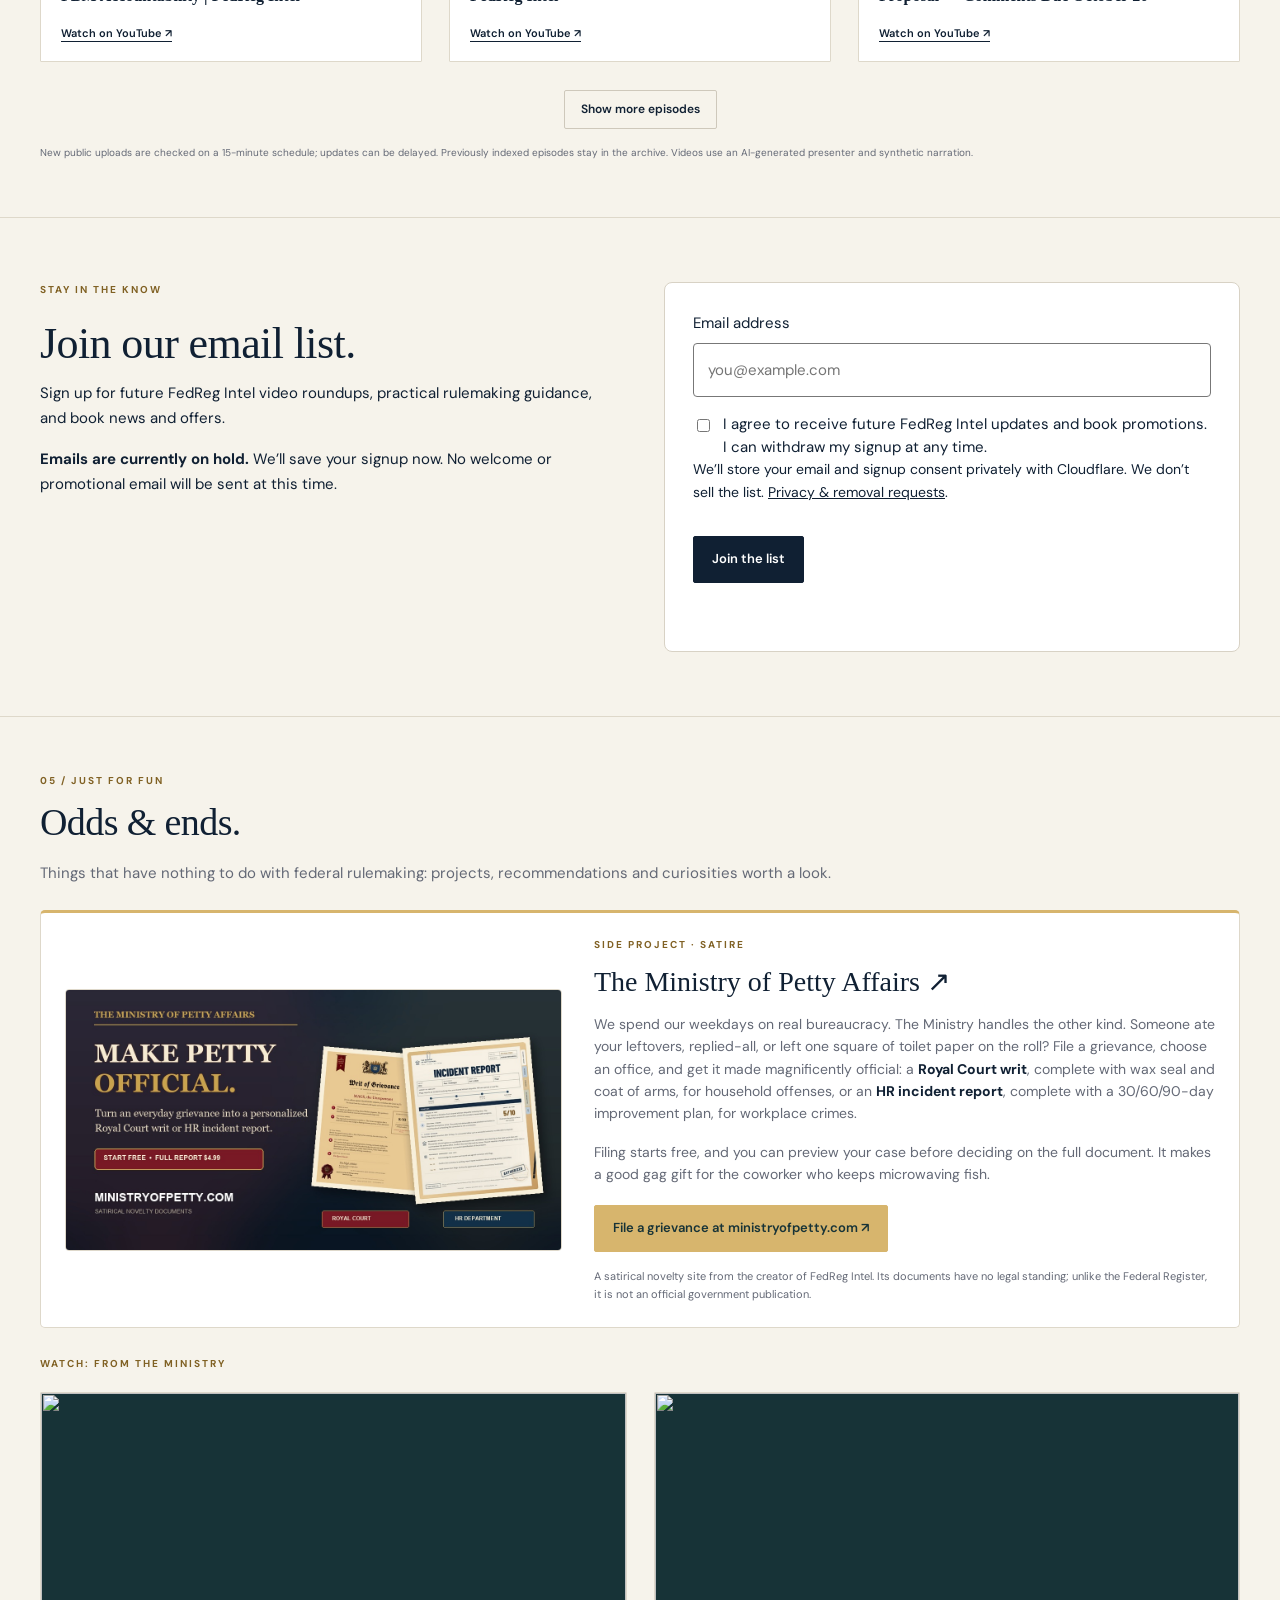
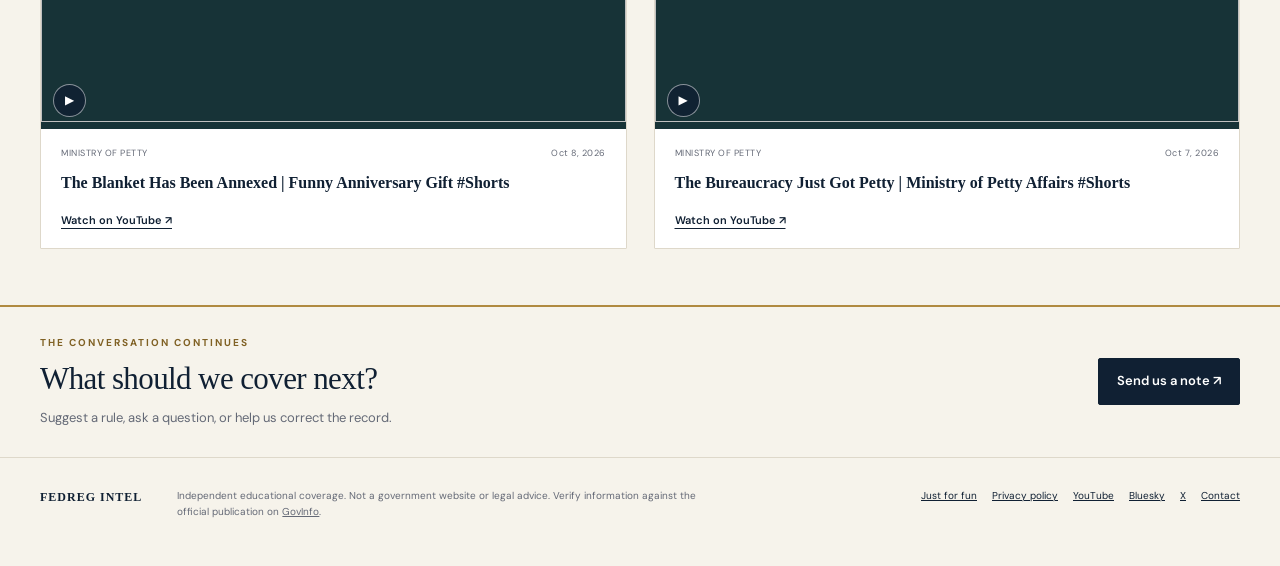
==== commit 25235155: "Add weekly comment deadline hub, homepage coverage links and visitor sharing" ====
--- a/index.html
+++ b/index.html
@@ -1,7 +1,8 @@
 <!doctype html>
 <html lang="en"><head><meta charset="utf-8"><meta name="viewport" content="width=device-width,initial-scale=1"><title>Federal Register Rules Open for Comment | FedReg Intel</title><meta name="description" content="Track Federal Register rules open for public comment, upcoming deadlines, plain-English briefings, and practical guidance for submitting useful comments."><meta name="theme-color" content="#102f35"><link rel="stylesheet" href="assets/site.css?v=course-20261009"><script src="assets/app.js?v=desk-20261009b" defer></script><script src="assets/signup.js" defer></script><script src="https://challenges.cloudflare.com/turnstile/v0/api.js" async defer></script><link rel="canonical" href="https://fedregintel.com/"><meta name="robots" content="index,follow,max-image-preview:large"><meta property="og:type" content="website"><meta property="og:site_name" content="FedReg Intel"><meta property="og:url" content="https://fedregintel.com/"><meta property="og:title" content="Federal Register Rules Open for Comment | FedReg Intel"><meta property="og:description" content="Track Federal Register rules open for public comment, upcoming deadlines, plain-English briefings, and practical guidance for submitting useful comments."><meta property="og:image" content="https://fedregintel.com/assets/book-cover.jpg"><meta property="og:image:alt" content="How to Comment on Federal Rules by Jarrett Paul Dudley"><meta name="twitter:card" content="summary_large_image"><meta name="twitter:title" content="Federal Register Rules Open for Comment | FedReg Intel"><meta name="twitter:description" content="Track Federal Register rules open for public comment, upcoming deadlines, plain-English briefings, and practical guidance for submitting useful comments."><meta name="twitter:image" content="https://fedregintel.com/assets/book-cover.jpg"><script type="application/ld+json">{"@context":"https://schema.org","@graph":[{"@type":"WebSite","@id":"https://fedregintel.com/#website","url":"https://fedregintel.com/","name":"FedReg Intel","alternateName":"The Public Participation Brief","description":"Independent, plain-English coverage of federal rules open for public comment.","inLanguage":"en-US","publisher":{"@id":"https://fedregintel.com/#org"}},{"@type":"Organization","@id":"https://fedregintel.com/#org","name":"FedReg Intel","url":"https://fedregintel.com/","logo":{"@type":"ImageObject","url":"https://fedregintel.com/assets/fedreg-intel-mark.svg","width":512,"height":512},"email":"hello@fedregintel.com","sameAs":["https://www.youtube.com/@FedRegIntel","https://bsky.app/profile/fedregintel.com","https://x.com/FedRegIntel"]},{"@type":"WebPage","@id":"https://fedregintel.com/#webpage","url":"https://fedregintel.com/","name":"FedReg Intel — Follow the rules. Have your say.","isPartOf":{"@id":"https://fedregintel.com/#website"},"about":{"@id":"https://fedregintel.com/#org"},"description":"Track federal rules and public comment deadlines, watch FedReg Intel briefings, and learn how to write a useful public comment."},{"@type":"Book","@id":"https://fedregintel.com/#book","name":"How to Comment on Federal Rules","author":{"@type":"Person","name":"Jarrett Paul Dudley"},"bookFormat":"https://schema.org/EBook","inLanguage":"en","image":"https://fedregintel.com/assets/book-cover.jpg","url":"https://www.amazon.com/dp/B0HL97PYTB","description":"A plain-English guide to finding federal proposals, understanding the rulemaking process, and writing a public comment with a clear point and useful evidence."}]}</script></head>
-<body><a class="skip" href="#rules">Skip to dashboard</a><header><div class="shell nav"><a class="brand" href="#"><span class="brand-mark" aria-hidden="true">F<span>R</span></span><span>FEDREG <b>INTEL</b><small>THE PUBLIC PARTICIPATION BRIEF</small></span></a><nav aria-label="Main navigation"><a href="#rules">Rule dashboard</a><a href="rules/#closing-this-week">Upcoming deadlines</a><a href="#videos">Video briefings</a><a href="#book">The book</a><a href="#course">Course</a><a href="#newsletter">Email list</a><a class="nav-cta" href="https://www.youtube.com/@FedRegIntel?sub_confirmation=1" target="_blank" rel="noopener">Subscribe ↗</a></nav></div></header>
+<body><a class="skip" href="#rules">Skip to dashboard</a><header><div class="shell nav"><a class="brand" href="#"><span class="brand-mark" aria-hidden="true">F<span>R</span></span><span>FEDREG <b>INTEL</b><small>THE PUBLIC PARTICIPATION BRIEF</small></span></a><nav aria-label="Main navigation"><a href="#rules">Rule dashboard</a><a href="/federal-comment-deadlines/">Upcoming deadlines</a><a href="#videos">Video briefings</a><a href="#book">The book</a><a href="#course">Course</a><a href="#newsletter">Email list</a><a class="nav-cta" href="https://www.youtube.com/@FedRegIntel?sub_confirmation=1" target="_blank" rel="noopener">Subscribe ↗</a></nav></div></header>
 <main><section class="hero shell"><div><p class="eyebrow"><span class="dot"></span> INDEPENDENT INTELLIGENCE. PUBLIC SOURCES.</p><h1>Federal rules, in plain English.<br><em>Have your say.</em></h1><p class="hero-copy">Federal decisions shape everyday life. Find what’s changing, see when comments close, and understand where your voice fits.</p><div class="hero-actions"><a class="button" href="#rules">Explore the dashboard ↓</a><a class="text-link" href="#videos">Watch the latest briefing ↗</a></div></div><aside class="hero-book"><a href="#book"><img src="assets/book-cover.jpg" alt="How to Comment on Federal Rules by Jarrett Paul Dudley" width="300" height="480"></a><p>THE GUIDE TO MAKING YOUR VOICE HEARD</p><a class="text-link" href="https://www.amazon.com/dp/B0HL97PYTB" target="_blank" rel="noopener">Discover the book ↗</a></aside></section>
+<!-- deadline-preview:start --><section class="shell deadline-preview"><h2>Federal comment deadlines coming up</h2><p><a href="/federal-comment-deadlines/">Browse federal public comment deadlines this week</a> or use our <a href="/how-to-comment-on-federal-rules/">free public-comment guide</a>.</p></section><!-- deadline-preview:end -->
 <section id="rules" class="dashboard shell" aria-labelledby="rules-title"><div class="section-head"><div><p class="eyebrow">01 / THE RULEMAKING DESK</p><h2 id="rules-title">Federal rules, in focus.</h2></div><button class="secondary" id="refresh">↻ Refresh data</button></div><p class="section-intro">Search the Federal Register. Follow proposals, final rules, and opportunities to comment. <a class="text-link" href="rules/">See every rule open for comment →</a> New to the process? <a class="text-link" href="/how-to-comment-on-federal-rules/">Learn how to write and submit a public comment →</a></p><div class="metrics"><div><span>Latest publication</span><strong id="metric-date">—</strong><small>Federal Register issue date</small></div><div><span>Rules in latest issue</span><strong id="metric-rules">—</strong><small>Final rules + proposed rules</small></div><div><span>Comments closing in 7 days</span><strong id="metric-closing">—</strong><small>Rules + proposed rules, routine notices excluded</small></div><div class="metric-accent"><span>Your next step</span><strong>Read. Respond.</strong><small>Review the document’s instructions</small></div></div>
 <div class="workspace"><div class="rule-panel"><form id="search-form" class="search-row"><label class="sr-only" for="query">Search federal rules</label><input id="query" type="search" placeholder="Search a topic, agency, or document number…"><button class="button" type="submit">Search</button></form><div class="filters"><label>Document type<select id="type"><option value="">Rules + proposals</option><option value="PRORULE">Proposed rules</option><option value="RULE">Final rules</option><option value="NOTICE">Notices</option><option value="PRESDOCU">Presidential documents</option></select></label><label>Comment window<select id="window"><option value="">All documents</option><option value="open">Deadline today or later</option><option value="soon">Closing in 7 days</option></select></label><label>Agency<select id="agency"><option value="">All agencies</option></select></label></div><div class="list-toolbar"><div class="tabs" aria-label="Rule list"><button class="tab active" id="all-tab" type="button" aria-pressed="true">All results</button><button class="tab" id="saved-tab" type="button" aria-pressed="false">My watchlist <span id="saved-count">0</span></button></div><span class="toolbar-right"><label class="routine-toggle"><input type="checkbox" id="routine"> Show routine notices</label><span id="result-count"></span></span></div><p id="rule-status" class="status" role="status">Loading Federal Register data…</p><div id="rule-list" aria-busy="true"><div class="loading">Opening the rulemaking desk…</div></div><div class="pagination"><button id="previous" class="secondary" disabled>← Previous</button><span id="page-label">Page 1</span><button id="next" class="secondary" disabled>Next →</button></div></div><aside class="desk-aside"><p class="eyebrow">DON’T MISS YOUR WINDOW</p><h3>Closing soon</h3><p class="muted">Comment deadlines in the next seven days.</p><div id="closing-list"><p>Loading deadlines…</p></div><a href="https://www.regulations.gov/" target="_blank" rel="noopener" class="text-link">Visit Regulations.gov ↗</a><div class="aside-note"><h4>A deadline is a starting point.</h4><p>Check the document for extensions, submission instructions, and the exact closing time before commenting.</p></div></aside></div><p class="source-note">Source: <a href="https://www.federalregister.gov/" target="_blank" rel="noopener">FederalRegister.gov</a>. Checks for updates every 5 minutes while this page is open. Publication and source availability determine when new items appear. Watchlists stay in this browser.</p></section>
 <section id="book" class="book-section"><div class="shell book-layout"><div class="book-art"><img src="assets/book-cover.jpg" alt="How to Comment on Federal Rules by Jarrett Paul Dudley book cover" loading="lazy" width="400" height="640"></div><div class="book-copy"><p class="eyebrow">02 / TURN UNDERSTANDING INTO ACTION</p><h2>You have a voice.<br>Learn how to use it.</h2><h3>How to Comment on Federal Rules</h3><p class="byline">BY JARRETT PAUL DUDLEY</p><p>A plain-English guide to finding federal proposals, understanding the process, and writing a public comment with a clear point and useful evidence.</p><ul><li>Find and read the rules that affect you.</li><li>Build your comment with a practical, five-part structure.</li><li>Navigate Regulations.gov with templates and a checklist.</li></ul><a class="button gold" href="https://www.amazon.com/dp/B0HL97PYTB" target="_blank" rel="noopener">Get the book on Amazon ↗</a><small>Kindle edition · Current pricing and availability on Amazon</small></div></div></section>
--- a/assets/site.css
+++ b/assets/site.css
@@ -25,3 +25,5 @@
 .course-layout{display:grid;grid-template-columns:1fr 1.6fr;gap:70px;align-items:center}.course-cover{display:block;background:linear-gradient(135deg,#e6c98a,#c49f52);padding:12px;box-shadow:0 20px 45px #0007;text-decoration:none;transition:transform .2s}.course-cover:hover{transform:translateY(-3px)}.course-cover-inner{display:block;background:#f8f2e2;border:1px solid #102033;outline:1px solid #10203340;outline-offset:-8px;padding:42px 30px 36px;color:#102033;text-align:center}.course-seal{display:inline-grid;place-items:center;width:62px;height:62px;border-radius:50%;background:#102033;color:#d7b56d;font:30px/1 Georgia,serif;border:4px double #d7b56d;box-shadow:0 0 0 3px #f8f2e2,0 0 0 4px #d7b56d;margin-bottom:20px}.course-kicker{display:block;font-size:11px;letter-spacing:3px;font-weight:700;color:#806124;margin-bottom:10px}.course-cover h2{font-family:Georgia,'Times New Roman',serif;font-weight:400;font-size:38px;line-height:1.12;letter-spacing:-1px;margin:0;color:#102033}.course-rule{display:block;width:64px;height:2px;background:#d7b56d;margin:20px auto 16px}.course-facts{display:block;font-size:12px;color:#646976}.course-copy{padding:20px 0}.course-pitch{font-family:Georgia,serif;font-size:26px;font-weight:400;margin:0 0 16px;line-height:1.35;color:#f4eddc}.course-plans{display:grid;grid-template-columns:1fr 1fr;gap:24px;margin:32px 0}
 @media(max-width:900px){.course-layout{grid-template-columns:1fr;gap:28px}.course-cover{max-width:440px;width:100%;margin:0 auto}.course-copy{padding:0}.course-pitch{font-size:21px}}
 @media(max-width:420px){.course-plans{grid-template-columns:1fr;gap:26px}.course-cover h2{font-size:31px}.course-cover-inner{padding:34px 20px 28px}}
+
+.deadline-preview{padding-top:32px;padding-bottom:32px;border-top:1px solid var(--line)}.deadline-preview h2{font-family:Georgia,serif;font-size:clamp(25px,3vw,36px);font-weight:400;line-height:1.2;margin:8px 0 14px}.deadline-preview .rule-index{margin-bottom:18px}.deadline-preview .closing-item a{font-size:16px}.deadline-preview>p:not(.eyebrow){color:var(--muted)}
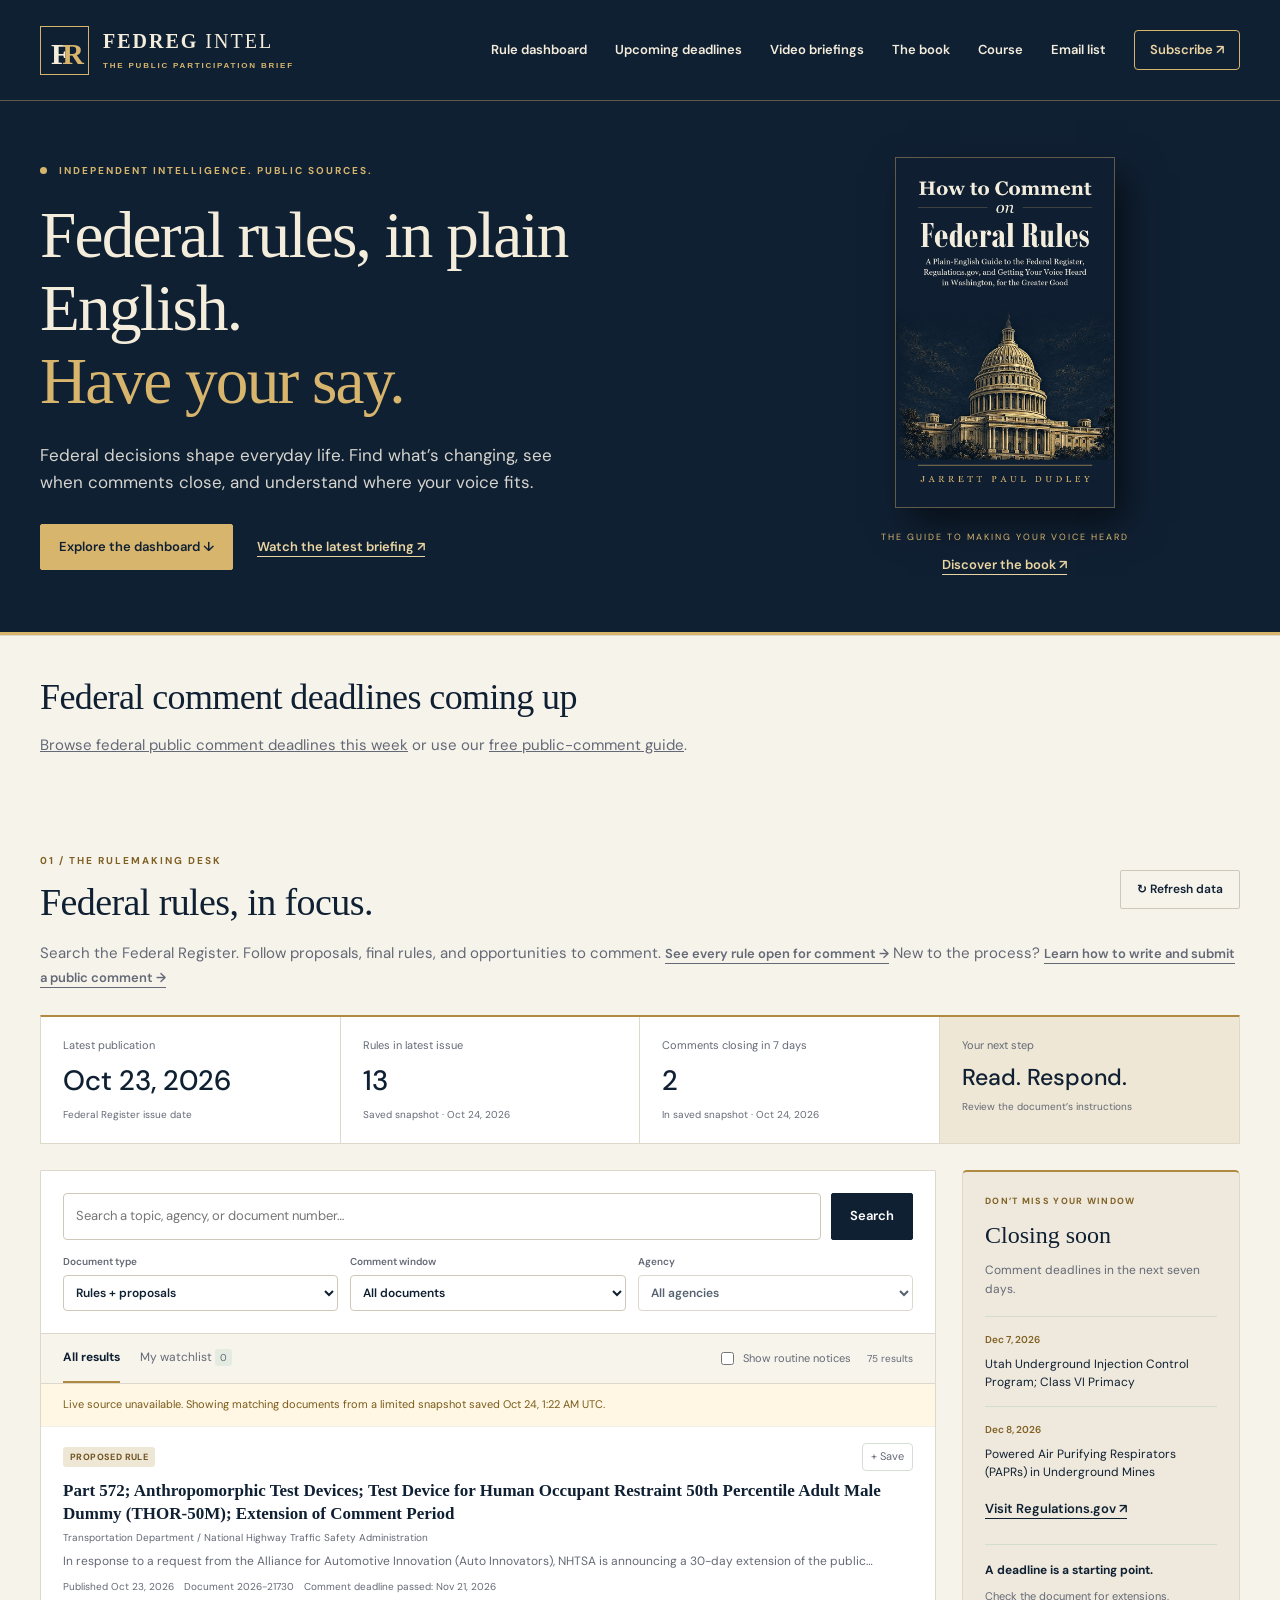
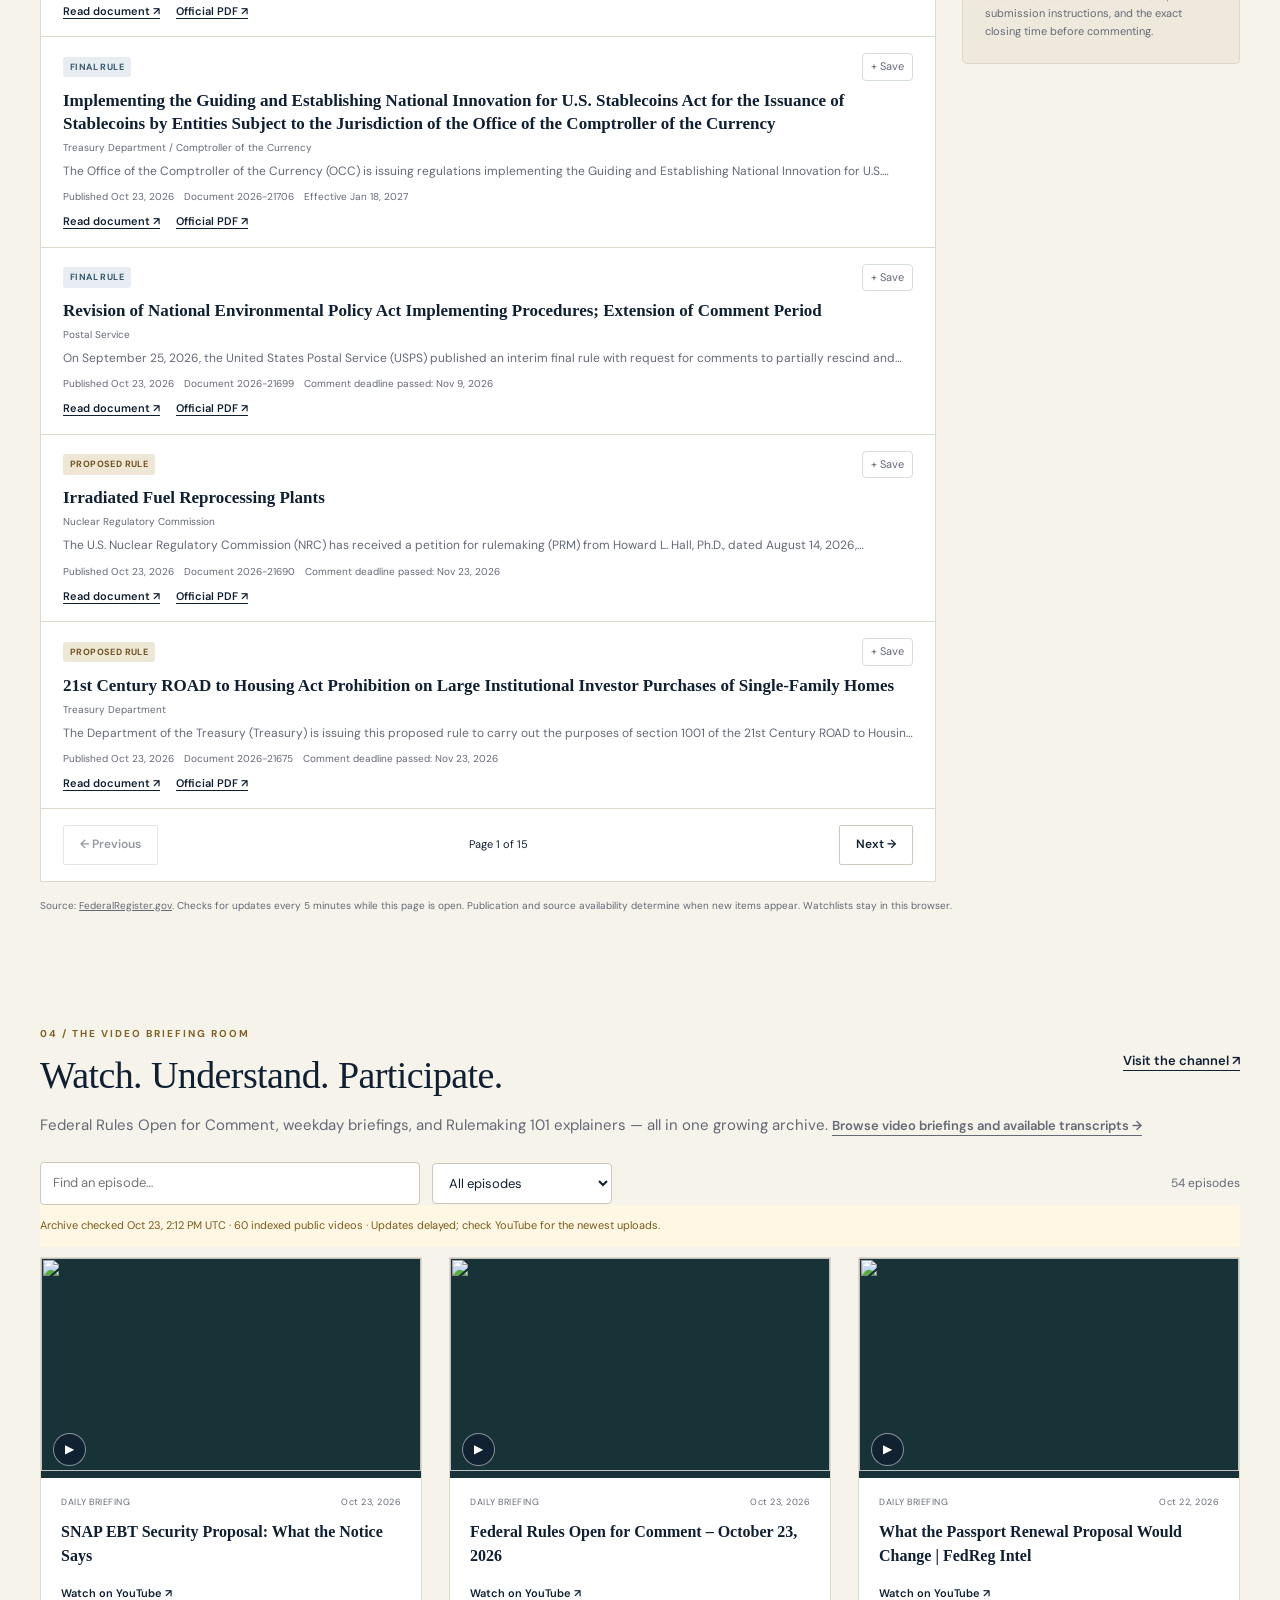
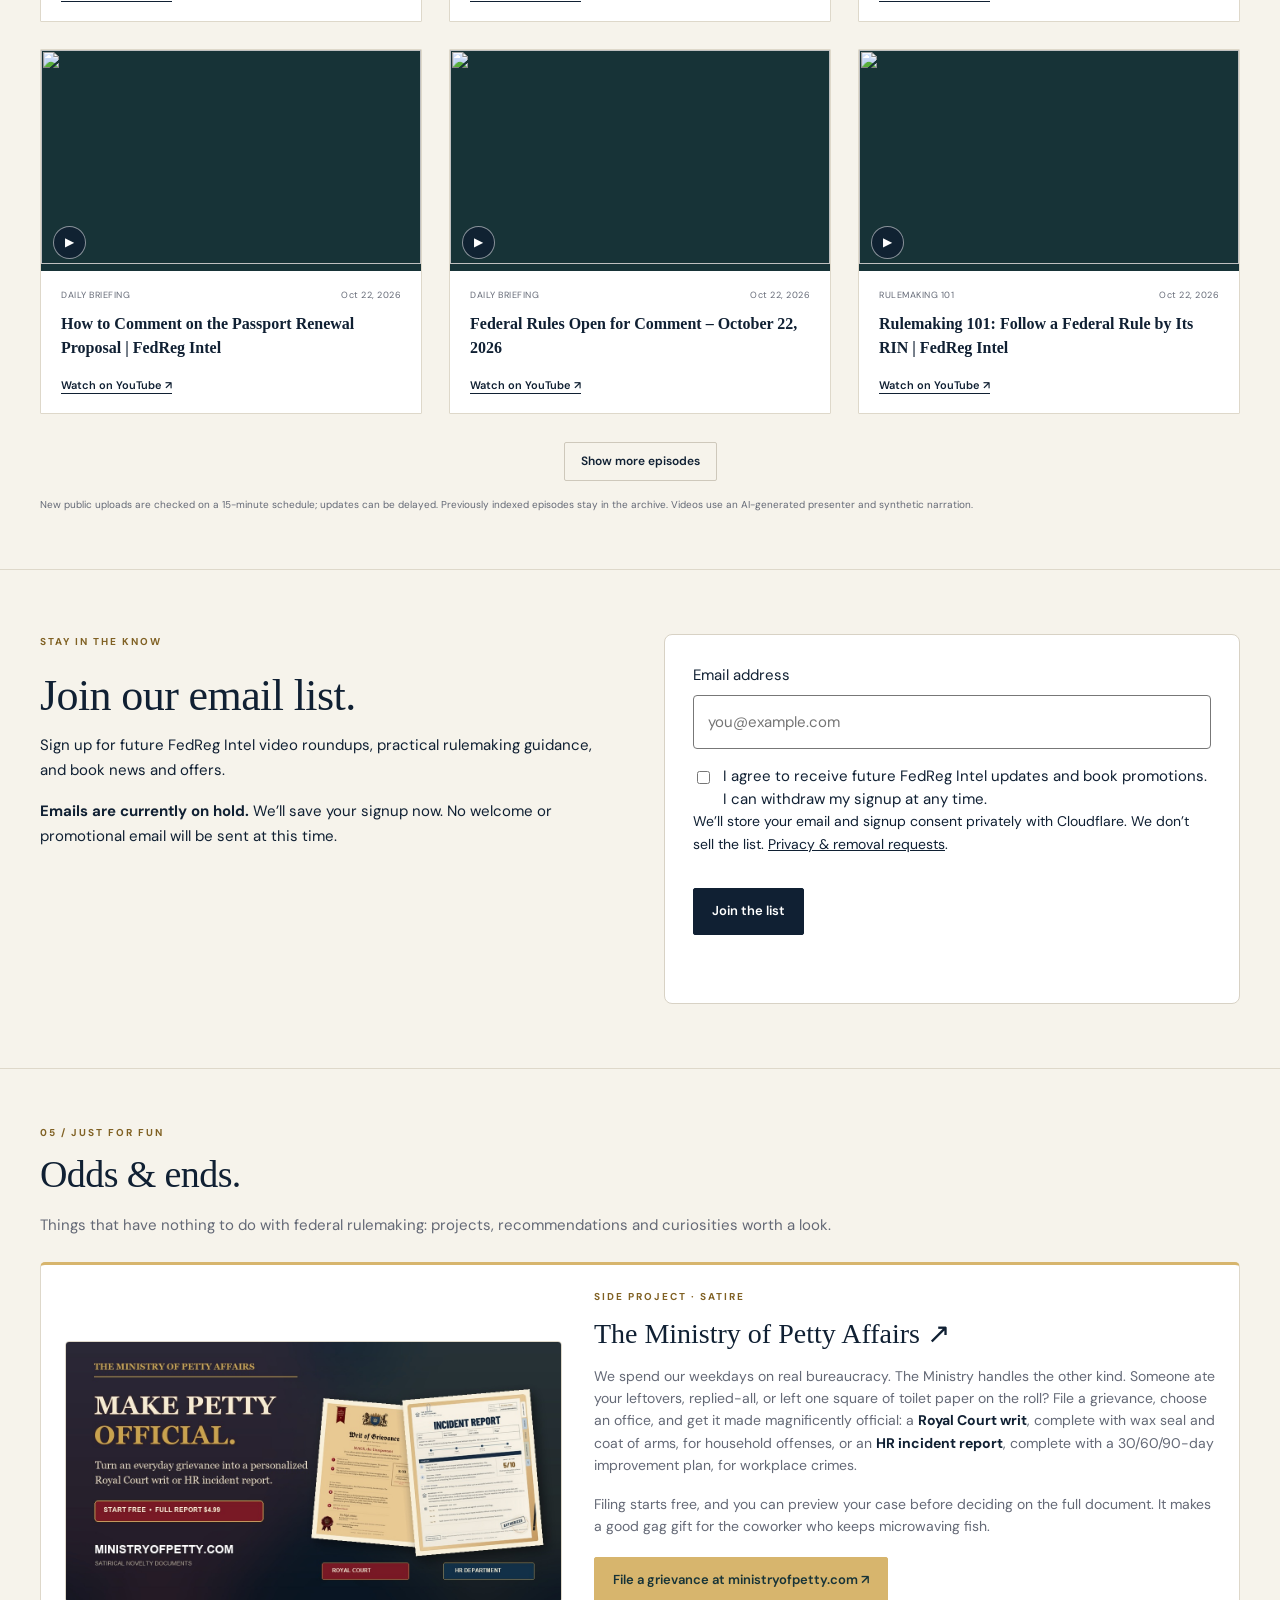
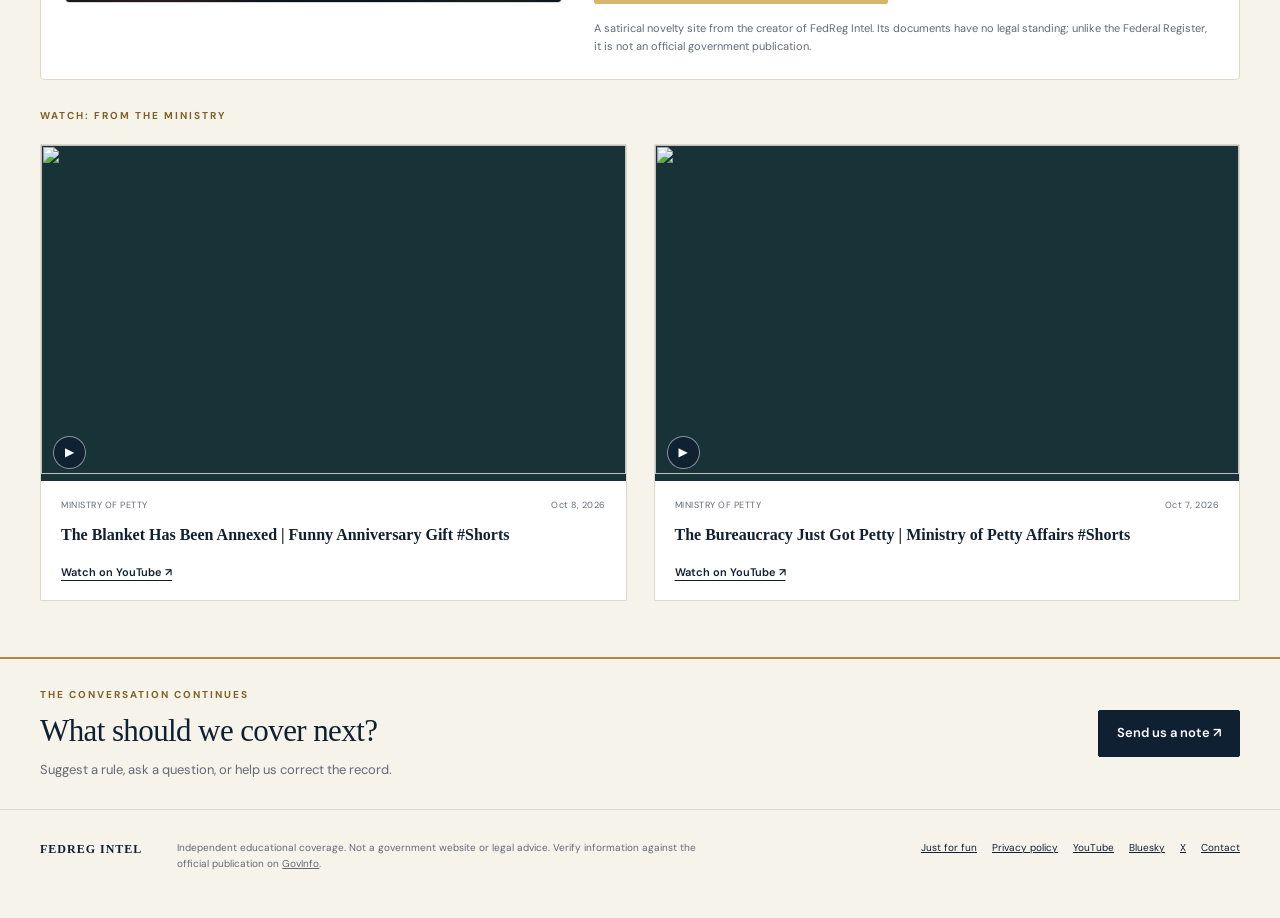
==== commit a3f5bb68: "Remove book and course promo sections from homepage Co-Authored-By: Claude Sonnet 5 <noreply@anthrop" ====
--- a/index.html
+++ b/index.html
@@ -5,8 +5,6 @@
 <!-- deadline-preview:start --><section class="shell deadline-preview"><h2>Federal comment deadlines coming up</h2><p><a href="/federal-comment-deadlines/">Browse federal public comment deadlines this week</a> or use our <a href="/how-to-comment-on-federal-rules/">free public-comment guide</a>.</p></section><!-- deadline-preview:end -->
 <section id="rules" class="dashboard shell" aria-labelledby="rules-title"><div class="section-head"><div><p class="eyebrow">01 / THE RULEMAKING DESK</p><h2 id="rules-title">Federal rules, in focus.</h2></div><button class="secondary" id="refresh">↻ Refresh data</button></div><p class="section-intro">Search the Federal Register. Follow proposals, final rules, and opportunities to comment. <a class="text-link" href="rules/">See every rule open for comment →</a> New to the process? <a class="text-link" href="/how-to-comment-on-federal-rules/">Learn how to write and submit a public comment →</a></p><div class="metrics"><div><span>Latest publication</span><strong id="metric-date">—</strong><small>Federal Register issue date</small></div><div><span>Rules in latest issue</span><strong id="metric-rules">—</strong><small>Final rules + proposed rules</small></div><div><span>Comments closing in 7 days</span><strong id="metric-closing">—</strong><small>Rules + proposed rules, routine notices excluded</small></div><div class="metric-accent"><span>Your next step</span><strong>Read. Respond.</strong><small>Review the document’s instructions</small></div></div>
 <div class="workspace"><div class="rule-panel"><form id="search-form" class="search-row"><label class="sr-only" for="query">Search federal rules</label><input id="query" type="search" placeholder="Search a topic, agency, or document number…"><button class="button" type="submit">Search</button></form><div class="filters"><label>Document type<select id="type"><option value="">Rules + proposals</option><option value="PRORULE">Proposed rules</option><option value="RULE">Final rules</option><option value="NOTICE">Notices</option><option value="PRESDOCU">Presidential documents</option></select></label><label>Comment window<select id="window"><option value="">All documents</option><option value="open">Deadline today or later</option><option value="soon">Closing in 7 days</option></select></label><label>Agency<select id="agency"><option value="">All agencies</option></select></label></div><div class="list-toolbar"><div class="tabs" aria-label="Rule list"><button class="tab active" id="all-tab" type="button" aria-pressed="true">All results</button><button class="tab" id="saved-tab" type="button" aria-pressed="false">My watchlist <span id="saved-count">0</span></button></div><span class="toolbar-right"><label class="routine-toggle"><input type="checkbox" id="routine"> Show routine notices</label><span id="result-count"></span></span></div><p id="rule-status" class="status" role="status">Loading Federal Register data…</p><div id="rule-list" aria-busy="true"><div class="loading">Opening the rulemaking desk…</div></div><div class="pagination"><button id="previous" class="secondary" disabled>← Previous</button><span id="page-label">Page 1</span><button id="next" class="secondary" disabled>Next →</button></div></div><aside class="desk-aside"><p class="eyebrow">DON’T MISS YOUR WINDOW</p><h3>Closing soon</h3><p class="muted">Comment deadlines in the next seven days.</p><div id="closing-list"><p>Loading deadlines…</p></div><a href="https://www.regulations.gov/" target="_blank" rel="noopener" class="text-link">Visit Regulations.gov ↗</a><div class="aside-note"><h4>A deadline is a starting point.</h4><p>Check the document for extensions, submission instructions, and the exact closing time before commenting.</p></div></aside></div><p class="source-note">Source: <a href="https://www.federalregister.gov/" target="_blank" rel="noopener">FederalRegister.gov</a>. Checks for updates every 5 minutes while this page is open. Publication and source availability determine when new items appear. Watchlists stay in this browser.</p></section>
-<section id="book" class="book-section"><div class="shell book-layout"><div class="book-art"><img src="assets/book-cover.jpg" alt="How to Comment on Federal Rules by Jarrett Paul Dudley book cover" loading="lazy" width="400" height="640"></div><div class="book-copy"><p class="eyebrow">02 / TURN UNDERSTANDING INTO ACTION</p><h2>You have a voice.<br>Learn how to use it.</h2><h3>How to Comment on Federal Rules</h3><p class="byline">BY JARRETT PAUL DUDLEY</p><p>A plain-English guide to finding federal proposals, understanding the process, and writing a public comment with a clear point and useful evidence.</p><ul><li>Find and read the rules that affect you.</li><li>Build your comment with a practical, five-part structure.</li><li>Navigate Regulations.gov with templates and a checklist.</li></ul><a class="button gold" href="https://www.amazon.com/dp/B0HL97PYTB" target="_blank" rel="noopener">Get the book on Amazon ↗</a><small>Kindle edition · Current pricing and availability on Amazon</small></div></div></section>
-<section id="course" class="course-section" style="background:#102033;color:#f4eddc;margin:0;padding:55px 0;border-block:1px solid #d7b56d"><div class="shell course-layout"><a class="course-cover" href="https://fedregintel.com/course/"><span class="course-cover-inner"><span class="course-seal" aria-hidden="true">§</span><span class="course-kicker">PREMIUM COURSE</span><h2>Master Federal Rulemaking</h2><span class="course-rule" aria-hidden="true"></span><span class="course-facts">10 modules · Video lessons · Quizzes · Certificate</span></span></a><div class="course-copy"><p class="eyebrow" style="color:#d7b56d;margin-bottom:16px">COMPREHENSIVE TRAINING</p><h3 class="course-pitch">Master the federal rulemaking process with video lessons, interactive quizzes, and shareable certificates. Learn at your own pace, with a video lesson for every module.</h3><div class="course-plans"><div style="border:1px solid #d7b56d66;padding:20px;border-radius:2px"><p style="font-size:10px;letter-spacing:2px;color:#d7b56d;margin:0 0 12px;font-weight:600">ASSOCIATE</p><p style="font-size:32px;margin:0;color:#d7b56d;font-weight:600">$49</p><ul style="list-style:none;padding:16px 0 0;margin:0;font-size:13px;color:#ddd9ce;line-height:1.8"><li>✓ 5 core modules</li><li>✓ Video lessons</li><li>✓ Interactive quizzes</li><li>✓ Certificate</li></ul></div><div style="border:2px solid #d7b56d;padding:20px;border-radius:2px;position:relative;background:#102033"><span style="position:absolute;top:-14px;left:20px;background:#d7b56d;color:#102033;padding:4px 12px;font-size:10px;font-weight:700;letter-spacing:1px">BEST VALUE</span><p style="font-size:10px;letter-spacing:2px;color:#d7b56d;margin:0 0 12px;font-weight:600">CERTIFIED</p><p style="font-size:32px;margin:0;color:#d7b56d;font-weight:600">$149</p><ul style="list-style:none;padding:16px 0 0;margin:0;font-size:13px;color:#ddd9ce;line-height:1.8"><li>✓ All 10 modules</li><li>✓ Video lessons</li><li>✓ Interactive quizzes</li><li>✓ Certificate</li></ul></div></div><a href="https://fedregintel.com/course/" style="display:inline-block;background:#d7b56d;color:#102033;border:1px solid #d7b56d;border-radius:2px;padding:12px 18px;font-weight:600;font-size:13px;text-decoration:none;margin-top:8px;cursor:pointer">Enroll now ↗</a><p style="font-size:11px;color:#c6c4bb;margin:16px 0 0">Automatic enrollment. Lifetime access. Shareable certificates.</p></div></div></section>
 
 <section id="videos" class="shell videos-section"><div class="section-head"><div><p class="eyebrow">04 / THE VIDEO BRIEFING ROOM</p><h2>Watch. Understand. Participate.</h2></div><a class="text-link" href="https://www.youtube.com/@FedRegIntel/videos" target="_blank" rel="noopener">Visit the channel ↗</a></div><p class="section-intro">Federal Rules Open for Comment, weekday briefings, and Rulemaking 101 explainers — all in one growing archive. <a class="text-link" href="videos/">Browse video briefings and available transcripts →</a></p><div class="video-controls"><label class="sr-only" for="video-search">Search videos</label><input id="video-search" type="search" placeholder="Find an episode…"><label class="sr-only" for="video-series">Video series</label><select id="video-series"><option value="">All episodes</option><option value="daily">Daily briefings</option><option value="explainer">Rulemaking 101</option></select><span id="video-count"></span></div><p id="video-status" class="status" role="status">Loading the episode archive…</p><div id="video-grid" class="video-grid"></div><button id="more-videos" class="secondary" hidden>Show more episodes</button><p class="source-note">New public uploads are checked on a 15-minute schedule; updates can be delayed. Previously indexed episodes stay in the archive. Videos use an AI-generated presenter and synthetic narration.</p></section>
 <section id="newsletter" class="shell signup-section" aria-labelledby="newsletter-title">
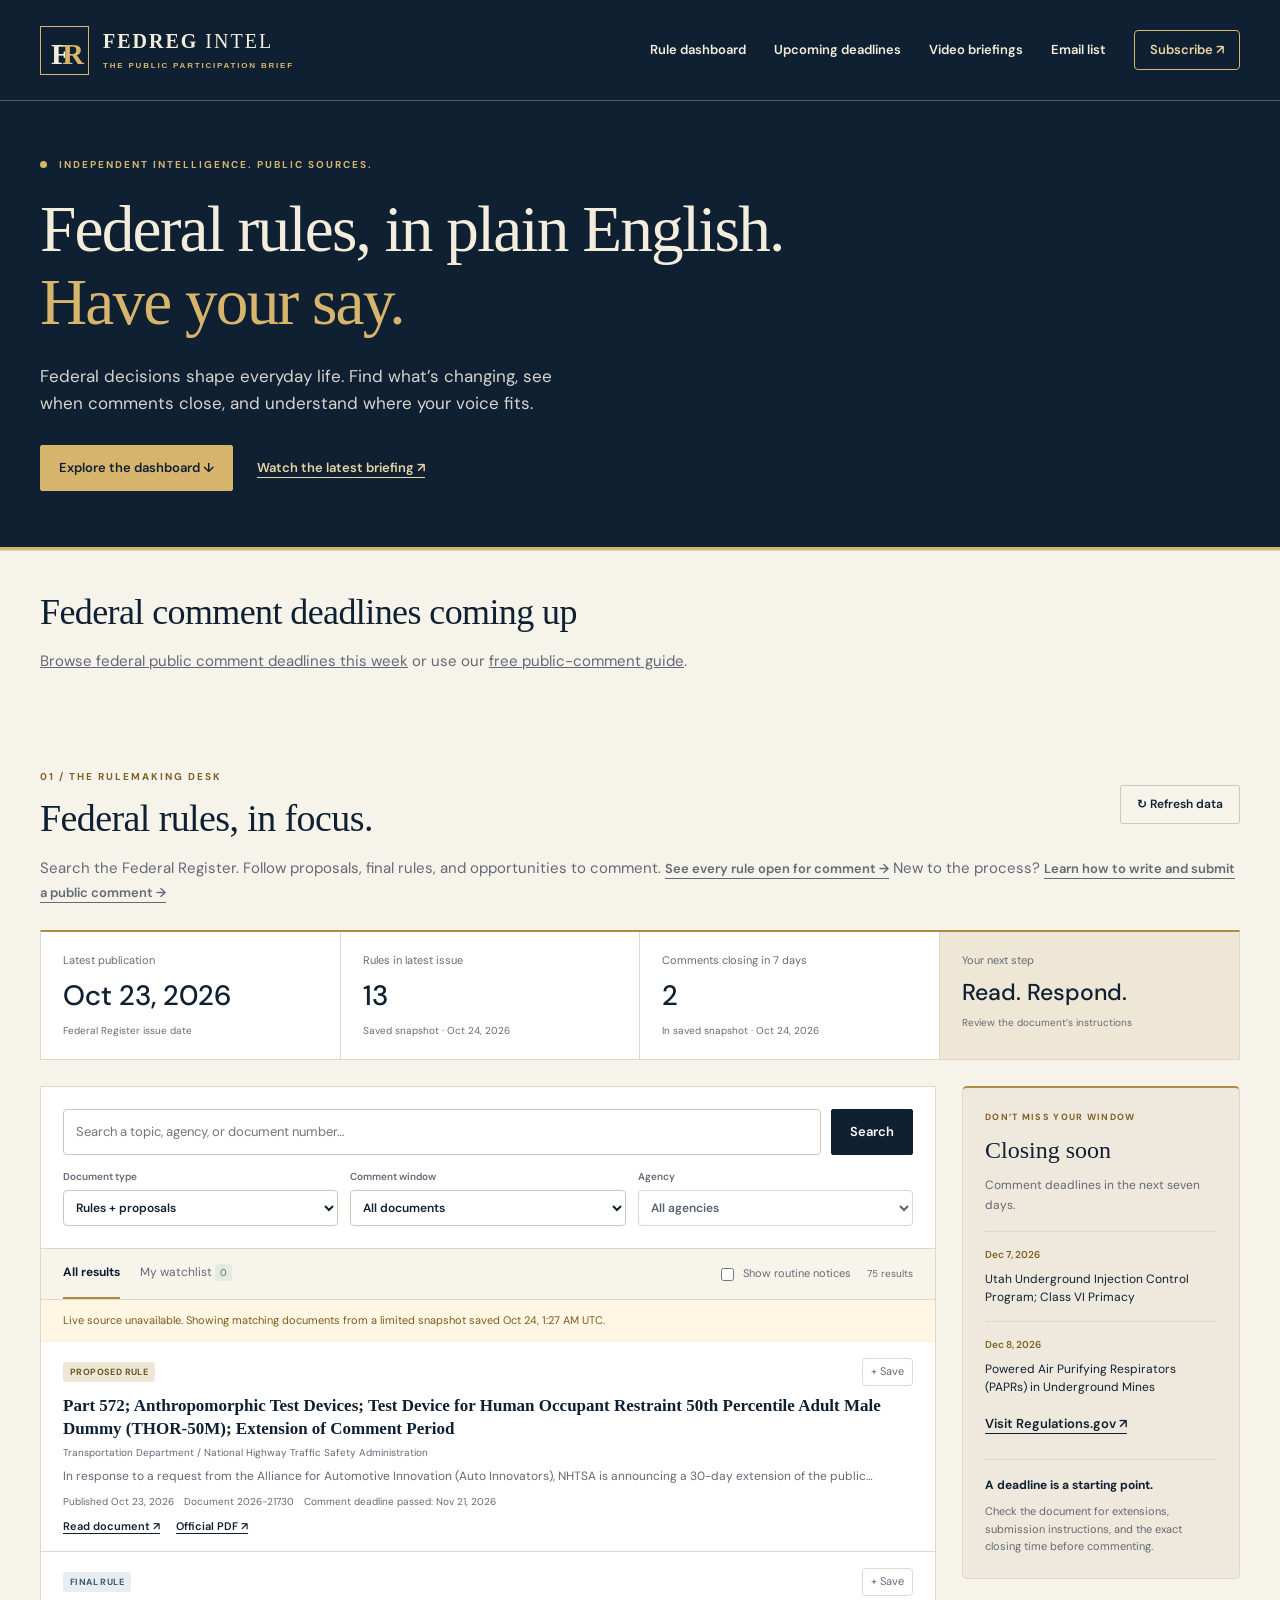
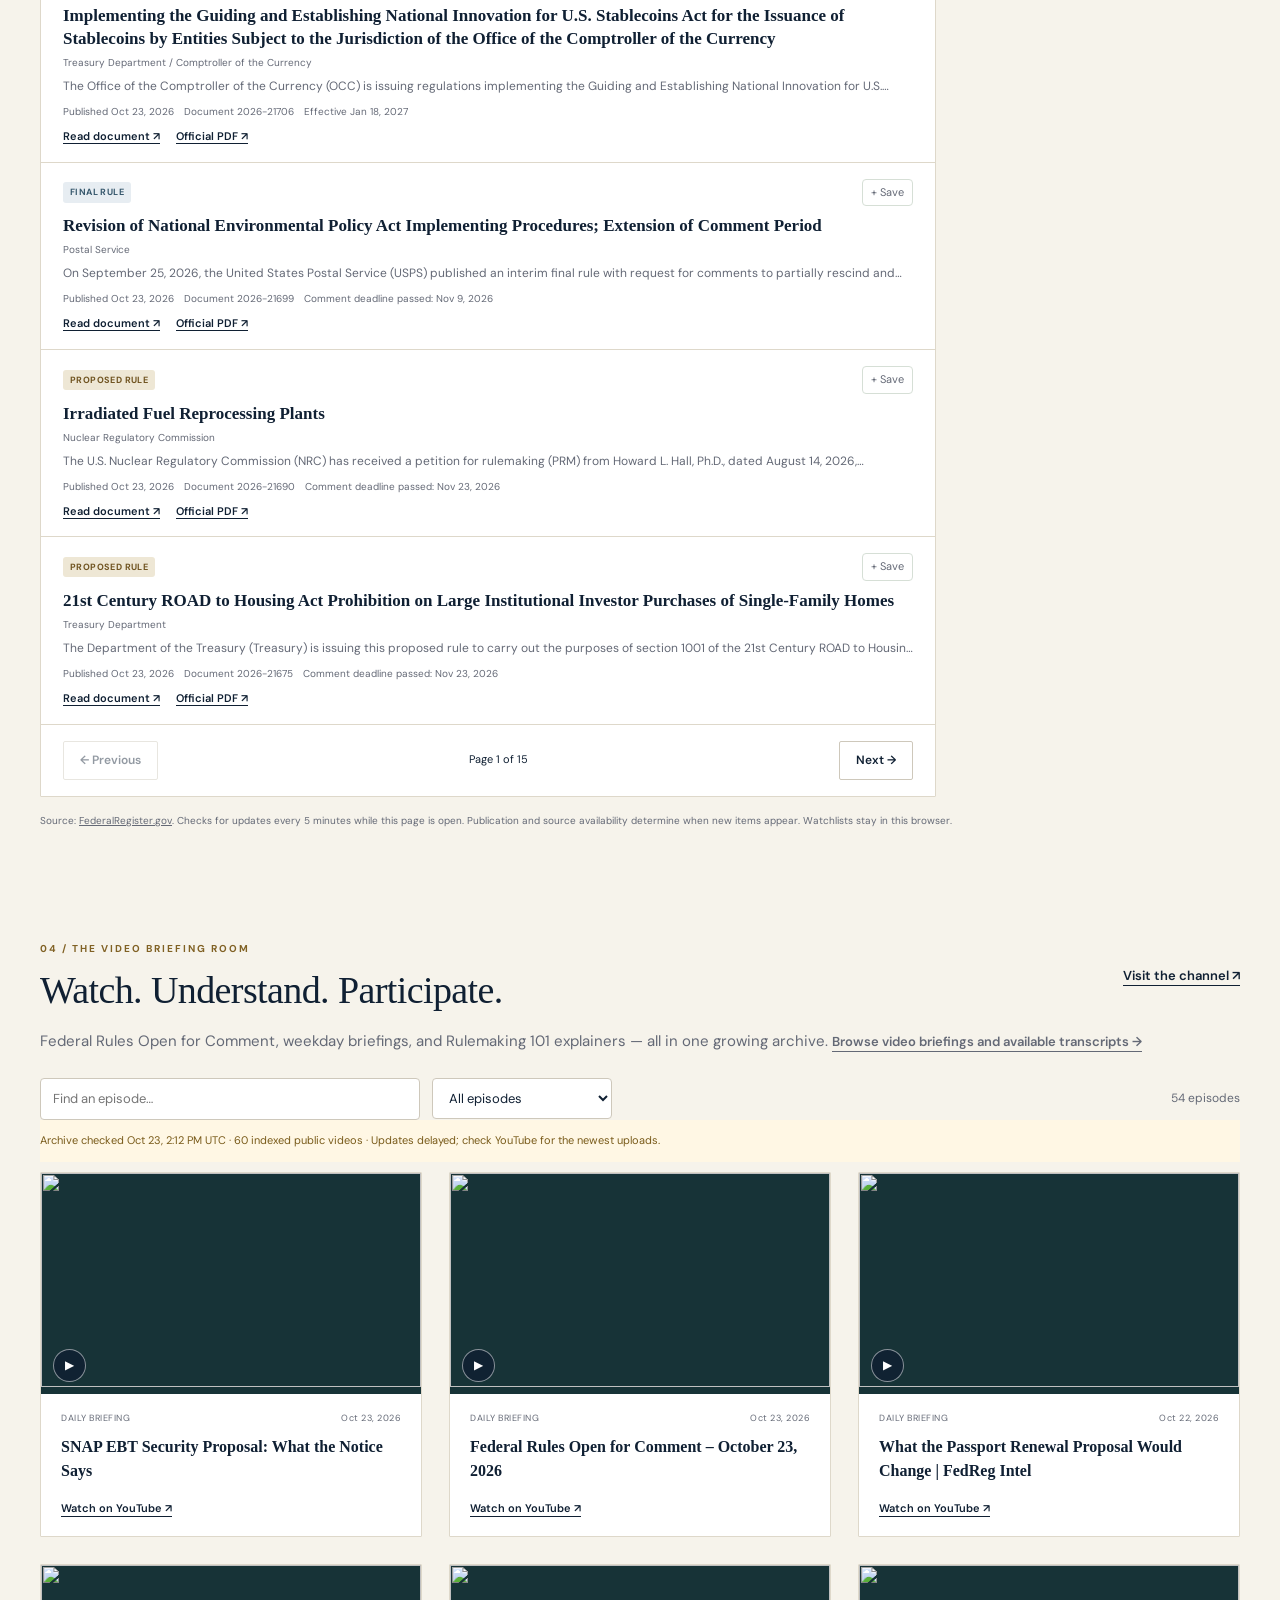
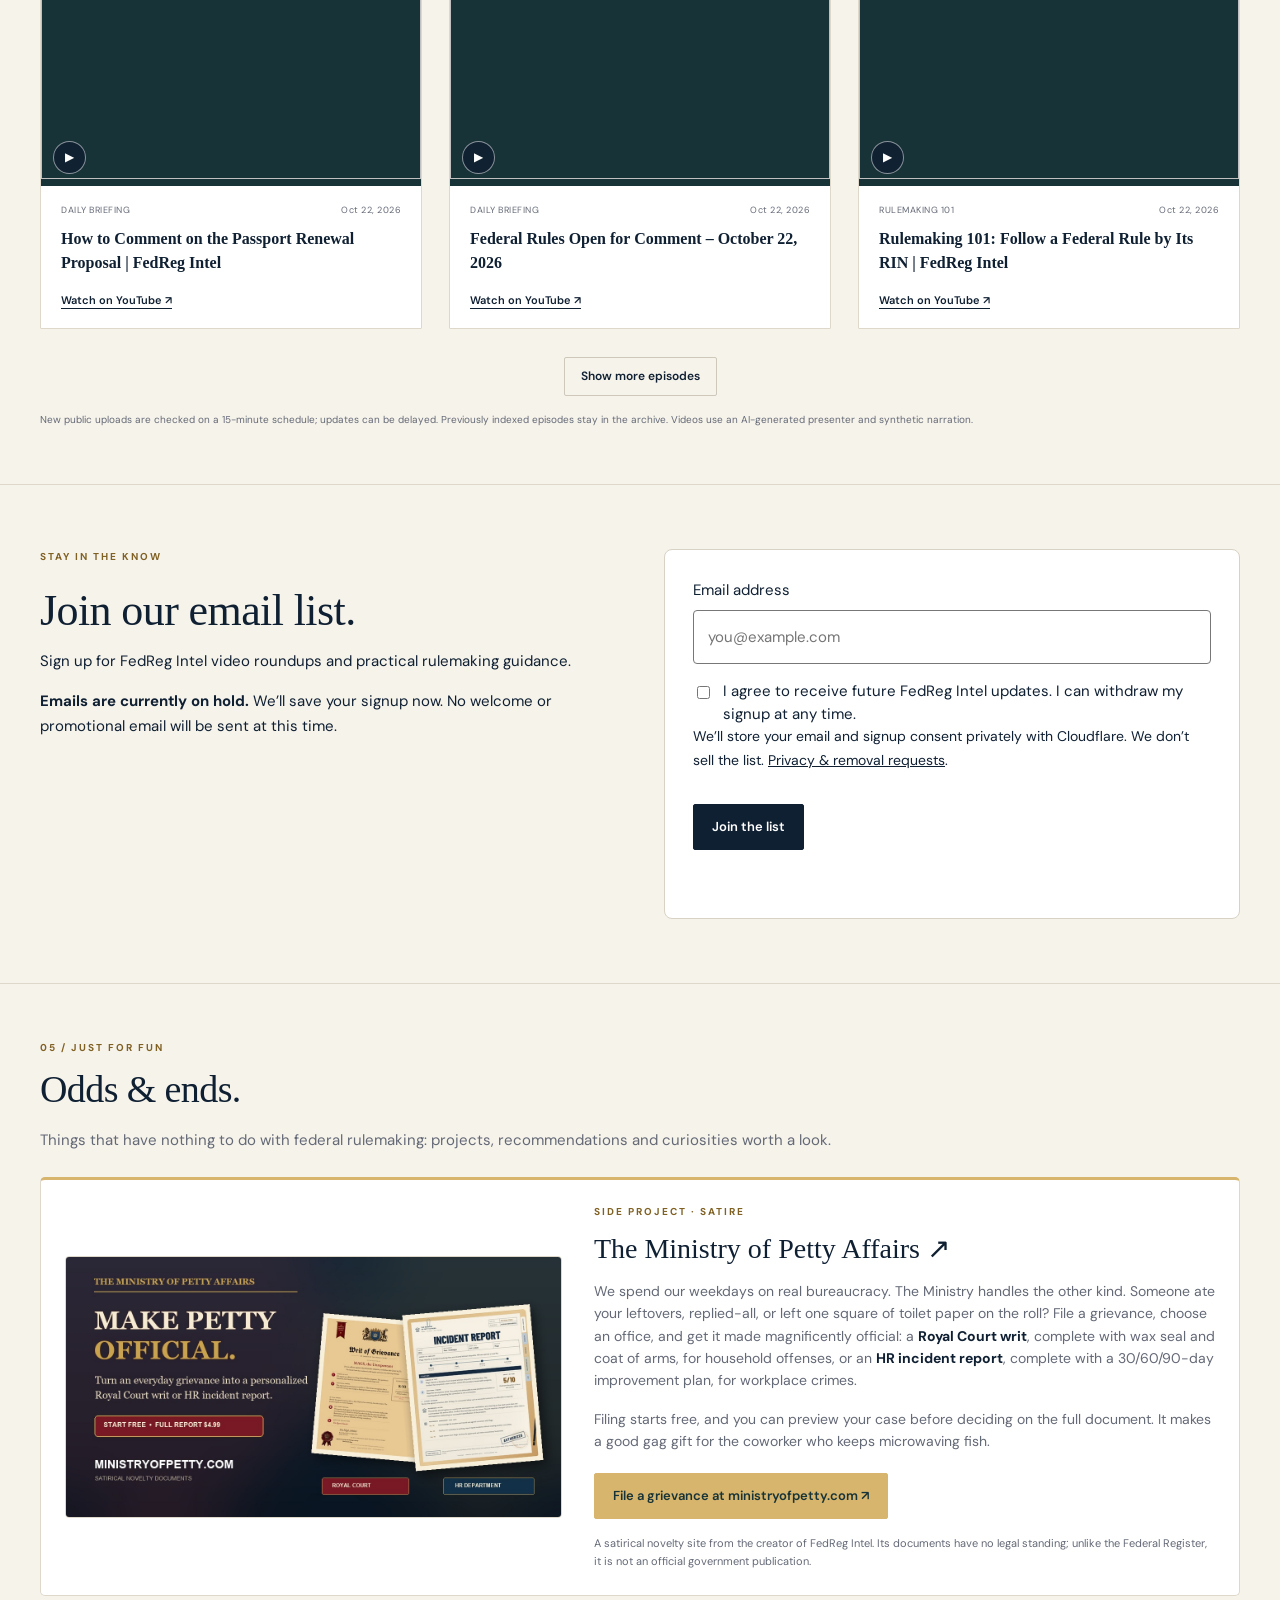
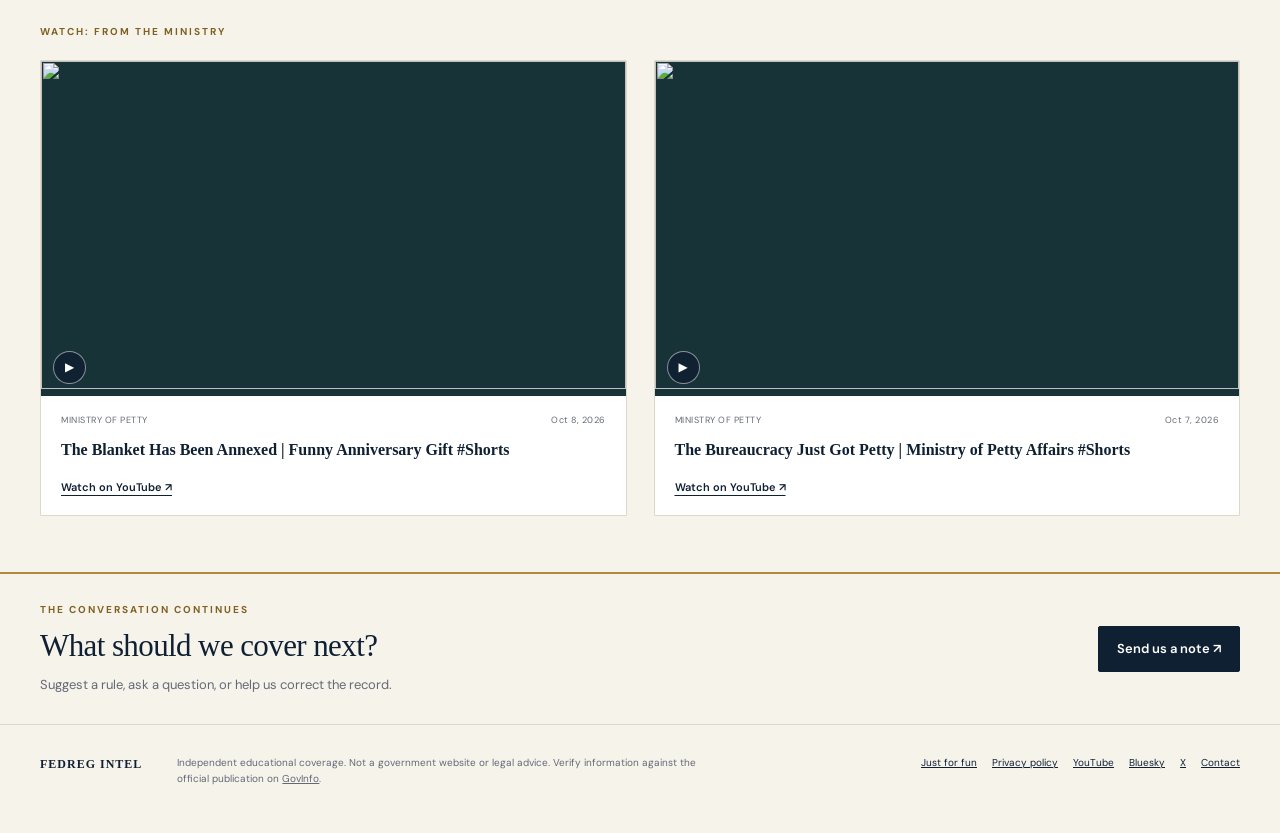
==== commit 68d1a49c: "Remove book promotion and training classes from public site" ====
--- a/index.html
+++ b/index.html
@@ -1,7 +1,7 @@
 <!doctype html>
-<html lang="en"><head><meta charset="utf-8"><meta name="viewport" content="width=device-width,initial-scale=1"><title>Federal Register Rules Open for Comment | FedReg Intel</title><meta name="description" content="Track Federal Register rules open for public comment, upcoming deadlines, plain-English briefings, and practical guidance for submitting useful comments."><meta name="theme-color" content="#102f35"><link rel="stylesheet" href="assets/site.css?v=course-20261009"><script src="assets/app.js?v=desk-20261009b" defer></script><script src="assets/signup.js" defer></script><script src="https://challenges.cloudflare.com/turnstile/v0/api.js" async defer></script><link rel="canonical" href="https://fedregintel.com/"><meta name="robots" content="index,follow,max-image-preview:large"><meta property="og:type" content="website"><meta property="og:site_name" content="FedReg Intel"><meta property="og:url" content="https://fedregintel.com/"><meta property="og:title" content="Federal Register Rules Open for Comment | FedReg Intel"><meta property="og:description" content="Track Federal Register rules open for public comment, upcoming deadlines, plain-English briefings, and practical guidance for submitting useful comments."><meta property="og:image" content="https://fedregintel.com/assets/book-cover.jpg"><meta property="og:image:alt" content="How to Comment on Federal Rules by Jarrett Paul Dudley"><meta name="twitter:card" content="summary_large_image"><meta name="twitter:title" content="Federal Register Rules Open for Comment | FedReg Intel"><meta name="twitter:description" content="Track Federal Register rules open for public comment, upcoming deadlines, plain-English briefings, and practical guidance for submitting useful comments."><meta name="twitter:image" content="https://fedregintel.com/assets/book-cover.jpg"><script type="application/ld+json">{"@context":"https://schema.org","@graph":[{"@type":"WebSite","@id":"https://fedregintel.com/#website","url":"https://fedregintel.com/","name":"FedReg Intel","alternateName":"The Public Participation Brief","description":"Independent, plain-English coverage of federal rules open for public comment.","inLanguage":"en-US","publisher":{"@id":"https://fedregintel.com/#org"}},{"@type":"Organization","@id":"https://fedregintel.com/#org","name":"FedReg Intel","url":"https://fedregintel.com/","logo":{"@type":"ImageObject","url":"https://fedregintel.com/assets/fedreg-intel-mark.svg","width":512,"height":512},"email":"hello@fedregintel.com","sameAs":["https://www.youtube.com/@FedRegIntel","https://bsky.app/profile/fedregintel.com","https://x.com/FedRegIntel"]},{"@type":"WebPage","@id":"https://fedregintel.com/#webpage","url":"https://fedregintel.com/","name":"FedReg Intel — Follow the rules. Have your say.","isPartOf":{"@id":"https://fedregintel.com/#website"},"about":{"@id":"https://fedregintel.com/#org"},"description":"Track federal rules and public comment deadlines, watch FedReg Intel briefings, and learn how to write a useful public comment."},{"@type":"Book","@id":"https://fedregintel.com/#book","name":"How to Comment on Federal Rules","author":{"@type":"Person","name":"Jarrett Paul Dudley"},"bookFormat":"https://schema.org/EBook","inLanguage":"en","image":"https://fedregintel.com/assets/book-cover.jpg","url":"https://www.amazon.com/dp/B0HL97PYTB","description":"A plain-English guide to finding federal proposals, understanding the rulemaking process, and writing a public comment with a clear point and useful evidence."}]}</script></head>
-<body><a class="skip" href="#rules">Skip to dashboard</a><header><div class="shell nav"><a class="brand" href="#"><span class="brand-mark" aria-hidden="true">F<span>R</span></span><span>FEDREG <b>INTEL</b><small>THE PUBLIC PARTICIPATION BRIEF</small></span></a><nav aria-label="Main navigation"><a href="#rules">Rule dashboard</a><a href="/federal-comment-deadlines/">Upcoming deadlines</a><a href="#videos">Video briefings</a><a href="#book">The book</a><a href="#course">Course</a><a href="#newsletter">Email list</a><a class="nav-cta" href="https://www.youtube.com/@FedRegIntel?sub_confirmation=1" target="_blank" rel="noopener">Subscribe ↗</a></nav></div></header>
-<main><section class="hero shell"><div><p class="eyebrow"><span class="dot"></span> INDEPENDENT INTELLIGENCE. PUBLIC SOURCES.</p><h1>Federal rules, in plain English.<br><em>Have your say.</em></h1><p class="hero-copy">Federal decisions shape everyday life. Find what’s changing, see when comments close, and understand where your voice fits.</p><div class="hero-actions"><a class="button" href="#rules">Explore the dashboard ↓</a><a class="text-link" href="#videos">Watch the latest briefing ↗</a></div></div><aside class="hero-book"><a href="#book"><img src="assets/book-cover.jpg" alt="How to Comment on Federal Rules by Jarrett Paul Dudley" width="300" height="480"></a><p>THE GUIDE TO MAKING YOUR VOICE HEARD</p><a class="text-link" href="https://www.amazon.com/dp/B0HL97PYTB" target="_blank" rel="noopener">Discover the book ↗</a></aside></section>
+<html lang="en"><head><meta charset="utf-8"><meta name="viewport" content="width=device-width,initial-scale=1"><title>Federal Register Rules Open for Comment | FedReg Intel</title><meta name="description" content="Track Federal Register rules open for public comment, upcoming deadlines, plain-English briefings, and practical guidance for submitting useful comments."><meta name="theme-color" content="#102f35"><link rel="stylesheet" href="assets/site.css?v=course-20261009"><script src="assets/app.js?v=desk-20261009b" defer></script><script src="assets/signup.js" defer></script><script src="https://challenges.cloudflare.com/turnstile/v0/api.js" async defer></script><link rel="canonical" href="https://fedregintel.com/"><meta name="robots" content="index,follow,max-image-preview:large"><meta property="og:type" content="website"><meta property="og:site_name" content="FedReg Intel"><meta property="og:url" content="https://fedregintel.com/"><meta property="og:title" content="Federal Register Rules Open for Comment | FedReg Intel"><meta property="og:description" content="Track Federal Register rules open for public comment, upcoming deadlines, plain-English briefings, and practical guidance for submitting useful comments."><meta property="og:image" content="https://fedregintel.com/assets/fedreg-intel-mark.svg"><meta property="og:image:alt" content="FedReg Intel mark"><meta name="twitter:card" content="summary_large_image"><meta name="twitter:title" content="Federal Register Rules Open for Comment | FedReg Intel"><meta name="twitter:description" content="Track Federal Register rules open for public comment, upcoming deadlines, plain-English briefings, and practical guidance for submitting useful comments."><meta name="twitter:image" content="https://fedregintel.com/assets/fedreg-intel-mark.svg"><script type="application/ld+json">{"@context":"https://schema.org","@graph":[{"@type":"WebSite","@id":"https://fedregintel.com/#website","url":"https://fedregintel.com/","name":"FedReg Intel","alternateName":"The Public Participation Brief","description":"Independent, plain-English coverage of federal rules open for public comment.","inLanguage":"en-US","publisher":{"@id":"https://fedregintel.com/#org"}},{"@type":"Organization","@id":"https://fedregintel.com/#org","name":"FedReg Intel","url":"https://fedregintel.com/","logo":{"@type":"ImageObject","url":"https://fedregintel.com/assets/fedreg-intel-mark.svg","width":512,"height":512},"email":"hello@fedregintel.com","sameAs":["https://www.youtube.com/@FedRegIntel","https://bsky.app/profile/fedregintel.com","https://x.com/FedRegIntel"]},{"@type":"WebPage","@id":"https://fedregintel.com/#webpage","url":"https://fedregintel.com/","name":"FedReg Intel — Follow the rules. Have your say.","isPartOf":{"@id":"https://fedregintel.com/#website"},"about":{"@id":"https://fedregintel.com/#org"},"description":"Track federal rules and public comment deadlines, watch FedReg Intel briefings, and learn how to write a useful public comment."}]}</script></head>
+<body><a class="skip" href="#rules">Skip to dashboard</a><header><div class="shell nav"><a class="brand" href="#"><span class="brand-mark" aria-hidden="true">F<span>R</span></span><span>FEDREG <b>INTEL</b><small>THE PUBLIC PARTICIPATION BRIEF</small></span></a><nav aria-label="Main navigation"><a href="#rules">Rule dashboard</a><a href="/federal-comment-deadlines/">Upcoming deadlines</a><a href="#videos">Video briefings</a><a href="#newsletter">Email list</a><a class="nav-cta" href="https://www.youtube.com/@FedRegIntel?sub_confirmation=1" target="_blank" rel="noopener">Subscribe ↗</a></nav></div></header>
+<main><section class="hero shell"><div><p class="eyebrow"><span class="dot"></span> INDEPENDENT INTELLIGENCE. PUBLIC SOURCES.</p><h1>Federal rules, in plain English.<br><em>Have your say.</em></h1><p class="hero-copy">Federal decisions shape everyday life. Find what’s changing, see when comments close, and understand where your voice fits.</p><div class="hero-actions"><a class="button" href="#rules">Explore the dashboard ↓</a><a class="text-link" href="#videos">Watch the latest briefing ↗</a></div></div></section>
 <!-- deadline-preview:start --><section class="shell deadline-preview"><h2>Federal comment deadlines coming up</h2><p><a href="/federal-comment-deadlines/">Browse federal public comment deadlines this week</a> or use our <a href="/how-to-comment-on-federal-rules/">free public-comment guide</a>.</p></section><!-- deadline-preview:end -->
 <section id="rules" class="dashboard shell" aria-labelledby="rules-title"><div class="section-head"><div><p class="eyebrow">01 / THE RULEMAKING DESK</p><h2 id="rules-title">Federal rules, in focus.</h2></div><button class="secondary" id="refresh">↻ Refresh data</button></div><p class="section-intro">Search the Federal Register. Follow proposals, final rules, and opportunities to comment. <a class="text-link" href="rules/">See every rule open for comment →</a> New to the process? <a class="text-link" href="/how-to-comment-on-federal-rules/">Learn how to write and submit a public comment →</a></p><div class="metrics"><div><span>Latest publication</span><strong id="metric-date">—</strong><small>Federal Register issue date</small></div><div><span>Rules in latest issue</span><strong id="metric-rules">—</strong><small>Final rules + proposed rules</small></div><div><span>Comments closing in 7 days</span><strong id="metric-closing">—</strong><small>Rules + proposed rules, routine notices excluded</small></div><div class="metric-accent"><span>Your next step</span><strong>Read. Respond.</strong><small>Review the document’s instructions</small></div></div>
 <div class="workspace"><div class="rule-panel"><form id="search-form" class="search-row"><label class="sr-only" for="query">Search federal rules</label><input id="query" type="search" placeholder="Search a topic, agency, or document number…"><button class="button" type="submit">Search</button></form><div class="filters"><label>Document type<select id="type"><option value="">Rules + proposals</option><option value="PRORULE">Proposed rules</option><option value="RULE">Final rules</option><option value="NOTICE">Notices</option><option value="PRESDOCU">Presidential documents</option></select></label><label>Comment window<select id="window"><option value="">All documents</option><option value="open">Deadline today or later</option><option value="soon">Closing in 7 days</option></select></label><label>Agency<select id="agency"><option value="">All agencies</option></select></label></div><div class="list-toolbar"><div class="tabs" aria-label="Rule list"><button class="tab active" id="all-tab" type="button" aria-pressed="true">All results</button><button class="tab" id="saved-tab" type="button" aria-pressed="false">My watchlist <span id="saved-count">0</span></button></div><span class="toolbar-right"><label class="routine-toggle"><input type="checkbox" id="routine"> Show routine notices</label><span id="result-count"></span></span></div><p id="rule-status" class="status" role="status">Loading Federal Register data…</p><div id="rule-list" aria-busy="true"><div class="loading">Opening the rulemaking desk…</div></div><div class="pagination"><button id="previous" class="secondary" disabled>← Previous</button><span id="page-label">Page 1</span><button id="next" class="secondary" disabled>Next →</button></div></div><aside class="desk-aside"><p class="eyebrow">DON’T MISS YOUR WINDOW</p><h3>Closing soon</h3><p class="muted">Comment deadlines in the next seven days.</p><div id="closing-list"><p>Loading deadlines…</p></div><a href="https://www.regulations.gov/" target="_blank" rel="noopener" class="text-link">Visit Regulations.gov ↗</a><div class="aside-note"><h4>A deadline is a starting point.</h4><p>Check the document for extensions, submission instructions, and the exact closing time before commenting.</p></div></aside></div><p class="source-note">Source: <a href="https://www.federalregister.gov/" target="_blank" rel="noopener">FederalRegister.gov</a>. Checks for updates every 5 minutes while this page is open. Publication and source availability determine when new items appear. Watchlists stay in this browser.</p></section>
@@ -9,14 +9,14 @@
 <section id="videos" class="shell videos-section"><div class="section-head"><div><p class="eyebrow">04 / THE VIDEO BRIEFING ROOM</p><h2>Watch. Understand. Participate.</h2></div><a class="text-link" href="https://www.youtube.com/@FedRegIntel/videos" target="_blank" rel="noopener">Visit the channel ↗</a></div><p class="section-intro">Federal Rules Open for Comment, weekday briefings, and Rulemaking 101 explainers — all in one growing archive. <a class="text-link" href="videos/">Browse video briefings and available transcripts →</a></p><div class="video-controls"><label class="sr-only" for="video-search">Search videos</label><input id="video-search" type="search" placeholder="Find an episode…"><label class="sr-only" for="video-series">Video series</label><select id="video-series"><option value="">All episodes</option><option value="daily">Daily briefings</option><option value="explainer">Rulemaking 101</option></select><span id="video-count"></span></div><p id="video-status" class="status" role="status">Loading the episode archive…</p><div id="video-grid" class="video-grid"></div><button id="more-videos" class="secondary" hidden>Show more episodes</button><p class="source-note">New public uploads are checked on a 15-minute schedule; updates can be delayed. Previously indexed episodes stay in the archive. Videos use an AI-generated presenter and synthetic narration.</p></section>
 <section id="newsletter" class="shell signup-section" aria-labelledby="newsletter-title">
   <div><p class="eyebrow">STAY IN THE KNOW</p><h2 id="newsletter-title">Join our email list.</h2>
-    <p>Sign up for future FedReg Intel video roundups, practical rulemaking guidance, and book news and offers.</p>
+    <p>Sign up for FedReg Intel video roundups and practical rulemaking guidance.</p>
     <p><strong>Emails are currently on hold.</strong> We’ll save your signup now. No welcome or promotional email will be sent at this time.</p>
   </div>
   <form id="email-signup" data-endpoint="https://fedregintel-signups.jstonewall412.workers.dev/signup">
     <label for="signup-email">Email address</label>
     <input id="signup-email" name="email" type="email" autocomplete="email" maxlength="254" required placeholder="you@example.com">
     <div class="signup-trap" aria-hidden="true"><label>Leave this blank<input name="website" tabindex="-1" autocomplete="off"></label></div>
-    <label class="signup-consent"><input name="consent" type="checkbox" required> <span>I agree to receive future FedReg Intel updates and book promotions. I can withdraw my signup at any time.</span></label>
+    <label class="signup-consent"><input name="consent" type="checkbox" required> <span>I agree to receive future FedReg Intel updates. I can withdraw my signup at any time.</span></label>
     <p class="signup-privacy">We’ll store your email and signup consent privately with Cloudflare. We don’t sell the list. <a href="/privacy.html#email-list">Privacy & removal requests</a>.</p>
     <div class="cf-turnstile" data-sitekey="0x4AAAAAAFKUTR5SZNO3mwbH" data-action="signup" data-theme="light" data-size="flexible"></div>
     <button class="button" type="submit">Join the list</button>
--- a/assets/site.css
+++ b/assets/site.css
@@ -1,12 +1,12 @@
 @import url('https://fonts.googleapis.com/css2?family=DM+Sans:wght@400;500;600;700&family=Libre+Caslon+Display&display=swap');
-:root{--ink:#102033;--muted:#646976;--paper:#f6f3eb;--line:#ded8ca;--gold:#d7b56d;--green:#806124}*{box-sizing:border-box}html{scroll-behavior:smooth;scroll-padding-top:30px}body{margin:0;background:var(--paper);color:var(--ink);font:15px/1.6 'DM Sans',system-ui,sans-serif}a{color:inherit}button,input,select{font:inherit}button,a,input,select{outline-offset:4px}button{cursor:pointer}button:disabled{cursor:default;opacity:.45}:focus-visible{outline:3px solid #b08326}.shell{max-width:1280px;margin:auto;padding-left:40px;padding-right:40px}header{background:white;border-bottom:1px solid var(--line)}.nav{min-height:100px;display:flex;align-items:center;justify-content:space-between;gap:30px}.brand{display:flex;align-items:center;gap:14px;text-decoration:none;font-size:20px;letter-spacing:2px;font-weight:700;line-height:1.25}.brand b{font-weight:400}.brand small{display:block;font-size:8px;letter-spacing:1.8px;margin-top:7px}.brand-mark{background:var(--ink);color:white;padding:8px 10px;font-family:Georgia;font-size:30px;letter-spacing:-7px;width:49px;height:49px}.brand-mark span{color:var(--gold)}nav{display:flex;align-items:center;gap:28px;font-size:13px;font-weight:600}nav a{text-decoration:none}nav a:hover{text-decoration:underline}.nav-cta{border:1px solid var(--ink);padding:9px 15px;border-radius:4px}.hero{display:grid;grid-template-columns:1.5fr 1fr;gap:90px;padding-top:66px;padding-bottom:68px}.eyebrow{font-size:10px;letter-spacing:2px;font-weight:700;margin:0 0 20px}.dot{display:inline-block;background:#d7b56d;width:7px;height:7px;border-radius:50%;margin-right:8px}h1,h2{font-family:'Libre Caslon Display',Georgia,serif;font-weight:400;line-height:1.06;margin:0}h1{font-size:clamp(48px,5.7vw,76px);letter-spacing:-2px}h1 em{font-style:normal;color:#d7b56d}h2{font-size:43px;letter-spacing:-.6px}h3{line-height:1.35}p{margin:0 0 16px}.hero-copy{max-width:520px;font-size:17px;color:var(--muted);margin:24px 0 27px}.hero-actions{display:flex;align-items:center;gap:24px}.button{border:1px solid var(--ink);background:var(--ink);color:white;border-radius:4px;display:inline-flex;align-items:center;justify-content:center;gap:20px;padding:12px 18px;font-weight:600;font-size:13px;text-decoration:none}.button:hover{background:#26394f}.text-link{font-size:13px;font-weight:600;text-underline-offset:5px}.brief-card{background:#edf0e7;border:1px solid #dce2d4;padding:30px 32px;align-self:center;border-top:3px solid var(--ink)}.brief-line{display:flex;gap:20px;padding:13px 0;border-bottom:1px solid #d7ddd1}.brief-line>span{font-family:Georgia;color:#8a9c8b;font-size:23px}.brief-line h3{font-size:15px;margin:0 0 4px}.brief-line p{font-size:12px;color:var(--muted);margin:0}.brief-foot{font-size:10px;color:#5e746a;margin:18px 0 0}.section-head{display:flex;justify-content:space-between;align-items:center;gap:20px}.section-head .eyebrow{margin-bottom:12px}.section-intro{color:var(--muted);margin:16px 0 25px}.dashboard{border-top:1px solid var(--line);padding-top:38px;padding-bottom:50px}.secondary{border:1px solid #cec8bb;background:transparent;color:var(--ink);padding:9px 16px;border-radius:4px;font-size:12px;font-weight:600}.secondary:hover:not(:disabled){background:#eee7d5}.metrics{display:grid;grid-template-columns:repeat(4,1fr);border:1px solid var(--line);background:white;margin:26px 0;border-radius:5px;overflow:hidden}.metrics>div{padding:20px 22px;border-right:1px solid var(--line)}.metrics>div:last-child{border:0}.metrics span,.metrics small{display:block;font-size:11px;color:var(--muted)}.metrics strong{display:block;font-size:28px;font-weight:500;margin:4px 0}.metrics small{font-size:10px}.metrics .metric-accent{background:#eee7d5}.metric-accent strong{font-size:23px}.workspace{display:grid;grid-template-columns:minmax(0,1fr) 278px;gap:26px}.rule-panel{background:#fff;border:1px solid var(--line);border-radius:5px;overflow:hidden}.search-row{padding:22px 22px 14px;display:flex;gap:10px}input,select{min-width:0;border:1px solid #cec8bb;color:var(--ink);background:white;border-radius:4px;padding:10px 12px;font-size:13px}input[type=search]{flex:1}.filters{display:grid;grid-template-columns:1fr 1fr 1fr;gap:12px;padding:0 22px 22px}.filters label{display:flex;flex-direction:column;gap:5px;font-size:10px;color:var(--muted);font-weight:600}.filters select{width:100%;font-size:12px;padding:8px}.list-toolbar{background:#f7f4ec;border-block:1px solid var(--line);display:flex;align-items:center;justify-content:space-between;padding:0 22px;gap:10px}.tabs{display:flex;gap:20px}.tab{border:0;background:transparent;padding:14px 0;color:var(--muted);font-size:12px;border-bottom:2px solid transparent}.tab.active{border-color:var(--green);color:var(--ink);font-weight:700}.tab span{padding:2px 5px;background:#e4ece2;border-radius:3px;font-size:10px}#result-count{font-size:10px;color:var(--muted)}.status{font-size:11px;color:var(--muted);padding:12px 22px;margin:0;border-bottom:1px solid #eef1ec}.status.warning{background:#fff7e4;color:#795b1a}.rule{padding:20px 22px;border-bottom:1px solid var(--line)}.rule-top{display:flex;justify-content:space-between;align-items:center;gap:15px}.badges{display:flex;flex-wrap:wrap;gap:8px;align-items:center;font-size:9px;font-weight:700;letter-spacing:.4px}.badge{border-radius:3px;padding:3px 7px;background:#eee7d5;color:#705421}.badge.final{background:#e7edf2;color:#37586d}.badge.deadline{background:#fff0d0;color:#775518}.agency-name{font-size:10px;color:var(--muted)}.save{font-size:11px;border:1px solid #d6dfd6;background:white;border-radius:4px;padding:4px 8px;color:var(--muted);white-space:nowrap}.save[aria-pressed=true]{background:#e6eee5;color:var(--green)}.rule h3{font-size:17px;margin:12px 0 8px;font-weight:600}.rule h3 a{text-decoration:none}.rule h3 a:hover{text-decoration:underline}.abstract{font-size:12px;color:var(--muted);margin-bottom:12px;display:-webkit-box;-webkit-line-clamp:2;-webkit-box-orient:vertical;overflow:hidden}.rule-meta{display:flex;flex-wrap:wrap;gap:10px;font-size:10px;color:var(--muted)}.rule-links{display:flex;gap:16px;flex-wrap:wrap;font-size:11px;font-weight:600;margin-top:12px;text-underline-offset:3px}.pagination{display:flex;justify-content:space-between;align-items:center;padding:16px 22px;font-size:11px}.desk-aside{padding:22px;background:#eee9dc;border:1px solid var(--line);border-radius:5px;align-self:start}.desk-aside .eyebrow{font-size:9px;letter-spacing:1.3px;margin-bottom:10px}.desk-aside h3{font-family:Georgia;font-size:24px;margin:0 0 10px;font-weight:400}.muted{color:var(--muted);font-size:12px}.closing-item{border-top:1px solid #d2ddcf;padding:15px 0}.closing-item small{display:block;color:#806023;font-size:10px;font-weight:600;margin-bottom:7px}.closing-item a{font-size:12px;line-height:1.5;display:block;text-decoration:none}.closing-item a:hover{text-decoration:underline}.aside-note{border-top:1px solid #d2ddcf;margin-top:24px;padding-top:16px}.aside-note h4{font-size:12px;margin:0 0 8px}.aside-note p{font-size:11px;color:var(--muted);margin:0}.source-note{font-size:10px;color:var(--muted);margin:16px 0 0}.book-section{background:#102033;color:#f8f6e9;margin:16px 0 0;padding:55px 0}.book-layout{display:grid;grid-template-columns:1fr 1.6fr;gap:80px;align-items:center;max-width:1120px}.book-art{text-align:center}.book-art img{width:240px;height:auto;max-width:100%;box-shadow:14px 20px 35px #0008;transform:rotate(-5deg);border:1px solid #ffffff30}.book-copy .eyebrow{color:var(--gold)}.book-copy h2{font-size:48px;margin-bottom:22px}.book-copy h3{font-size:19px;margin:0 0 7px}.byline{font-size:10px;letter-spacing:1.8px;color:#c7d8d4}.book-copy>p:not(.eyebrow):not(.byline){font-size:14px;color:#bfceca;max-width:540px}.book-copy ul{padding-left:17px;font-size:13px;color:#d7dfd9;line-height:2}.button.gold{background:var(--gold);color:#173337;border-color:var(--gold);margin-top:9px}.button.gold:hover{background:#f4d48e}.book-copy>small{display:block;margin-top:12px;color:#a9bfb8;font-size:10px}.videos-section{padding-top:62px;padding-bottom:56px}.video-controls{display:flex;gap:12px;align-items:center}.video-controls input{max-width:380px}.video-controls select{width:180px}#video-count{margin-left:auto;font-size:12px;color:var(--muted)}#video-status{padding-left:0;border:0}.video-grid{display:grid;grid-template-columns:repeat(3,1fr);gap:27px;margin-top:10px}.video-card{background:white;border:1px solid var(--line);border-radius:5px;overflow:hidden}.video-image{display:block;position:relative;aspect-ratio:16/9;background:#173337}.video-image img{width:100%;height:100%;object-fit:cover}.play-icon{position:absolute;bottom:12px;left:12px;background:#102033e0;color:white;border:1px solid #ffffff80;border-radius:50%;width:33px;height:33px;display:grid;place-items:center;font-size:12px}.video-body{padding:17px 20px}.video-body p{display:flex;justify-content:space-between;font-size:9px;letter-spacing:.5px;color:var(--muted);margin-bottom:10px}.video-body h3{font-size:16px;line-height:1.5;margin:0 0 12px}.video-body h3 a{text-decoration:none}.video-body h3 a:hover{text-decoration:underline}.video-body>a{font-size:11px;font-weight:600;text-underline-offset:4px}#more-videos{display:block;margin:28px auto 0}.contact-band{padding-top:28px;padding-bottom:28px;border-block:1px solid var(--line);display:flex;align-items:center;justify-content:space-between;gap:30px}.contact-band .eyebrow{margin-bottom:10px}.contact-band h2{font-size:31px}.contact-band p:last-child{font-size:13px;color:var(--muted);margin:12px 0 0}footer{padding-top:30px;padding-bottom:30px;display:flex;align-items:start;gap:35px}footer p{max-width:550px;font-size:10px;color:var(--muted)}footer>div{margin-left:auto;display:flex;gap:15px;white-space:nowrap;font-size:10px}.footer-brand{text-decoration:none;white-space:nowrap;font-size:12px;font-weight:700;letter-spacing:1px}.loading,.empty{padding:36px 22px;color:var(--muted);font-size:13px}.sr-only,.skip{position:absolute;width:1px;height:1px;overflow:hidden;clip:rect(0,0,0,0)}.skip:focus{width:auto;height:auto;clip:auto;top:5px;left:5px;background:white;padding:10px;z-index:9}[hidden]{display:none!important}
+:root{--ink:#102033;--muted:#646976;--paper:#f6f3eb;--line:#ded8ca;--gold:#d7b56d;--green:#806124}*{box-sizing:border-box}html{scroll-behavior:smooth;scroll-padding-top:30px}body{margin:0;background:var(--paper);color:var(--ink);font:15px/1.6 'DM Sans',system-ui,sans-serif}a{color:inherit}button,input,select{font:inherit}button,a,input,select{outline-offset:4px}button{cursor:pointer}button:disabled{cursor:default;opacity:.45}:focus-visible{outline:3px solid #b08326}.shell{max-width:1280px;margin:auto;padding-left:40px;padding-right:40px}header{background:white;border-bottom:1px solid var(--line)}.nav{min-height:100px;display:flex;align-items:center;justify-content:space-between;gap:30px}.brand{display:flex;align-items:center;gap:14px;text-decoration:none;font-size:20px;letter-spacing:2px;font-weight:700;line-height:1.25}.brand b{font-weight:400}.brand small{display:block;font-size:8px;letter-spacing:1.8px;margin-top:7px}.brand-mark{background:var(--ink);color:white;padding:8px 10px;font-family:Georgia;font-size:30px;letter-spacing:-7px;width:49px;height:49px}.brand-mark span{color:var(--gold)}nav{display:flex;align-items:center;gap:28px;font-size:13px;font-weight:600}nav a{text-decoration:none}nav a:hover{text-decoration:underline}.nav-cta{border:1px solid var(--ink);padding:9px 15px;border-radius:4px}.hero{display:grid;grid-template-columns:1fr;gap:0;padding-top:66px;padding-bottom:68px}.eyebrow{font-size:10px;letter-spacing:2px;font-weight:700;margin:0 0 20px}.dot{display:inline-block;background:#d7b56d;width:7px;height:7px;border-radius:50%;margin-right:8px}h1,h2{font-family:'Libre Caslon Display',Georgia,serif;font-weight:400;line-height:1.06;margin:0}h1{font-size:clamp(48px,5.7vw,76px);letter-spacing:-2px}h1 em{font-style:normal;color:#d7b56d}h2{font-size:43px;letter-spacing:-.6px}h3{line-height:1.35}p{margin:0 0 16px}.hero-copy{max-width:520px;font-size:17px;color:var(--muted);margin:24px 0 27px}.hero-actions{display:flex;align-items:center;gap:24px}.button{border:1px solid var(--ink);background:var(--ink);color:white;border-radius:4px;display:inline-flex;align-items:center;justify-content:center;gap:20px;padding:12px 18px;font-weight:600;font-size:13px;text-decoration:none}.button:hover{background:#26394f}.text-link{font-size:13px;font-weight:600;text-underline-offset:5px}.brief-card{background:#edf0e7;border:1px solid #dce2d4;padding:30px 32px;align-self:center;border-top:3px solid var(--ink)}.brief-line{display:flex;gap:20px;padding:13px 0;border-bottom:1px solid #d7ddd1}.brief-line>span{font-family:Georgia;color:#8a9c8b;font-size:23px}.brief-line h3{font-size:15px;margin:0 0 4px}.brief-line p{font-size:12px;color:var(--muted);margin:0}.brief-foot{font-size:10px;color:#5e746a;margin:18px 0 0}.section-head{display:flex;justify-content:space-between;align-items:center;gap:20px}.section-head .eyebrow{margin-bottom:12px}.section-intro{color:var(--muted);margin:16px 0 25px}.dashboard{border-top:1px solid var(--line);padding-top:38px;padding-bottom:50px}.secondary{border:1px solid #cec8bb;background:transparent;color:var(--ink);padding:9px 16px;border-radius:4px;font-size:12px;font-weight:600}.secondary:hover:not(:disabled){background:#eee7d5}.metrics{display:grid;grid-template-columns:repeat(4,1fr);border:1px solid var(--line);background:white;margin:26px 0;border-radius:5px;overflow:hidden}.metrics>div{padding:20px 22px;border-right:1px solid var(--line)}.metrics>div:last-child{border:0}.metrics span,.metrics small{display:block;font-size:11px;color:var(--muted)}.metrics strong{display:block;font-size:28px;font-weight:500;margin:4px 0}.metrics small{font-size:10px}.metrics .metric-accent{background:#eee7d5}.metric-accent strong{font-size:23px}.workspace{display:grid;grid-template-columns:minmax(0,1fr) 278px;gap:26px}.rule-panel{background:#fff;border:1px solid var(--line);border-radius:5px;overflow:hidden}.search-row{padding:22px 22px 14px;display:flex;gap:10px}input,select{min-width:0;border:1px solid #cec8bb;color:var(--ink);background:white;border-radius:4px;padding:10px 12px;font-size:13px}input[type=search]{flex:1}.filters{display:grid;grid-template-columns:1fr 1fr 1fr;gap:12px;padding:0 22px 22px}.filters label{display:flex;flex-direction:column;gap:5px;font-size:10px;color:var(--muted);font-weight:600}.filters select{width:100%;font-size:12px;padding:8px}.list-toolbar{background:#f7f4ec;border-block:1px solid var(--line);display:flex;align-items:center;justify-content:space-between;padding:0 22px;gap:10px}.tabs{display:flex;gap:20px}.tab{border:0;background:transparent;padding:14px 0;color:var(--muted);font-size:12px;border-bottom:2px solid transparent}.tab.active{border-color:var(--green);color:var(--ink);font-weight:700}.tab span{padding:2px 5px;background:#e4ece2;border-radius:3px;font-size:10px}#result-count{font-size:10px;color:var(--muted)}.status{font-size:11px;color:var(--muted);padding:12px 22px;margin:0;border-bottom:1px solid #eef1ec}.status.warning{background:#fff7e4;color:#795b1a}.rule{padding:20px 22px;border-bottom:1px solid var(--line)}.rule-top{display:flex;justify-content:space-between;align-items:center;gap:15px}.badges{display:flex;flex-wrap:wrap;gap:8px;align-items:center;font-size:9px;font-weight:700;letter-spacing:.4px}.badge{border-radius:3px;padding:3px 7px;background:#eee7d5;color:#705421}.badge.final{background:#e7edf2;color:#37586d}.badge.deadline{background:#fff0d0;color:#775518}.agency-name{font-size:10px;color:var(--muted)}.save{font-size:11px;border:1px solid #d6dfd6;background:white;border-radius:4px;padding:4px 8px;color:var(--muted);white-space:nowrap}.save[aria-pressed=true]{background:#e6eee5;color:var(--green)}.rule h3{font-size:17px;margin:12px 0 8px;font-weight:600}.rule h3 a{text-decoration:none}.rule h3 a:hover{text-decoration:underline}.abstract{font-size:12px;color:var(--muted);margin-bottom:12px;display:-webkit-box;-webkit-line-clamp:2;-webkit-box-orient:vertical;overflow:hidden}.rule-meta{display:flex;flex-wrap:wrap;gap:10px;font-size:10px;color:var(--muted)}.rule-links{display:flex;gap:16px;flex-wrap:wrap;font-size:11px;font-weight:600;margin-top:12px;text-underline-offset:3px}.pagination{display:flex;justify-content:space-between;align-items:center;padding:16px 22px;font-size:11px}.desk-aside{padding:22px;background:#eee9dc;border:1px solid var(--line);border-radius:5px;align-self:start}.desk-aside .eyebrow{font-size:9px;letter-spacing:1.3px;margin-bottom:10px}.desk-aside h3{font-family:Georgia;font-size:24px;margin:0 0 10px;font-weight:400}.muted{color:var(--muted);font-size:12px}.closing-item{border-top:1px solid #d2ddcf;padding:15px 0}.closing-item small{display:block;color:#806023;font-size:10px;font-weight:600;margin-bottom:7px}.closing-item a{font-size:12px;line-height:1.5;display:block;text-decoration:none}.closing-item a:hover{text-decoration:underline}.aside-note{border-top:1px solid #d2ddcf;margin-top:24px;padding-top:16px}.aside-note h4{font-size:12px;margin:0 0 8px}.aside-note p{font-size:11px;color:var(--muted);margin:0}.source-note{font-size:10px;color:var(--muted);margin:16px 0 0}.book-section{background:#102033;color:#f8f6e9;margin:16px 0 0;padding:55px 0}.book-layout{display:grid;grid-template-columns:1fr 1.6fr;gap:80px;align-items:center;max-width:1120px}.book-art{text-align:center}.book-art img{width:240px;height:auto;max-width:100%;box-shadow:14px 20px 35px #0008;transform:rotate(-5deg);border:1px solid #ffffff30}.book-copy .eyebrow{color:var(--gold)}.book-copy h2{font-size:48px;margin-bottom:22px}.book-copy h3{font-size:19px;margin:0 0 7px}.byline{font-size:10px;letter-spacing:1.8px;color:#c7d8d4}.book-copy>p:not(.eyebrow):not(.byline){font-size:14px;color:#bfceca;max-width:540px}.book-copy ul{padding-left:17px;font-size:13px;color:#d7dfd9;line-height:2}.button.gold{background:var(--gold);color:#173337;border-color:var(--gold);margin-top:9px}.button.gold:hover{background:#f4d48e}.book-copy>small{display:block;margin-top:12px;color:#a9bfb8;font-size:10px}.videos-section{padding-top:62px;padding-bottom:56px}.video-controls{display:flex;gap:12px;align-items:center}.video-controls input{max-width:380px}.video-controls select{width:180px}#video-count{margin-left:auto;font-size:12px;color:var(--muted)}#video-status{padding-left:0;border:0}.video-grid{display:grid;grid-template-columns:repeat(3,1fr);gap:27px;margin-top:10px}.video-card{background:white;border:1px solid var(--line);border-radius:5px;overflow:hidden}.video-image{display:block;position:relative;aspect-ratio:16/9;background:#173337}.video-image img{width:100%;height:100%;object-fit:cover}.play-icon{position:absolute;bottom:12px;left:12px;background:#102033e0;color:white;border:1px solid #ffffff80;border-radius:50%;width:33px;height:33px;display:grid;place-items:center;font-size:12px}.video-body{padding:17px 20px}.video-body p{display:flex;justify-content:space-between;font-size:9px;letter-spacing:.5px;color:var(--muted);margin-bottom:10px}.video-body h3{font-size:16px;line-height:1.5;margin:0 0 12px}.video-body h3 a{text-decoration:none}.video-body h3 a:hover{text-decoration:underline}.video-body>a{font-size:11px;font-weight:600;text-underline-offset:4px}#more-videos{display:block;margin:28px auto 0}.contact-band{padding-top:28px;padding-bottom:28px;border-block:1px solid var(--line);display:flex;align-items:center;justify-content:space-between;gap:30px}.contact-band .eyebrow{margin-bottom:10px}.contact-band h2{font-size:31px}.contact-band p:last-child{font-size:13px;color:var(--muted);margin:12px 0 0}footer{padding-top:30px;padding-bottom:30px;display:flex;align-items:start;gap:35px}footer p{max-width:550px;font-size:10px;color:var(--muted)}footer>div{margin-left:auto;display:flex;gap:15px;white-space:nowrap;font-size:10px}.footer-brand{text-decoration:none;white-space:nowrap;font-size:12px;font-weight:700;letter-spacing:1px}.loading,.empty{padding:36px 22px;color:var(--muted);font-size:13px}.sr-only,.skip{position:absolute;width:1px;height:1px;overflow:hidden;clip:rect(0,0,0,0)}.skip:focus{width:auto;height:auto;clip:auto;top:5px;left:5px;background:white;padding:10px;z-index:9}[hidden]{display:none!important}
 @media(max-width:1000px){.shell{padding-left:25px;padding-right:25px}.hero{gap:35px}.workspace{grid-template-columns:minmax(0,1fr) 240px}.metrics>div{padding:15px}.metrics strong{font-size:24px}nav{gap:16px}.book-layout{gap:45px}.video-grid{gap:18px}.hero-actions{gap:16px;flex-wrap:wrap}}
 @media(max-width:760px){.nav{padding-top:20px;padding-bottom:16px;flex-wrap:wrap;gap:18px;min-height:0}nav{width:100%;justify-content:space-between;font-size:11px;gap:8px}.nav-cta{padding:5px 8px}.hero{grid-template-columns:1fr;padding-top:38px;padding-bottom:38px;gap:28px}h1{font-size:56px}.hero-copy{font-size:15px}.brief-card{padding:22px}.brief-card .brief-line{padding:9px 0}.section-head{align-items:start}h2{font-size:33px}.section-intro{font-size:13px}.metrics{grid-template-columns:1fr 1fr}.metrics>div:nth-child(2){border-right:0}.metrics>div:nth-child(-n+2){border-bottom:1px solid var(--line)}.workspace{grid-template-columns:1fr}.desk-aside{display:none}.filters{gap:8px;padding:0 14px 17px;grid-template-columns:1fr 1fr}.filters label:last-child{grid-column:span 2}.search-row{padding:17px 14px 12px}.search-row input{width:0}.search-row .button{padding:10px}.rule{padding:17px 16px}.rule h3{font-size:16px}.list-toolbar{padding:0 16px;flex-wrap:wrap;gap:0}.status{padding:10px 16px}.book-layout{grid-template-columns:1fr;gap:36px}.book-art img{width:185px}.book-copy h2{font-size:38px}.book-section{padding:38px 0}.video-grid{grid-template-columns:1fr 1fr}.video-controls{flex-wrap:wrap}.video-controls input{flex-basis:100%;max-width:none}.video-controls select{width:160px}.video-body{padding:13px}.video-body h3{font-size:14px}.video-body p{flex-wrap:wrap;gap:4px}.contact-band{flex-direction:column;align-items:start}footer{flex-wrap:wrap;gap:15px}footer>div{margin:0}.section-head>.text-link{max-width:100px}.metrics strong{font-size:25px}}
 @media(max-width:420px){.shell{padding-left:18px;padding-right:18px}h1{font-size:48px}.video-grid{grid-template-columns:1fr}.metrics .metric-accent strong{font-size:20px}.section-head>.secondary{padding:8px;font-size:10px;white-space:nowrap}.eyebrow{letter-spacing:1.4px}}
 @media(prefers-reduced-motion:reduce){html{scroll-behavior:auto}}
 
 /* Book-cover identity: midnight navy, parchment, gold rules, classical serif. */
-header{background:#102033;color:#f4eddc;border-bottom:1px solid #d7b56d66}.brand{font-family:Georgia,serif}.brand small{font-family:Arial,sans-serif;color:#d7b56d}.brand-mark{border:1px solid #d7b56d;color:#f4eddc}.nav-cta{border-color:#d7b56d;color:#ead4a1}h1,h2{font-family:Georgia,'Times New Roman',serif}h1{font-size:clamp(44px,5.1vw,68px);letter-spacing:-1.8px;line-height:1.12}h2{font-size:38px;line-height:1.15}.hero{position:relative;background:#102033;color:#f4eddc;max-width:none;padding:56px max(40px,calc((100vw - 1200px)/2));grid-template-columns:1.4fr 1fr;gap:70px;align-items:center;border-bottom:3px solid #d7b56d}.hero-copy{color:#d5d4ce}.hero .eyebrow{color:#d7b56d}.hero .button{background:#d7b56d;border-color:#d7b56d;color:#102033}.hero .button:hover{background:#ead4a1}.hero .text-link{color:#ead4a1}.hero-book{text-align:center}.hero-book img{width:220px;height:auto;border:1px solid #d7b56d66;box-shadow:12px 16px 35px #0008;display:block;margin:0 auto 22px}.hero-book p{font-size:9px;letter-spacing:2px;color:#d7b56d;margin-bottom:8px}.dashboard{border-top:0;padding-top:48px}.eyebrow{color:#806124}.metrics,.rule-panel,.video-card{border-radius:1px}.metrics{border-top:2px solid #b08a40}.rule h3,.video-body h3{font-family:Georgia,serif}.tab.active{border-color:#b08a40}.desk-aside{border-top:2px solid #b08a40}.book-section{background:#102033;border-block:1px solid #d7b56d}.book-art img{transform:none;border-color:#d7b56d66}.book-copy .byline{color:#d7b56d}.book-copy>p:not(.eyebrow):not(.byline),.book-copy ul{color:#ddd9ce}.book-copy>small{color:#c6c4bb}.contact-band{border-top:2px solid #b08a40}.footer-brand{font-family:Georgia,serif}.button,.secondary{border-radius:2px}
+header{background:#102033;color:#f4eddc;border-bottom:1px solid #d7b56d66}.brand{font-family:Georgia,serif}.brand small{font-family:Arial,sans-serif;color:#d7b56d}.brand-mark{border:1px solid #d7b56d;color:#f4eddc}.nav-cta{border-color:#d7b56d;color:#ead4a1}h1,h2{font-family:Georgia,'Times New Roman',serif}h1{font-size:clamp(44px,5.1vw,68px);letter-spacing:-1.8px;line-height:1.12}h2{font-size:38px;line-height:1.15}.hero{position:relative;background:#102033;color:#f4eddc;max-width:none;padding:56px max(40px,calc((100vw - 1200px)/2));grid-template-columns:1fr;gap:0;align-items:center;border-bottom:3px solid #d7b56d}.hero-copy{color:#d5d4ce}.hero .eyebrow{color:#d7b56d}.hero .button{background:#d7b56d;border-color:#d7b56d;color:#102033}.hero .button:hover{background:#ead4a1}.hero .text-link{color:#ead4a1}.hero-book{text-align:center}.hero-book img{width:220px;height:auto;border:1px solid #d7b56d66;box-shadow:12px 16px 35px #0008;display:block;margin:0 auto 22px}.hero-book p{font-size:9px;letter-spacing:2px;color:#d7b56d;margin-bottom:8px}.dashboard{border-top:0;padding-top:48px}.eyebrow{color:#806124}.metrics,.rule-panel,.video-card{border-radius:1px}.metrics{border-top:2px solid #b08a40}.rule h3,.video-body h3{font-family:Georgia,serif}.tab.active{border-color:#b08a40}.desk-aside{border-top:2px solid #b08a40}.book-section{background:#102033;border-block:1px solid #d7b56d}.book-art img{transform:none;border-color:#d7b56d66}.book-copy .byline{color:#d7b56d}.book-copy>p:not(.eyebrow):not(.byline),.book-copy ul{color:#ddd9ce}.book-copy>small{color:#c6c4bb}.contact-band{border-top:2px solid #b08a40}.footer-brand{font-family:Georgia,serif}.button,.secondary{border-radius:2px}
 @media(max-width:760px){.hero{padding:38px 25px;grid-template-columns:1fr;gap:35px}.hero-book img{width:175px}.hero-book{padding-top:24px;border-top:1px solid #d7b56d55}h1{font-size:48px}h2{font-size:30px}.book-copy h2{font-size:34px}}
 @media(max-width:420px){.hero{padding-inline:18px}h1{font-size:43px}.hero-actions{gap:18px}}
 .signup-section{padding-top:64px;padding-bottom:64px;display:grid;grid-template-columns:1fr 1fr;gap:48px;border-top:1px solid var(--line,#d8d2c5)}
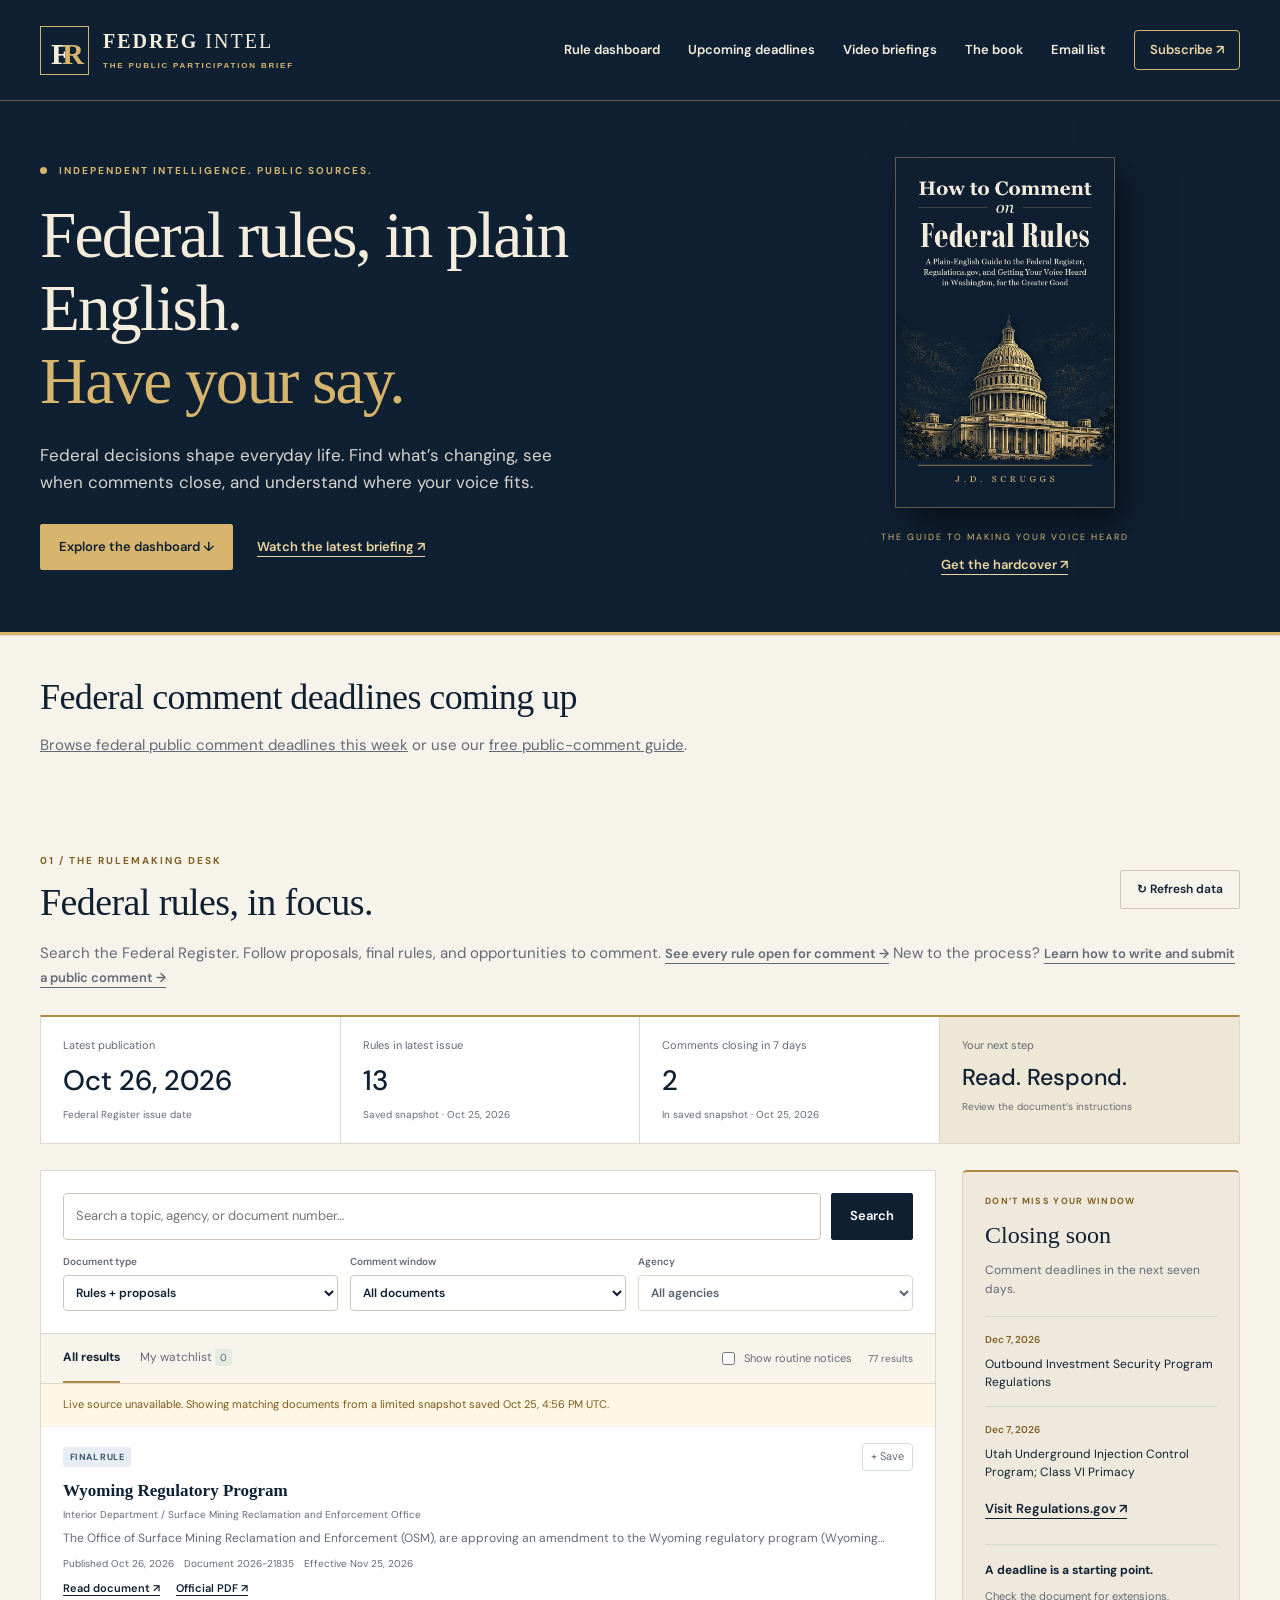
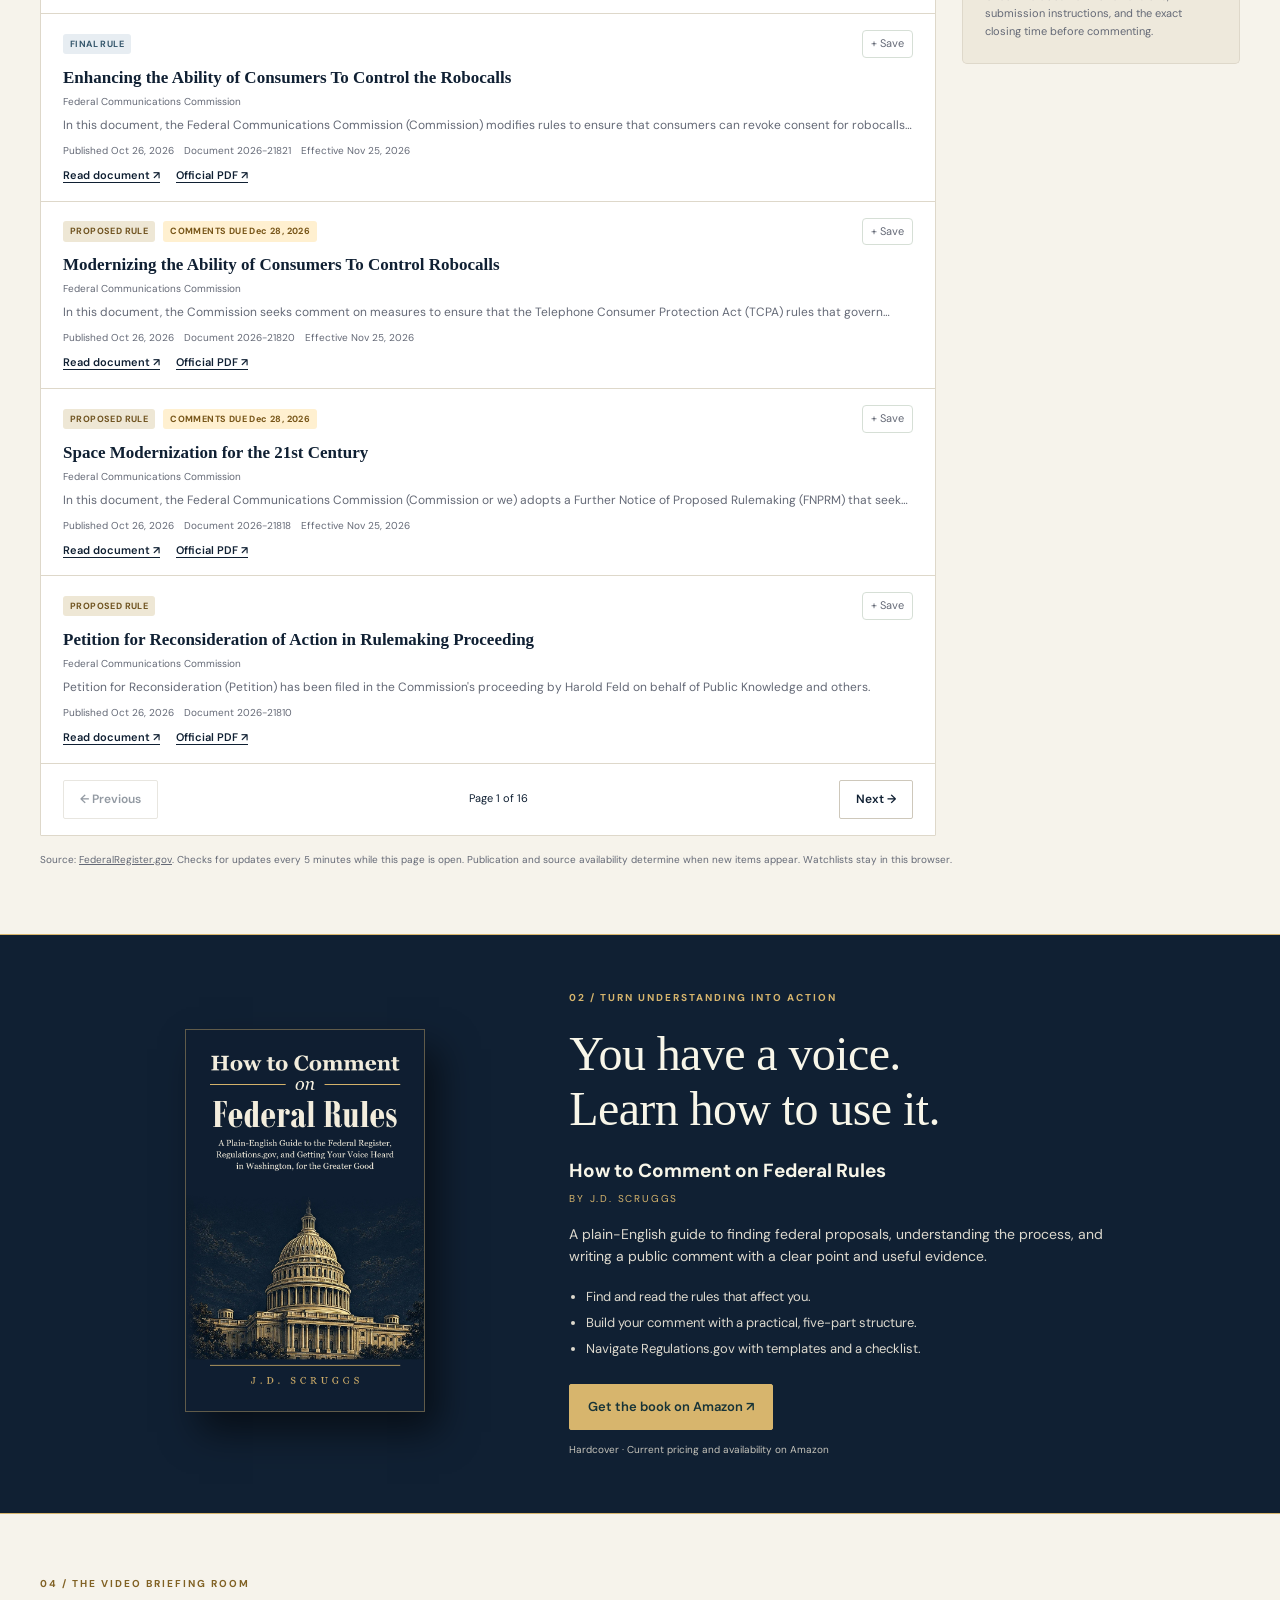
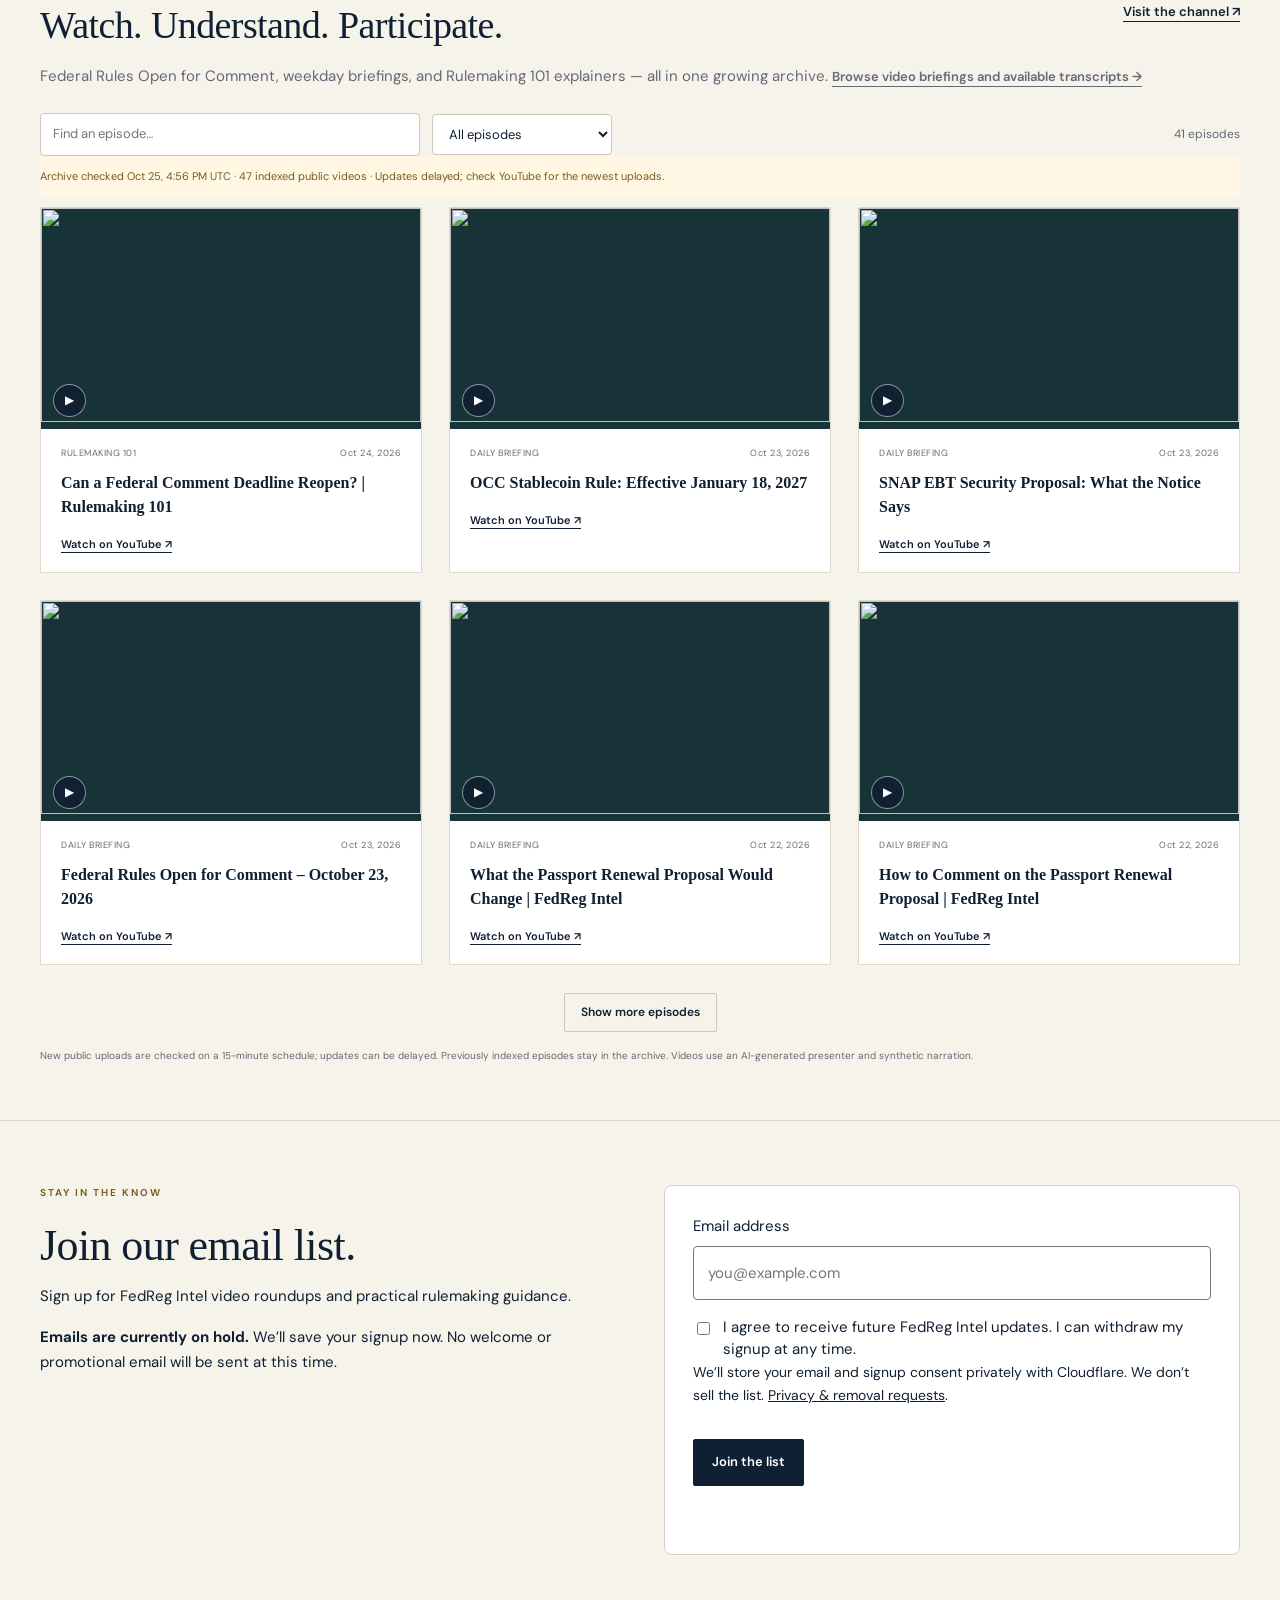
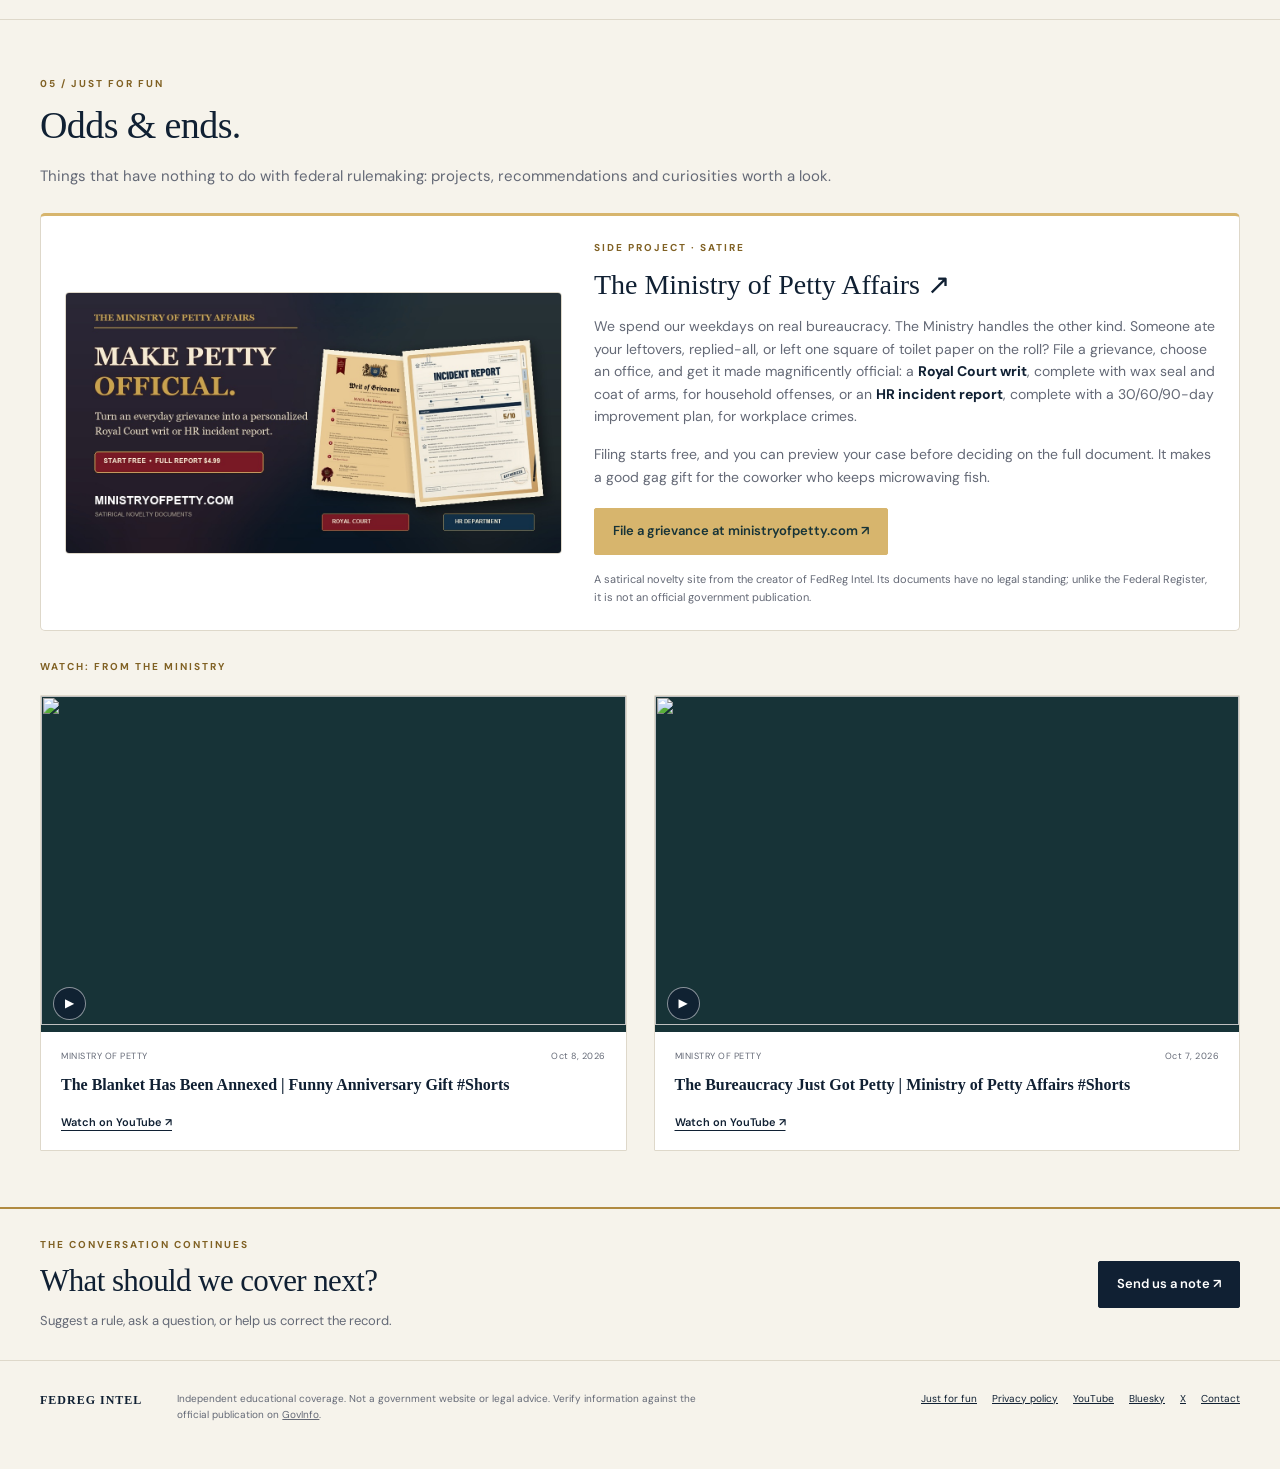
==== commit cec3d98d: "Restore book promotion with new J.D. Scruggs hardcover listing Bring back the homepage book section," ====
--- a/index.html
+++ b/index.html
@@ -1,11 +1,12 @@
 <!doctype html>
-<html lang="en"><head><meta charset="utf-8"><meta name="viewport" content="width=device-width,initial-scale=1"><title>Federal Register Rules Open for Comment | FedReg Intel</title><meta name="description" content="Track Federal Register rules open for public comment, upcoming deadlines, plain-English briefings, and practical guidance for submitting useful comments."><meta name="theme-color" content="#102f35"><link rel="stylesheet" href="assets/site.css?v=course-20261009"><script src="assets/app.js?v=desk-20261009b" defer></script><script src="assets/signup.js" defer></script><script src="https://challenges.cloudflare.com/turnstile/v0/api.js" async defer></script><link rel="canonical" href="https://fedregintel.com/"><meta name="robots" content="index,follow,max-image-preview:large"><meta property="og:type" content="website"><meta property="og:site_name" content="FedReg Intel"><meta property="og:url" content="https://fedregintel.com/"><meta property="og:title" content="Federal Register Rules Open for Comment | FedReg Intel"><meta property="og:description" content="Track Federal Register rules open for public comment, upcoming deadlines, plain-English briefings, and practical guidance for submitting useful comments."><meta property="og:image" content="https://fedregintel.com/assets/fedreg-intel-mark.svg"><meta property="og:image:alt" content="FedReg Intel mark"><meta name="twitter:card" content="summary_large_image"><meta name="twitter:title" content="Federal Register Rules Open for Comment | FedReg Intel"><meta name="twitter:description" content="Track Federal Register rules open for public comment, upcoming deadlines, plain-English briefings, and practical guidance for submitting useful comments."><meta name="twitter:image" content="https://fedregintel.com/assets/fedreg-intel-mark.svg"><script type="application/ld+json">{"@context":"https://schema.org","@graph":[{"@type":"WebSite","@id":"https://fedregintel.com/#website","url":"https://fedregintel.com/","name":"FedReg Intel","alternateName":"The Public Participation Brief","description":"Independent, plain-English coverage of federal rules open for public comment.","inLanguage":"en-US","publisher":{"@id":"https://fedregintel.com/#org"}},{"@type":"Organization","@id":"https://fedregintel.com/#org","name":"FedReg Intel","url":"https://fedregintel.com/","logo":{"@type":"ImageObject","url":"https://fedregintel.com/assets/fedreg-intel-mark.svg","width":512,"height":512},"email":"hello@fedregintel.com","sameAs":["https://www.youtube.com/@FedRegIntel","https://bsky.app/profile/fedregintel.com","https://x.com/FedRegIntel"]},{"@type":"WebPage","@id":"https://fedregintel.com/#webpage","url":"https://fedregintel.com/","name":"FedReg Intel — Follow the rules. Have your say.","isPartOf":{"@id":"https://fedregintel.com/#website"},"about":{"@id":"https://fedregintel.com/#org"},"description":"Track federal rules and public comment deadlines, watch FedReg Intel briefings, and learn how to write a useful public comment."}]}</script></head>
-<body><a class="skip" href="#rules">Skip to dashboard</a><header><div class="shell nav"><a class="brand" href="#"><span class="brand-mark" aria-hidden="true">F<span>R</span></span><span>FEDREG <b>INTEL</b><small>THE PUBLIC PARTICIPATION BRIEF</small></span></a><nav aria-label="Main navigation"><a href="#rules">Rule dashboard</a><a href="/federal-comment-deadlines/">Upcoming deadlines</a><a href="#videos">Video briefings</a><a href="#newsletter">Email list</a><a class="nav-cta" href="https://www.youtube.com/@FedRegIntel?sub_confirmation=1" target="_blank" rel="noopener">Subscribe ↗</a></nav></div></header>
-<main><section class="hero shell"><div><p class="eyebrow"><span class="dot"></span> INDEPENDENT INTELLIGENCE. PUBLIC SOURCES.</p><h1>Federal rules, in plain English.<br><em>Have your say.</em></h1><p class="hero-copy">Federal decisions shape everyday life. Find what’s changing, see when comments close, and understand where your voice fits.</p><div class="hero-actions"><a class="button" href="#rules">Explore the dashboard ↓</a><a class="text-link" href="#videos">Watch the latest briefing ↗</a></div></div></section>
+<html lang="en"><head><meta charset="utf-8"><meta name="viewport" content="width=device-width,initial-scale=1"><title>Federal Register Rules Open for Comment | FedReg Intel</title><meta name="description" content="Track Federal Register rules open for public comment, upcoming deadlines, plain-English briefings, and practical guidance for submitting useful comments."><meta name="theme-color" content="#102f35"><link rel="stylesheet" href="assets/site.css?v=book-20261026"><script src="assets/app.js?v=desk-20261009b" defer></script><script src="assets/signup.js" defer></script><script src="https://challenges.cloudflare.com/turnstile/v0/api.js" async defer></script><link rel="canonical" href="https://fedregintel.com/"><meta name="robots" content="index,follow,max-image-preview:large"><meta property="og:type" content="website"><meta property="og:site_name" content="FedReg Intel"><meta property="og:url" content="https://fedregintel.com/"><meta property="og:title" content="Federal Register Rules Open for Comment | FedReg Intel"><meta property="og:description" content="Track Federal Register rules open for public comment, upcoming deadlines, plain-English briefings, and practical guidance for submitting useful comments."><meta property="og:image" content="https://fedregintel.com/assets/book-cover.jpg"><meta property="og:image:alt" content="How to Comment on Federal Rules by J.D. Scruggs"><meta name="twitter:card" content="summary_large_image"><meta name="twitter:title" content="Federal Register Rules Open for Comment | FedReg Intel"><meta name="twitter:description" content="Track Federal Register rules open for public comment, upcoming deadlines, plain-English briefings, and practical guidance for submitting useful comments."><meta name="twitter:image" content="https://fedregintel.com/assets/book-cover.jpg"><script type="application/ld+json">{"@context":"https://schema.org","@graph":[{"@type":"WebSite","@id":"https://fedregintel.com/#website","url":"https://fedregintel.com/","name":"FedReg Intel","alternateName":"The Public Participation Brief","description":"Independent, plain-English coverage of federal rules open for public comment.","inLanguage":"en-US","publisher":{"@id":"https://fedregintel.com/#org"}},{"@type":"Organization","@id":"https://fedregintel.com/#org","name":"FedReg Intel","url":"https://fedregintel.com/","logo":{"@type":"ImageObject","url":"https://fedregintel.com/assets/fedreg-intel-mark.svg","width":512,"height":512},"email":"hello@fedregintel.com","sameAs":["https://www.youtube.com/@FedRegIntel","https://bsky.app/profile/fedregintel.com","https://x.com/FedRegIntel"]},{"@type":"WebPage","@id":"https://fedregintel.com/#webpage","url":"https://fedregintel.com/","name":"FedReg Intel — Follow the rules. Have your say.","isPartOf":{"@id":"https://fedregintel.com/#website"},"about":{"@id":"https://fedregintel.com/#org"},"description":"Track federal rules and public comment deadlines, watch FedReg Intel briefings, and learn how to write a useful public comment."},{"@type":"Book","@id":"https://fedregintel.com/#book","name":"How to Comment on Federal Rules","author":{"@type":"Person","name":"J.D. Scruggs"},"bookFormat":"https://schema.org/Hardcover","inLanguage":"en","image":"https://fedregintel.com/assets/book-cover.jpg","url":"https://www.amazon.com/dp/B0HP8V1ZFG","description":"A plain-English guide to finding federal proposals, understanding the rulemaking process, and writing a public comment with a clear point and useful evidence."}]}</script></head>
+<body><a class="skip" href="#rules">Skip to dashboard</a><header><div class="shell nav"><a class="brand" href="#"><span class="brand-mark" aria-hidden="true">F<span>R</span></span><span>FEDREG <b>INTEL</b><small>THE PUBLIC PARTICIPATION BRIEF</small></span></a><nav aria-label="Main navigation"><a href="#rules">Rule dashboard</a><a href="/federal-comment-deadlines/">Upcoming deadlines</a><a href="#videos">Video briefings</a><a href="#book">The book</a><a href="#newsletter">Email list</a><a class="nav-cta" href="https://www.youtube.com/@FedRegIntel?sub_confirmation=1" target="_blank" rel="noopener">Subscribe ↗</a></nav></div></header>
+<main><section class="hero shell"><div><p class="eyebrow"><span class="dot"></span> INDEPENDENT INTELLIGENCE. PUBLIC SOURCES.</p><h1>Federal rules, in plain English.<br><em>Have your say.</em></h1><p class="hero-copy">Federal decisions shape everyday life. Find what’s changing, see when comments close, and understand where your voice fits.</p><div class="hero-actions"><a class="button" href="#rules">Explore the dashboard ↓</a><a class="text-link" href="#videos">Watch the latest briefing ↗</a></div></div><aside class="hero-book"><a href="#book"><img src="assets/book-cover.jpg" alt="How to Comment on Federal Rules by J.D. Scruggs" width="300" height="480"></a><p>THE GUIDE TO MAKING YOUR VOICE HEARD</p><a class="text-link" href="https://www.amazon.com/dp/B0HP8V1ZFG" target="_blank" rel="noopener">Get the hardcover ↗</a></aside></section>
 <!-- deadline-preview:start --><section class="shell deadline-preview"><h2>Federal comment deadlines coming up</h2><p><a href="/federal-comment-deadlines/">Browse federal public comment deadlines this week</a> or use our <a href="/how-to-comment-on-federal-rules/">free public-comment guide</a>.</p></section><!-- deadline-preview:end -->
 <section id="rules" class="dashboard shell" aria-labelledby="rules-title"><div class="section-head"><div><p class="eyebrow">01 / THE RULEMAKING DESK</p><h2 id="rules-title">Federal rules, in focus.</h2></div><button class="secondary" id="refresh">↻ Refresh data</button></div><p class="section-intro">Search the Federal Register. Follow proposals, final rules, and opportunities to comment. <a class="text-link" href="rules/">See every rule open for comment →</a> New to the process? <a class="text-link" href="/how-to-comment-on-federal-rules/">Learn how to write and submit a public comment →</a></p><div class="metrics"><div><span>Latest publication</span><strong id="metric-date">—</strong><small>Federal Register issue date</small></div><div><span>Rules in latest issue</span><strong id="metric-rules">—</strong><small>Final rules + proposed rules</small></div><div><span>Comments closing in 7 days</span><strong id="metric-closing">—</strong><small>Rules + proposed rules, routine notices excluded</small></div><div class="metric-accent"><span>Your next step</span><strong>Read. Respond.</strong><small>Review the document’s instructions</small></div></div>
 <div class="workspace"><div class="rule-panel"><form id="search-form" class="search-row"><label class="sr-only" for="query">Search federal rules</label><input id="query" type="search" placeholder="Search a topic, agency, or document number…"><button class="button" type="submit">Search</button></form><div class="filters"><label>Document type<select id="type"><option value="">Rules + proposals</option><option value="PRORULE">Proposed rules</option><option value="RULE">Final rules</option><option value="NOTICE">Notices</option><option value="PRESDOCU">Presidential documents</option></select></label><label>Comment window<select id="window"><option value="">All documents</option><option value="open">Deadline today or later</option><option value="soon">Closing in 7 days</option></select></label><label>Agency<select id="agency"><option value="">All agencies</option></select></label></div><div class="list-toolbar"><div class="tabs" aria-label="Rule list"><button class="tab active" id="all-tab" type="button" aria-pressed="true">All results</button><button class="tab" id="saved-tab" type="button" aria-pressed="false">My watchlist <span id="saved-count">0</span></button></div><span class="toolbar-right"><label class="routine-toggle"><input type="checkbox" id="routine"> Show routine notices</label><span id="result-count"></span></span></div><p id="rule-status" class="status" role="status">Loading Federal Register data…</p><div id="rule-list" aria-busy="true"><div class="loading">Opening the rulemaking desk…</div></div><div class="pagination"><button id="previous" class="secondary" disabled>← Previous</button><span id="page-label">Page 1</span><button id="next" class="secondary" disabled>Next →</button></div></div><aside class="desk-aside"><p class="eyebrow">DON’T MISS YOUR WINDOW</p><h3>Closing soon</h3><p class="muted">Comment deadlines in the next seven days.</p><div id="closing-list"><p>Loading deadlines…</p></div><a href="https://www.regulations.gov/" target="_blank" rel="noopener" class="text-link">Visit Regulations.gov ↗</a><div class="aside-note"><h4>A deadline is a starting point.</h4><p>Check the document for extensions, submission instructions, and the exact closing time before commenting.</p></div></aside></div><p class="source-note">Source: <a href="https://www.federalregister.gov/" target="_blank" rel="noopener">FederalRegister.gov</a>. Checks for updates every 5 minutes while this page is open. Publication and source availability determine when new items appear. Watchlists stay in this browser.</p></section>
 
+<section id="book" class="book-section"><div class="shell book-layout"><div class="book-art"><img src="assets/book-cover.jpg" alt="How to Comment on Federal Rules by J.D. Scruggs book cover" loading="lazy" width="400" height="640"></div><div class="book-copy"><p class="eyebrow">02 / TURN UNDERSTANDING INTO ACTION</p><h2>You have a voice.<br>Learn how to use it.</h2><h3>How to Comment on Federal Rules</h3><p class="byline">BY J.D. SCRUGGS</p><p>A plain-English guide to finding federal proposals, understanding the process, and writing a public comment with a clear point and useful evidence.</p><ul><li>Find and read the rules that affect you.</li><li>Build your comment with a practical, five-part structure.</li><li>Navigate Regulations.gov with templates and a checklist.</li></ul><a class="button gold" href="https://www.amazon.com/dp/B0HP8V1ZFG" target="_blank" rel="noopener">Get the book on Amazon ↗</a><small>Hardcover · Current pricing and availability on Amazon</small></div></div></section>
 <section id="videos" class="shell videos-section"><div class="section-head"><div><p class="eyebrow">04 / THE VIDEO BRIEFING ROOM</p><h2>Watch. Understand. Participate.</h2></div><a class="text-link" href="https://www.youtube.com/@FedRegIntel/videos" target="_blank" rel="noopener">Visit the channel ↗</a></div><p class="section-intro">Federal Rules Open for Comment, weekday briefings, and Rulemaking 101 explainers — all in one growing archive. <a class="text-link" href="videos/">Browse video briefings and available transcripts →</a></p><div class="video-controls"><label class="sr-only" for="video-search">Search videos</label><input id="video-search" type="search" placeholder="Find an episode…"><label class="sr-only" for="video-series">Video series</label><select id="video-series"><option value="">All episodes</option><option value="daily">Daily briefings</option><option value="explainer">Rulemaking 101</option></select><span id="video-count"></span></div><p id="video-status" class="status" role="status">Loading the episode archive…</p><div id="video-grid" class="video-grid"></div><button id="more-videos" class="secondary" hidden>Show more episodes</button><p class="source-note">New public uploads are checked on a 15-minute schedule; updates can be delayed. Previously indexed episodes stay in the archive. Videos use an AI-generated presenter and synthetic narration.</p></section>
 <section id="newsletter" class="shell signup-section" aria-labelledby="newsletter-title">
   <div><p class="eyebrow">STAY IN THE KNOW</p><h2 id="newsletter-title">Join our email list.</h2>
--- a/assets/site.css
+++ b/assets/site.css
@@ -1,12 +1,12 @@
 @import url('https://fonts.googleapis.com/css2?family=DM+Sans:wght@400;500;600;700&family=Libre+Caslon+Display&display=swap');
-:root{--ink:#102033;--muted:#646976;--paper:#f6f3eb;--line:#ded8ca;--gold:#d7b56d;--green:#806124}*{box-sizing:border-box}html{scroll-behavior:smooth;scroll-padding-top:30px}body{margin:0;background:var(--paper);color:var(--ink);font:15px/1.6 'DM Sans',system-ui,sans-serif}a{color:inherit}button,input,select{font:inherit}button,a,input,select{outline-offset:4px}button{cursor:pointer}button:disabled{cursor:default;opacity:.45}:focus-visible{outline:3px solid #b08326}.shell{max-width:1280px;margin:auto;padding-left:40px;padding-right:40px}header{background:white;border-bottom:1px solid var(--line)}.nav{min-height:100px;display:flex;align-items:center;justify-content:space-between;gap:30px}.brand{display:flex;align-items:center;gap:14px;text-decoration:none;font-size:20px;letter-spacing:2px;font-weight:700;line-height:1.25}.brand b{font-weight:400}.brand small{display:block;font-size:8px;letter-spacing:1.8px;margin-top:7px}.brand-mark{background:var(--ink);color:white;padding:8px 10px;font-family:Georgia;font-size:30px;letter-spacing:-7px;width:49px;height:49px}.brand-mark span{color:var(--gold)}nav{display:flex;align-items:center;gap:28px;font-size:13px;font-weight:600}nav a{text-decoration:none}nav a:hover{text-decoration:underline}.nav-cta{border:1px solid var(--ink);padding:9px 15px;border-radius:4px}.hero{display:grid;grid-template-columns:1fr;gap:0;padding-top:66px;padding-bottom:68px}.eyebrow{font-size:10px;letter-spacing:2px;font-weight:700;margin:0 0 20px}.dot{display:inline-block;background:#d7b56d;width:7px;height:7px;border-radius:50%;margin-right:8px}h1,h2{font-family:'Libre Caslon Display',Georgia,serif;font-weight:400;line-height:1.06;margin:0}h1{font-size:clamp(48px,5.7vw,76px);letter-spacing:-2px}h1 em{font-style:normal;color:#d7b56d}h2{font-size:43px;letter-spacing:-.6px}h3{line-height:1.35}p{margin:0 0 16px}.hero-copy{max-width:520px;font-size:17px;color:var(--muted);margin:24px 0 27px}.hero-actions{display:flex;align-items:center;gap:24px}.button{border:1px solid var(--ink);background:var(--ink);color:white;border-radius:4px;display:inline-flex;align-items:center;justify-content:center;gap:20px;padding:12px 18px;font-weight:600;font-size:13px;text-decoration:none}.button:hover{background:#26394f}.text-link{font-size:13px;font-weight:600;text-underline-offset:5px}.brief-card{background:#edf0e7;border:1px solid #dce2d4;padding:30px 32px;align-self:center;border-top:3px solid var(--ink)}.brief-line{display:flex;gap:20px;padding:13px 0;border-bottom:1px solid #d7ddd1}.brief-line>span{font-family:Georgia;color:#8a9c8b;font-size:23px}.brief-line h3{font-size:15px;margin:0 0 4px}.brief-line p{font-size:12px;color:var(--muted);margin:0}.brief-foot{font-size:10px;color:#5e746a;margin:18px 0 0}.section-head{display:flex;justify-content:space-between;align-items:center;gap:20px}.section-head .eyebrow{margin-bottom:12px}.section-intro{color:var(--muted);margin:16px 0 25px}.dashboard{border-top:1px solid var(--line);padding-top:38px;padding-bottom:50px}.secondary{border:1px solid #cec8bb;background:transparent;color:var(--ink);padding:9px 16px;border-radius:4px;font-size:12px;font-weight:600}.secondary:hover:not(:disabled){background:#eee7d5}.metrics{display:grid;grid-template-columns:repeat(4,1fr);border:1px solid var(--line);background:white;margin:26px 0;border-radius:5px;overflow:hidden}.metrics>div{padding:20px 22px;border-right:1px solid var(--line)}.metrics>div:last-child{border:0}.metrics span,.metrics small{display:block;font-size:11px;color:var(--muted)}.metrics strong{display:block;font-size:28px;font-weight:500;margin:4px 0}.metrics small{font-size:10px}.metrics .metric-accent{background:#eee7d5}.metric-accent strong{font-size:23px}.workspace{display:grid;grid-template-columns:minmax(0,1fr) 278px;gap:26px}.rule-panel{background:#fff;border:1px solid var(--line);border-radius:5px;overflow:hidden}.search-row{padding:22px 22px 14px;display:flex;gap:10px}input,select{min-width:0;border:1px solid #cec8bb;color:var(--ink);background:white;border-radius:4px;padding:10px 12px;font-size:13px}input[type=search]{flex:1}.filters{display:grid;grid-template-columns:1fr 1fr 1fr;gap:12px;padding:0 22px 22px}.filters label{display:flex;flex-direction:column;gap:5px;font-size:10px;color:var(--muted);font-weight:600}.filters select{width:100%;font-size:12px;padding:8px}.list-toolbar{background:#f7f4ec;border-block:1px solid var(--line);display:flex;align-items:center;justify-content:space-between;padding:0 22px;gap:10px}.tabs{display:flex;gap:20px}.tab{border:0;background:transparent;padding:14px 0;color:var(--muted);font-size:12px;border-bottom:2px solid transparent}.tab.active{border-color:var(--green);color:var(--ink);font-weight:700}.tab span{padding:2px 5px;background:#e4ece2;border-radius:3px;font-size:10px}#result-count{font-size:10px;color:var(--muted)}.status{font-size:11px;color:var(--muted);padding:12px 22px;margin:0;border-bottom:1px solid #eef1ec}.status.warning{background:#fff7e4;color:#795b1a}.rule{padding:20px 22px;border-bottom:1px solid var(--line)}.rule-top{display:flex;justify-content:space-between;align-items:center;gap:15px}.badges{display:flex;flex-wrap:wrap;gap:8px;align-items:center;font-size:9px;font-weight:700;letter-spacing:.4px}.badge{border-radius:3px;padding:3px 7px;background:#eee7d5;color:#705421}.badge.final{background:#e7edf2;color:#37586d}.badge.deadline{background:#fff0d0;color:#775518}.agency-name{font-size:10px;color:var(--muted)}.save{font-size:11px;border:1px solid #d6dfd6;background:white;border-radius:4px;padding:4px 8px;color:var(--muted);white-space:nowrap}.save[aria-pressed=true]{background:#e6eee5;color:var(--green)}.rule h3{font-size:17px;margin:12px 0 8px;font-weight:600}.rule h3 a{text-decoration:none}.rule h3 a:hover{text-decoration:underline}.abstract{font-size:12px;color:var(--muted);margin-bottom:12px;display:-webkit-box;-webkit-line-clamp:2;-webkit-box-orient:vertical;overflow:hidden}.rule-meta{display:flex;flex-wrap:wrap;gap:10px;font-size:10px;color:var(--muted)}.rule-links{display:flex;gap:16px;flex-wrap:wrap;font-size:11px;font-weight:600;margin-top:12px;text-underline-offset:3px}.pagination{display:flex;justify-content:space-between;align-items:center;padding:16px 22px;font-size:11px}.desk-aside{padding:22px;background:#eee9dc;border:1px solid var(--line);border-radius:5px;align-self:start}.desk-aside .eyebrow{font-size:9px;letter-spacing:1.3px;margin-bottom:10px}.desk-aside h3{font-family:Georgia;font-size:24px;margin:0 0 10px;font-weight:400}.muted{color:var(--muted);font-size:12px}.closing-item{border-top:1px solid #d2ddcf;padding:15px 0}.closing-item small{display:block;color:#806023;font-size:10px;font-weight:600;margin-bottom:7px}.closing-item a{font-size:12px;line-height:1.5;display:block;text-decoration:none}.closing-item a:hover{text-decoration:underline}.aside-note{border-top:1px solid #d2ddcf;margin-top:24px;padding-top:16px}.aside-note h4{font-size:12px;margin:0 0 8px}.aside-note p{font-size:11px;color:var(--muted);margin:0}.source-note{font-size:10px;color:var(--muted);margin:16px 0 0}.book-section{background:#102033;color:#f8f6e9;margin:16px 0 0;padding:55px 0}.book-layout{display:grid;grid-template-columns:1fr 1.6fr;gap:80px;align-items:center;max-width:1120px}.book-art{text-align:center}.book-art img{width:240px;height:auto;max-width:100%;box-shadow:14px 20px 35px #0008;transform:rotate(-5deg);border:1px solid #ffffff30}.book-copy .eyebrow{color:var(--gold)}.book-copy h2{font-size:48px;margin-bottom:22px}.book-copy h3{font-size:19px;margin:0 0 7px}.byline{font-size:10px;letter-spacing:1.8px;color:#c7d8d4}.book-copy>p:not(.eyebrow):not(.byline){font-size:14px;color:#bfceca;max-width:540px}.book-copy ul{padding-left:17px;font-size:13px;color:#d7dfd9;line-height:2}.button.gold{background:var(--gold);color:#173337;border-color:var(--gold);margin-top:9px}.button.gold:hover{background:#f4d48e}.book-copy>small{display:block;margin-top:12px;color:#a9bfb8;font-size:10px}.videos-section{padding-top:62px;padding-bottom:56px}.video-controls{display:flex;gap:12px;align-items:center}.video-controls input{max-width:380px}.video-controls select{width:180px}#video-count{margin-left:auto;font-size:12px;color:var(--muted)}#video-status{padding-left:0;border:0}.video-grid{display:grid;grid-template-columns:repeat(3,1fr);gap:27px;margin-top:10px}.video-card{background:white;border:1px solid var(--line);border-radius:5px;overflow:hidden}.video-image{display:block;position:relative;aspect-ratio:16/9;background:#173337}.video-image img{width:100%;height:100%;object-fit:cover}.play-icon{position:absolute;bottom:12px;left:12px;background:#102033e0;color:white;border:1px solid #ffffff80;border-radius:50%;width:33px;height:33px;display:grid;place-items:center;font-size:12px}.video-body{padding:17px 20px}.video-body p{display:flex;justify-content:space-between;font-size:9px;letter-spacing:.5px;color:var(--muted);margin-bottom:10px}.video-body h3{font-size:16px;line-height:1.5;margin:0 0 12px}.video-body h3 a{text-decoration:none}.video-body h3 a:hover{text-decoration:underline}.video-body>a{font-size:11px;font-weight:600;text-underline-offset:4px}#more-videos{display:block;margin:28px auto 0}.contact-band{padding-top:28px;padding-bottom:28px;border-block:1px solid var(--line);display:flex;align-items:center;justify-content:space-between;gap:30px}.contact-band .eyebrow{margin-bottom:10px}.contact-band h2{font-size:31px}.contact-band p:last-child{font-size:13px;color:var(--muted);margin:12px 0 0}footer{padding-top:30px;padding-bottom:30px;display:flex;align-items:start;gap:35px}footer p{max-width:550px;font-size:10px;color:var(--muted)}footer>div{margin-left:auto;display:flex;gap:15px;white-space:nowrap;font-size:10px}.footer-brand{text-decoration:none;white-space:nowrap;font-size:12px;font-weight:700;letter-spacing:1px}.loading,.empty{padding:36px 22px;color:var(--muted);font-size:13px}.sr-only,.skip{position:absolute;width:1px;height:1px;overflow:hidden;clip:rect(0,0,0,0)}.skip:focus{width:auto;height:auto;clip:auto;top:5px;left:5px;background:white;padding:10px;z-index:9}[hidden]{display:none!important}
+:root{--ink:#102033;--muted:#646976;--paper:#f6f3eb;--line:#ded8ca;--gold:#d7b56d;--green:#806124}*{box-sizing:border-box}html{scroll-behavior:smooth;scroll-padding-top:30px}body{margin:0;background:var(--paper);color:var(--ink);font:15px/1.6 'DM Sans',system-ui,sans-serif}a{color:inherit}button,input,select{font:inherit}button,a,input,select{outline-offset:4px}button{cursor:pointer}button:disabled{cursor:default;opacity:.45}:focus-visible{outline:3px solid #b08326}.shell{max-width:1280px;margin:auto;padding-left:40px;padding-right:40px}header{background:white;border-bottom:1px solid var(--line)}.nav{min-height:100px;display:flex;align-items:center;justify-content:space-between;gap:30px}.brand{display:flex;align-items:center;gap:14px;text-decoration:none;font-size:20px;letter-spacing:2px;font-weight:700;line-height:1.25}.brand b{font-weight:400}.brand small{display:block;font-size:8px;letter-spacing:1.8px;margin-top:7px}.brand-mark{background:var(--ink);color:white;padding:8px 10px;font-family:Georgia;font-size:30px;letter-spacing:-7px;width:49px;height:49px}.brand-mark span{color:var(--gold)}nav{display:flex;align-items:center;gap:28px;font-size:13px;font-weight:600}nav a{text-decoration:none}nav a:hover{text-decoration:underline}.nav-cta{border:1px solid var(--ink);padding:9px 15px;border-radius:4px}.hero{display:grid;grid-template-columns:1.5fr 1fr;gap:90px;padding-top:66px;padding-bottom:68px}.eyebrow{font-size:10px;letter-spacing:2px;font-weight:700;margin:0 0 20px}.dot{display:inline-block;background:#d7b56d;width:7px;height:7px;border-radius:50%;margin-right:8px}h1,h2{font-family:'Libre Caslon Display',Georgia,serif;font-weight:400;line-height:1.06;margin:0}h1{font-size:clamp(48px,5.7vw,76px);letter-spacing:-2px}h1 em{font-style:normal;color:#d7b56d}h2{font-size:43px;letter-spacing:-.6px}h3{line-height:1.35}p{margin:0 0 16px}.hero-copy{max-width:520px;font-size:17px;color:var(--muted);margin:24px 0 27px}.hero-actions{display:flex;align-items:center;gap:24px}.button{border:1px solid var(--ink);background:var(--ink);color:white;border-radius:4px;display:inline-flex;align-items:center;justify-content:center;gap:20px;padding:12px 18px;font-weight:600;font-size:13px;text-decoration:none}.button:hover{background:#26394f}.text-link{font-size:13px;font-weight:600;text-underline-offset:5px}.brief-card{background:#edf0e7;border:1px solid #dce2d4;padding:30px 32px;align-self:center;border-top:3px solid var(--ink)}.brief-line{display:flex;gap:20px;padding:13px 0;border-bottom:1px solid #d7ddd1}.brief-line>span{font-family:Georgia;color:#8a9c8b;font-size:23px}.brief-line h3{font-size:15px;margin:0 0 4px}.brief-line p{font-size:12px;color:var(--muted);margin:0}.brief-foot{font-size:10px;color:#5e746a;margin:18px 0 0}.section-head{display:flex;justify-content:space-between;align-items:center;gap:20px}.section-head .eyebrow{margin-bottom:12px}.section-intro{color:var(--muted);margin:16px 0 25px}.dashboard{border-top:1px solid var(--line);padding-top:38px;padding-bottom:50px}.secondary{border:1px solid #cec8bb;background:transparent;color:var(--ink);padding:9px 16px;border-radius:4px;font-size:12px;font-weight:600}.secondary:hover:not(:disabled){background:#eee7d5}.metrics{display:grid;grid-template-columns:repeat(4,1fr);border:1px solid var(--line);background:white;margin:26px 0;border-radius:5px;overflow:hidden}.metrics>div{padding:20px 22px;border-right:1px solid var(--line)}.metrics>div:last-child{border:0}.metrics span,.metrics small{display:block;font-size:11px;color:var(--muted)}.metrics strong{display:block;font-size:28px;font-weight:500;margin:4px 0}.metrics small{font-size:10px}.metrics .metric-accent{background:#eee7d5}.metric-accent strong{font-size:23px}.workspace{display:grid;grid-template-columns:minmax(0,1fr) 278px;gap:26px}.rule-panel{background:#fff;border:1px solid var(--line);border-radius:5px;overflow:hidden}.search-row{padding:22px 22px 14px;display:flex;gap:10px}input,select{min-width:0;border:1px solid #cec8bb;color:var(--ink);background:white;border-radius:4px;padding:10px 12px;font-size:13px}input[type=search]{flex:1}.filters{display:grid;grid-template-columns:1fr 1fr 1fr;gap:12px;padding:0 22px 22px}.filters label{display:flex;flex-direction:column;gap:5px;font-size:10px;color:var(--muted);font-weight:600}.filters select{width:100%;font-size:12px;padding:8px}.list-toolbar{background:#f7f4ec;border-block:1px solid var(--line);display:flex;align-items:center;justify-content:space-between;padding:0 22px;gap:10px}.tabs{display:flex;gap:20px}.tab{border:0;background:transparent;padding:14px 0;color:var(--muted);font-size:12px;border-bottom:2px solid transparent}.tab.active{border-color:var(--green);color:var(--ink);font-weight:700}.tab span{padding:2px 5px;background:#e4ece2;border-radius:3px;font-size:10px}#result-count{font-size:10px;color:var(--muted)}.status{font-size:11px;color:var(--muted);padding:12px 22px;margin:0;border-bottom:1px solid #eef1ec}.status.warning{background:#fff7e4;color:#795b1a}.rule{padding:20px 22px;border-bottom:1px solid var(--line)}.rule-top{display:flex;justify-content:space-between;align-items:center;gap:15px}.badges{display:flex;flex-wrap:wrap;gap:8px;align-items:center;font-size:9px;font-weight:700;letter-spacing:.4px}.badge{border-radius:3px;padding:3px 7px;background:#eee7d5;color:#705421}.badge.final{background:#e7edf2;color:#37586d}.badge.deadline{background:#fff0d0;color:#775518}.agency-name{font-size:10px;color:var(--muted)}.save{font-size:11px;border:1px solid #d6dfd6;background:white;border-radius:4px;padding:4px 8px;color:var(--muted);white-space:nowrap}.save[aria-pressed=true]{background:#e6eee5;color:var(--green)}.rule h3{font-size:17px;margin:12px 0 8px;font-weight:600}.rule h3 a{text-decoration:none}.rule h3 a:hover{text-decoration:underline}.abstract{font-size:12px;color:var(--muted);margin-bottom:12px;display:-webkit-box;-webkit-line-clamp:2;-webkit-box-orient:vertical;overflow:hidden}.rule-meta{display:flex;flex-wrap:wrap;gap:10px;font-size:10px;color:var(--muted)}.rule-links{display:flex;gap:16px;flex-wrap:wrap;font-size:11px;font-weight:600;margin-top:12px;text-underline-offset:3px}.pagination{display:flex;justify-content:space-between;align-items:center;padding:16px 22px;font-size:11px}.desk-aside{padding:22px;background:#eee9dc;border:1px solid var(--line);border-radius:5px;align-self:start}.desk-aside .eyebrow{font-size:9px;letter-spacing:1.3px;margin-bottom:10px}.desk-aside h3{font-family:Georgia;font-size:24px;margin:0 0 10px;font-weight:400}.muted{color:var(--muted);font-size:12px}.closing-item{border-top:1px solid #d2ddcf;padding:15px 0}.closing-item small{display:block;color:#806023;font-size:10px;font-weight:600;margin-bottom:7px}.closing-item a{font-size:12px;line-height:1.5;display:block;text-decoration:none}.closing-item a:hover{text-decoration:underline}.aside-note{border-top:1px solid #d2ddcf;margin-top:24px;padding-top:16px}.aside-note h4{font-size:12px;margin:0 0 8px}.aside-note p{font-size:11px;color:var(--muted);margin:0}.source-note{font-size:10px;color:var(--muted);margin:16px 0 0}.book-section{background:#102033;color:#f8f6e9;margin:16px 0 0;padding:55px 0}.book-layout{display:grid;grid-template-columns:1fr 1.6fr;gap:80px;align-items:center;max-width:1120px}.book-art{text-align:center}.book-art img{width:240px;height:auto;max-width:100%;box-shadow:14px 20px 35px #0008;transform:rotate(-5deg);border:1px solid #ffffff30}.book-copy .eyebrow{color:var(--gold)}.book-copy h2{font-size:48px;margin-bottom:22px}.book-copy h3{font-size:19px;margin:0 0 7px}.byline{font-size:10px;letter-spacing:1.8px;color:#c7d8d4}.book-copy>p:not(.eyebrow):not(.byline){font-size:14px;color:#bfceca;max-width:540px}.book-copy ul{padding-left:17px;font-size:13px;color:#d7dfd9;line-height:2}.button.gold{background:var(--gold);color:#173337;border-color:var(--gold);margin-top:9px}.button.gold:hover{background:#f4d48e}.book-copy>small{display:block;margin-top:12px;color:#a9bfb8;font-size:10px}.videos-section{padding-top:62px;padding-bottom:56px}.video-controls{display:flex;gap:12px;align-items:center}.video-controls input{max-width:380px}.video-controls select{width:180px}#video-count{margin-left:auto;font-size:12px;color:var(--muted)}#video-status{padding-left:0;border:0}.video-grid{display:grid;grid-template-columns:repeat(3,1fr);gap:27px;margin-top:10px}.video-card{background:white;border:1px solid var(--line);border-radius:5px;overflow:hidden}.video-image{display:block;position:relative;aspect-ratio:16/9;background:#173337}.video-image img{width:100%;height:100%;object-fit:cover}.play-icon{position:absolute;bottom:12px;left:12px;background:#102033e0;color:white;border:1px solid #ffffff80;border-radius:50%;width:33px;height:33px;display:grid;place-items:center;font-size:12px}.video-body{padding:17px 20px}.video-body p{display:flex;justify-content:space-between;font-size:9px;letter-spacing:.5px;color:var(--muted);margin-bottom:10px}.video-body h3{font-size:16px;line-height:1.5;margin:0 0 12px}.video-body h3 a{text-decoration:none}.video-body h3 a:hover{text-decoration:underline}.video-body>a{font-size:11px;font-weight:600;text-underline-offset:4px}#more-videos{display:block;margin:28px auto 0}.contact-band{padding-top:28px;padding-bottom:28px;border-block:1px solid var(--line);display:flex;align-items:center;justify-content:space-between;gap:30px}.contact-band .eyebrow{margin-bottom:10px}.contact-band h2{font-size:31px}.contact-band p:last-child{font-size:13px;color:var(--muted);margin:12px 0 0}footer{padding-top:30px;padding-bottom:30px;display:flex;align-items:start;gap:35px}footer p{max-width:550px;font-size:10px;color:var(--muted)}footer>div{margin-left:auto;display:flex;gap:15px;white-space:nowrap;font-size:10px}.footer-brand{text-decoration:none;white-space:nowrap;font-size:12px;font-weight:700;letter-spacing:1px}.loading,.empty{padding:36px 22px;color:var(--muted);font-size:13px}.sr-only,.skip{position:absolute;width:1px;height:1px;overflow:hidden;clip:rect(0,0,0,0)}.skip:focus{width:auto;height:auto;clip:auto;top:5px;left:5px;background:white;padding:10px;z-index:9}[hidden]{display:none!important}
 @media(max-width:1000px){.shell{padding-left:25px;padding-right:25px}.hero{gap:35px}.workspace{grid-template-columns:minmax(0,1fr) 240px}.metrics>div{padding:15px}.metrics strong{font-size:24px}nav{gap:16px}.book-layout{gap:45px}.video-grid{gap:18px}.hero-actions{gap:16px;flex-wrap:wrap}}
 @media(max-width:760px){.nav{padding-top:20px;padding-bottom:16px;flex-wrap:wrap;gap:18px;min-height:0}nav{width:100%;justify-content:space-between;font-size:11px;gap:8px}.nav-cta{padding:5px 8px}.hero{grid-template-columns:1fr;padding-top:38px;padding-bottom:38px;gap:28px}h1{font-size:56px}.hero-copy{font-size:15px}.brief-card{padding:22px}.brief-card .brief-line{padding:9px 0}.section-head{align-items:start}h2{font-size:33px}.section-intro{font-size:13px}.metrics{grid-template-columns:1fr 1fr}.metrics>div:nth-child(2){border-right:0}.metrics>div:nth-child(-n+2){border-bottom:1px solid var(--line)}.workspace{grid-template-columns:1fr}.desk-aside{display:none}.filters{gap:8px;padding:0 14px 17px;grid-template-columns:1fr 1fr}.filters label:last-child{grid-column:span 2}.search-row{padding:17px 14px 12px}.search-row input{width:0}.search-row .button{padding:10px}.rule{padding:17px 16px}.rule h3{font-size:16px}.list-toolbar{padding:0 16px;flex-wrap:wrap;gap:0}.status{padding:10px 16px}.book-layout{grid-template-columns:1fr;gap:36px}.book-art img{width:185px}.book-copy h2{font-size:38px}.book-section{padding:38px 0}.video-grid{grid-template-columns:1fr 1fr}.video-controls{flex-wrap:wrap}.video-controls input{flex-basis:100%;max-width:none}.video-controls select{width:160px}.video-body{padding:13px}.video-body h3{font-size:14px}.video-body p{flex-wrap:wrap;gap:4px}.contact-band{flex-direction:column;align-items:start}footer{flex-wrap:wrap;gap:15px}footer>div{margin:0}.section-head>.text-link{max-width:100px}.metrics strong{font-size:25px}}
 @media(max-width:420px){.shell{padding-left:18px;padding-right:18px}h1{font-size:48px}.video-grid{grid-template-columns:1fr}.metrics .metric-accent strong{font-size:20px}.section-head>.secondary{padding:8px;font-size:10px;white-space:nowrap}.eyebrow{letter-spacing:1.4px}}
 @media(prefers-reduced-motion:reduce){html{scroll-behavior:auto}}
 
 /* Book-cover identity: midnight navy, parchment, gold rules, classical serif. */
-header{background:#102033;color:#f4eddc;border-bottom:1px solid #d7b56d66}.brand{font-family:Georgia,serif}.brand small{font-family:Arial,sans-serif;color:#d7b56d}.brand-mark{border:1px solid #d7b56d;color:#f4eddc}.nav-cta{border-color:#d7b56d;color:#ead4a1}h1,h2{font-family:Georgia,'Times New Roman',serif}h1{font-size:clamp(44px,5.1vw,68px);letter-spacing:-1.8px;line-height:1.12}h2{font-size:38px;line-height:1.15}.hero{position:relative;background:#102033;color:#f4eddc;max-width:none;padding:56px max(40px,calc((100vw - 1200px)/2));grid-template-columns:1fr;gap:0;align-items:center;border-bottom:3px solid #d7b56d}.hero-copy{color:#d5d4ce}.hero .eyebrow{color:#d7b56d}.hero .button{background:#d7b56d;border-color:#d7b56d;color:#102033}.hero .button:hover{background:#ead4a1}.hero .text-link{color:#ead4a1}.hero-book{text-align:center}.hero-book img{width:220px;height:auto;border:1px solid #d7b56d66;box-shadow:12px 16px 35px #0008;display:block;margin:0 auto 22px}.hero-book p{font-size:9px;letter-spacing:2px;color:#d7b56d;margin-bottom:8px}.dashboard{border-top:0;padding-top:48px}.eyebrow{color:#806124}.metrics,.rule-panel,.video-card{border-radius:1px}.metrics{border-top:2px solid #b08a40}.rule h3,.video-body h3{font-family:Georgia,serif}.tab.active{border-color:#b08a40}.desk-aside{border-top:2px solid #b08a40}.book-section{background:#102033;border-block:1px solid #d7b56d}.book-art img{transform:none;border-color:#d7b56d66}.book-copy .byline{color:#d7b56d}.book-copy>p:not(.eyebrow):not(.byline),.book-copy ul{color:#ddd9ce}.book-copy>small{color:#c6c4bb}.contact-band{border-top:2px solid #b08a40}.footer-brand{font-family:Georgia,serif}.button,.secondary{border-radius:2px}
+header{background:#102033;color:#f4eddc;border-bottom:1px solid #d7b56d66}.brand{font-family:Georgia,serif}.brand small{font-family:Arial,sans-serif;color:#d7b56d}.brand-mark{border:1px solid #d7b56d;color:#f4eddc}.nav-cta{border-color:#d7b56d;color:#ead4a1}h1,h2{font-family:Georgia,'Times New Roman',serif}h1{font-size:clamp(44px,5.1vw,68px);letter-spacing:-1.8px;line-height:1.12}h2{font-size:38px;line-height:1.15}.hero{position:relative;background:#102033;color:#f4eddc;max-width:none;padding:56px max(40px,calc((100vw - 1200px)/2));grid-template-columns:1.4fr 1fr;gap:70px;align-items:center;border-bottom:3px solid #d7b56d}.hero-copy{color:#d5d4ce}.hero .eyebrow{color:#d7b56d}.hero .button{background:#d7b56d;border-color:#d7b56d;color:#102033}.hero .button:hover{background:#ead4a1}.hero .text-link{color:#ead4a1}.hero-book{text-align:center}.hero-book img{width:220px;height:auto;border:1px solid #d7b56d66;box-shadow:12px 16px 35px #0008;display:block;margin:0 auto 22px}.hero-book p{font-size:9px;letter-spacing:2px;color:#d7b56d;margin-bottom:8px}.dashboard{border-top:0;padding-top:48px}.eyebrow{color:#806124}.metrics,.rule-panel,.video-card{border-radius:1px}.metrics{border-top:2px solid #b08a40}.rule h3,.video-body h3{font-family:Georgia,serif}.tab.active{border-color:#b08a40}.desk-aside{border-top:2px solid #b08a40}.book-section{background:#102033;border-block:1px solid #d7b56d}.book-art img{transform:none;border-color:#d7b56d66}.book-copy .byline{color:#d7b56d}.book-copy>p:not(.eyebrow):not(.byline),.book-copy ul{color:#ddd9ce}.book-copy>small{color:#c6c4bb}.contact-band{border-top:2px solid #b08a40}.footer-brand{font-family:Georgia,serif}.button,.secondary{border-radius:2px}
 @media(max-width:760px){.hero{padding:38px 25px;grid-template-columns:1fr;gap:35px}.hero-book img{width:175px}.hero-book{padding-top:24px;border-top:1px solid #d7b56d55}h1{font-size:48px}h2{font-size:30px}.book-copy h2{font-size:34px}}
 @media(max-width:420px){.hero{padding-inline:18px}h1{font-size:43px}.hero-actions{gap:18px}}
 .signup-section{padding-top:64px;padding-bottom:64px;display:grid;grid-template-columns:1fr 1fr;gap:48px;border-top:1px solid var(--line,#d8d2c5)}
